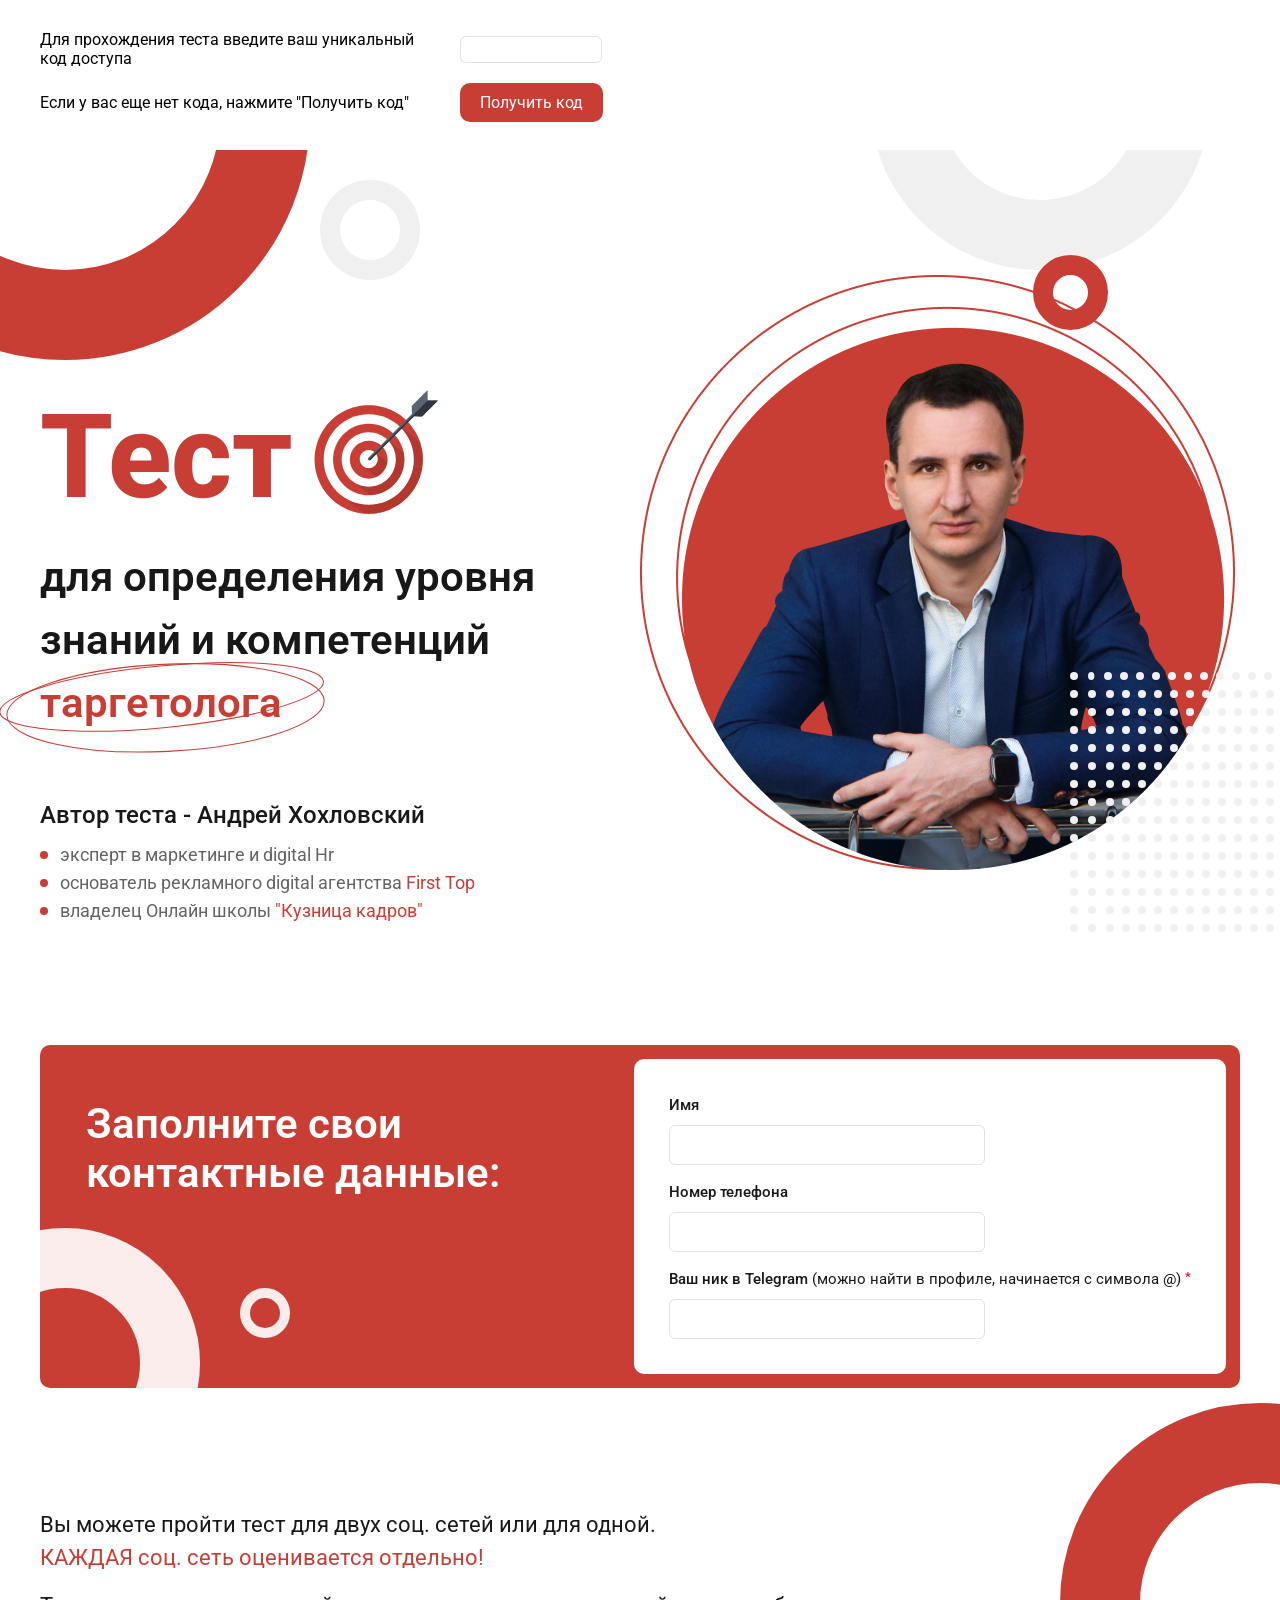
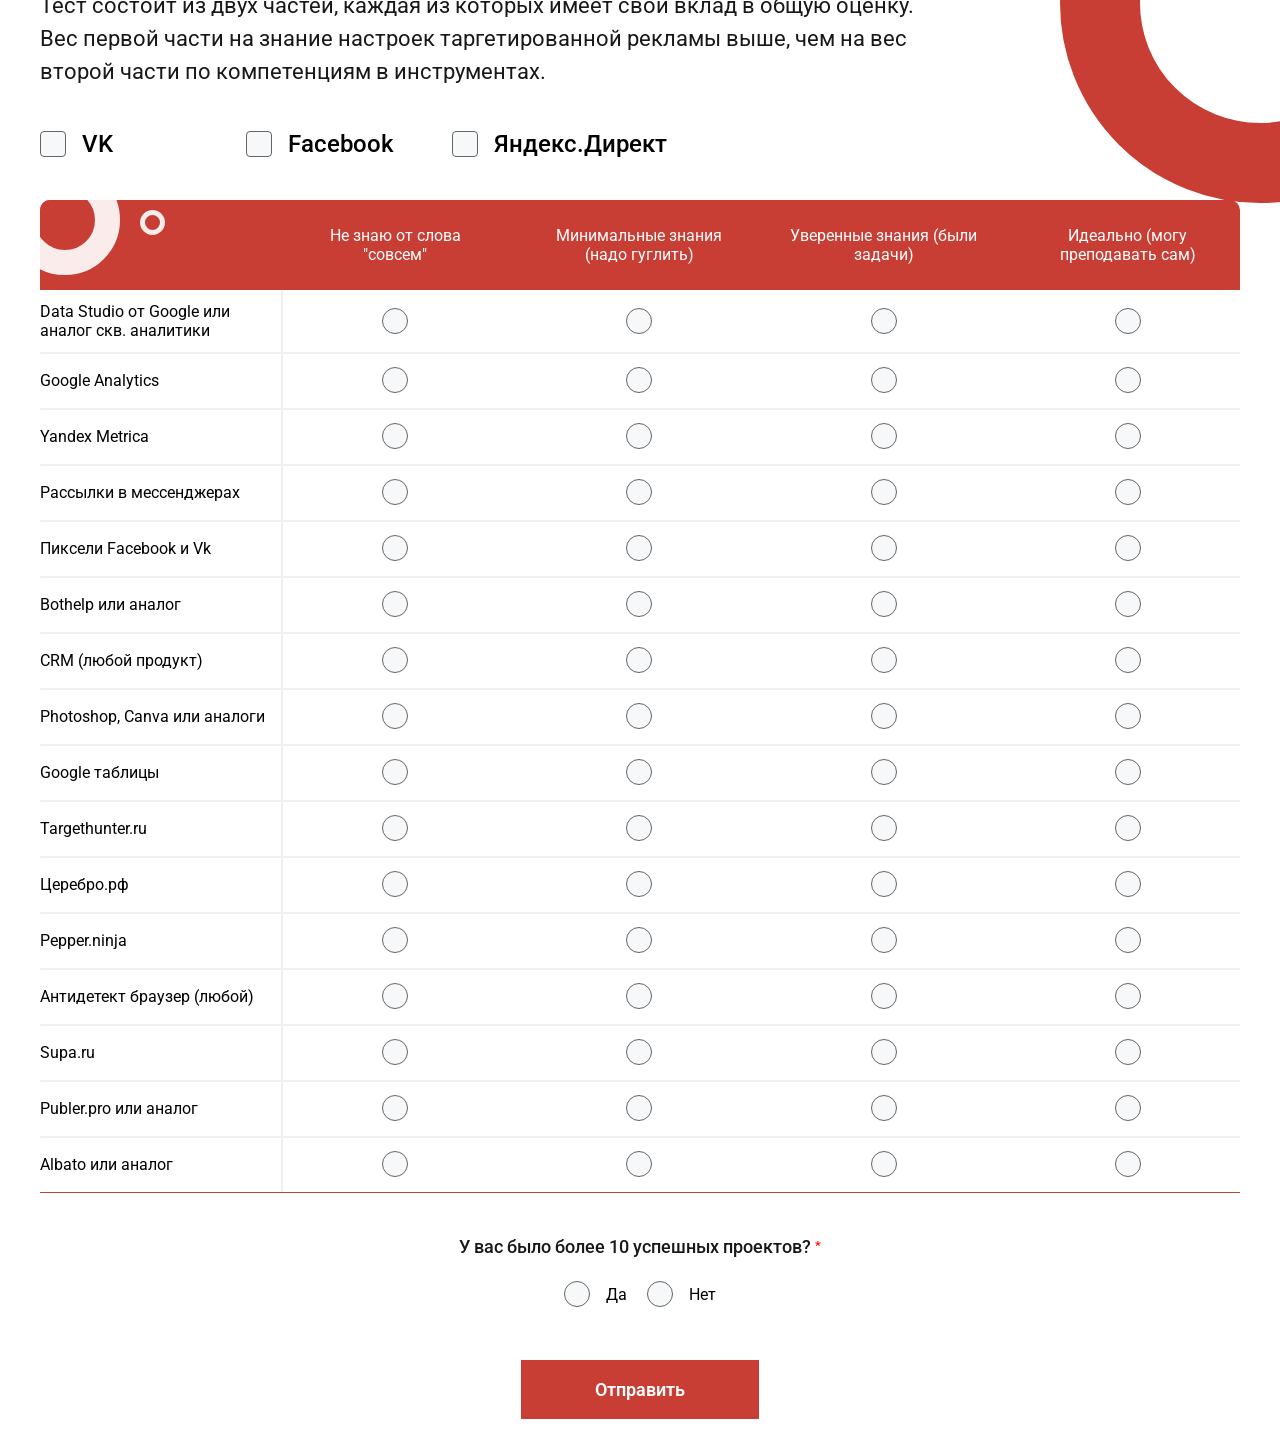
==== index.html @ 711eeef8 "fix-input-types" ====
<!doctype html>
<html lang="ru">
<head>
  <meta charset="UTF-8">
  <meta name="viewport"
        content="width=device-width, user-scalable=no, initial-scale=1.0, maximum-scale=1.0, minimum-scale=1.0">
  <meta http-equiv="X-UA-Compatible" content="ie=edge">
  <link rel="preconnect" href="https://fonts.googleapis.com">
  <link rel="preconnect" href="https://fonts.gstatic.com" crossorigin>
  <link href="https://fonts.googleapis.com/css2?family=Roboto:ital,wght@0,400;0,500;0,700;1,300;1,400&display=swap"
        rel="stylesheet">
  <link rel="stylesheet" href="styles/style.css">
  <title>Document</title>
</head>
<body>
<div class="wrapper">
  <div class="k1-content">
    <header class="header">
      <div class="container">
        <div class="header__box">
          <div class="header__row">
            <p>Для прохождения теста введите ваш уникальный код доступа</p>
            <div class="header__input-text">
              <label for="sender-id">
                <input type="text" id="sender-id" name="sender-id">
              </label>
            </div>
            
          </div>
          <div class="header__row">
            <p>Если у вас еще нет кода, нажмите <span>"Получить код"</span></p>
            <div class="header__button get-code-js">
              Получить код
            </div>
          </div>
        </div>
      </div>
    </header>
    <main class="main">
      <div class="intro">
        <div class="circles-block circles-block--left">
          <div class="circle-bigger">
          </div>
          <div class="circle-smaller">
          </div>
        </div>
        <div class="circles-block circles-block--right">
          <div class="circle-bigger">
          </div>
          <div class="circle-smaller">
          </div>
        </div>
        <div class="intro__form-get-code">
          <script id="5af4cbded83d1e9c7529e91da2bf0d9cdbe146c8"
                  src="https://kuznicakadrov.getcourse.ru/pl/lite/widget/script?id=590803">
          </script>
        </div>
        <div class="container">
          <div class="intro__box flex-body">
            <div class="intro__text">
              <h1 class="intro__title flex-body">
                <span>Тест</span>
                <img src="img/target.svg" alt="target">
              </h1>
              <p>для определения уровня знаний и компетенций</p>
              <div class="intro-bg-ellipses">таргетолога</div>
              <div class="intro__list">
                <div class="intro__author">
                  Автор теста - Андрей Хохловский
                </div>
                <ul>
                  <li>
                    эксперт в маркетинге и digital Hr
                  </li>
                  <li>
                    основатель рекламного digital агентства <a href="https://first-top.ru/" target="_black">First
                    Top</a>
                  </li>
                  <li>
                    владелец Онлайн школы <a href="https://digitalhr.kuznica-kadrov.online/" target="_black">"Кузница
                    кадров"</a>
                  </li>
                </ul>
              </div>
            </div>
            <div class="intro__picture">
              <img src="img/photo.png" alt="photo">
              <div class="intro__dots">
                <img src="img/dots.svg" alt="dots">
              </div>
            </div>
          </div>
        </div>
      </div>
      <div class="container content-code-js" id="content-anchor">
        <div class="slides k1-form-slides">
          <form action="">
            <div class="slides__item slides__item--intro slide-check ">
              <div class="contacts-block flex-body">
                <div class="contacts-block__title">
                  <h3>
                    Заполните свои контактные данные:
                  </h3>
                </div>
                <div class="contacts-block__fields">
                  <div class="slide-item__row contacts-block__field" data-type="name">
                    <div class="slide-item__title contacts-block__field-title">
                      Имя
                    </div>
                    <div class="slide-item__input-text">
                      <label for="user-name">
                        <input type="text" id="user-name" name="name">
                      </label>
                    </div>
                    <div class="slide-item__error-field">
                      Это обязательное поле.
                    </div>
                  </div>
                  <div class="slide-item__row contacts-block__field" data-type="phone">
                    <div class="slide-item__title contacts-block__field-title">
                      Номер телефона
                    </div>
                    <div class="slide-item__input-text">
                      <label for="user-phone">
                        <input type="text" id="user-phone" name="phone">
                      </label>
                    </div>
                  </div>
                  
                  <div class="slide-item__row contacts-block__field" data-type="telegram-nickname">
                    <div class="slide-item__title k1-required contacts-block__field-title">
                      Ваш ник в Telegram <span>(можно найти в профиле, начинается с символа @)</span>
                    </div>
                    <div class="slide-item__input-text">
                      <label for="user-telegram-nickname">
                        <input type="text" id="user-telegram-nickname" name="telegram-nickname">
                      </label>
                    </div>
                    <div class="slide-item__error-field">
                      Это обязательное поле.
                    </div>
                  </div>
                
                
                </div>
              
              
              </div>
              
              <div class="choose-category">
                <div class="choose-category__circles">
                  <div class="circles-block circles-block--middle">
                    <div class="circle-bigger">
                      <!--                      <svg>-->
                      <!--                        <use xlink:href="/img/sprite.svg#circle"></use>-->
                      <!--                      </svg>-->
                    </div>
                    <div class="circle-smaller">
                      <!--                      <svg>-->
                      <!--                        <use xlink:href="/img/sprite.svg#circle"></use>-->
                      <!--                      </svg>-->
                    </div>
                  </div>
                </div>
                <p class="choose-category__text">
                  Вы можете пройти тест для двух соц. сетей или для одной.
                  <span>КАЖДАЯ соц. сеть оценивается отдельно!</span>
                </p>
                <p class="choose-category__text">
                  Тест состоит из двух частей, каждая из которых имеет свой вклад в общую оценку. Вес первой части на
                  знание настроек таргетированной рекламы выше, чем на вес второй части по компетенциям в инструментах.
                </p>
                <div class="slide-check__choose choose-category__choose">
                  <div class="slide-check-item choose-category__input default-checkbox" data-value="vk">
                    <label for="vk">
                      <input type="checkbox" id="vk" name="chose-social">
                      <span></span>
                      VK
                    </label>
                  </div>
                  <div class="slide-check-item choose-category__input default-checkbox" data-value="fb">
                    <label for="fb">
                      <input type="checkbox" id="fb" name="chose-social">
                      <span></span>
                      Facebook
                    </label>
                  </div>
                  <div class="slide-check-item choose-category__input default-checkbox" data-value="ya">
                    <label for="ya">
                      <input type="checkbox" id="ya" name="chose-social">
                      <span></span>
                      Яндекс.Директ
                    </label>
                  </div>
                  <div class="slide-item__error-field k1-error-field">
                    * Выберите одну или обе соц. сети для прохождения теста.
                  </div>
                </div>
              
              </div>
            
            </div>

            <!-- vk -->
            <div class="questions-block social-item social-item--vk slides__item--vk " id="current">
              <div class="questions-block__title">
                <h3>Тестовое задание для таргетологов ВКонтакте</h3>
                <div class="default-checkbox">
                  <label for="show-vk">
                    <input type="checkbox" id="show-vk" name="show-vk">
                    <span></span>
                  </label>
                </div>
              </div>
              
              <div class="questions-block__content" data-content="vk">
                <div class="questions-block__description">
                  <h5>В вопросах может быть как один ответ, так и несколько (будьте внимательны).</h5>
                  <h5 class="k1--colored-red">* Обязательно</h5>
                </div>
                <div class="slide-item__row questions-block__row" data-type="pay-models">
                  <div class="slide-item__title questions-block__name  ">
                    <span class="k1-required">
                      Какие модели оплаты применяются в ВКонтакте при настройке рекламных объявлений?
                    </span>
                  </div>
                  <div class="slide-item__checkboxes questions-block__checkboxes questions-block__rows">
                    <div class="slide-item__checkboxes-row questions-block__checkbox default-checkbox">
                      <label for="pay-models-clicks">
                        <input type="checkbox" id="pay-models-clicks" name="pay-models">
                        <span></span>
                        Оплата за клики
                      </label>
                    </div>
                    <div class="slide-item__checkboxes-row questions-block__checkbox default-checkbox">
                      <label for="pay-models-shows">
                        <input type="checkbox" id="pay-models-shows" name="pay-models">
                        <span></span>
                        Оплата за количество показов
                      </label>
                    </div>
                    <div class="slide-item__checkboxes-row questions-block__checkbox default-checkbox">
                      <label for="pay-models-time">
                        <input type="checkbox" id="pay-models-time" name="pay-models">
                        <span></span>
                        Оплата за время показа
                      </label>
                    </div>
                    <div class="slide-item__checkboxes-row questions-block__checkbox default-checkbox">
                      <label for="pay-models-auto">
                        <input type="checkbox" id="pay-models-auto" name="pay-models">
                        <span></span>
                        Автоматическое управление ценой
                      </label>
                    </div>
                    <div class="slide-item__checkboxes-row questions-block__checkbox default-checkbox">
                      <label for="pay-models-all">
                        <input type="checkbox" id="pay-models-all" name="pay-models">
                        <span></span>
                        Все вышеперечисленные варианты
                      </label>
                    </div>
                  </div>
                  <div class="slide-item__error-field">Это обязательный вопрос.</div>
                </div>
                <div class="slide-item__row questions-block__row" data-type="minimal-volume">
                  <div class="slide-item__title questions-block__name k1-required">
                    Минимальный объем целевой аудитории для запуска рекламного объявления?
                  </div>
                  <div class="slide-item__radios questions-block__rows">
                    <div class="slide-item__checkboxes-row questions-block__radio default-radio">
                      <label for="minimal-volume-100">
                        <input type="radio" id="minimal-volume-100" name="minimal-volume">
                        <span></span>
                        100
                      </label>
                    </div>
                    <div class="slide-item__checkboxes-row questions-block__radio default-radio">
                      <label for="minimal-volume-200">
                        <input type="radio" id="minimal-volume-200" name="minimal-volume">
                        <span></span>
                        200
                      </label>
                    </div>
                    <div class="slide-item__checkboxes-row questions-block__radio default-radio">
                      <label for="minimal-volume-300">
                        <input type="radio" id="minimal-volume-300" name="minimal-volume">
                        <span></span>
                        300
                      </label>
                    </div>
                    <div class="slide-item__checkboxes-row questions-block__radio default-radio">
                      <label for="minimal-volume-400">
                        <input type="radio" id="minimal-volume-400" name="minimal-volume">
                        <span></span>
                        400
                      </label>
                    </div>
                  </div>
                  <div class="slide-item__error-field">Это обязательный вопрос.</div>
                </div>
                <div class="slide-item__row questions-block__row" data-type="minimal-distance">
                  <div class="slide-item__title questions-block__name k1-required">
                    Какое минимальное расстояние в настройках геолокации (при настройке местоположения по карте) вы
                    можете выбрать при создании таргетированной рекламы?
                  </div>
                  <div class="slide-item__radios questions-block__rows">
                    <div class="slide-item__checkboxes-row questions-block__radio default-radio">
                      <label for="minimal-distance-100">
                        <input type="radio" id="minimal-distance-100" name="minimal-distance">
                        <span></span>
                        100 м
                      </label>
                    </div>
                    <div class="slide-item__checkboxes-row questions-block__radio default-radio">
                      <label for="minimal-distance-500">
                        <input type="radio" id="minimal-distance-500" name="minimal-distance">
                        <span></span>
                        500 м
                      </label>
                    </div>
                    <div class="slide-item__checkboxes-row questions-block__radio default-radio">
                      <label for="minimal-distance-1">
                        <input type="radio" id="minimal-distance-1" name="minimal-distance">
                        <span></span>
                        1 км
                      </label>
                    </div>
                    <div class="slide-item__checkboxes-row questions-block__radio default-radio">
                      <label for="minimal-distance-3">
                        <input type="radio" id="minimal-distance-3" name="minimal-distance">
                        <span></span>
                        3 км
                      </label>
                    </div>
                  </div>
                  <div class="slide-item__error-field">Это обязательный вопрос.</div>
                </div>
                <div class="slide-item__row questions-block__row" data-type="action-save">
                  <div class="slide-item__title questions-block__name k1-required">
                    Какие действие(я) пользователей нельзя сохранить с помощью "Настройки сохранения аудиторий"?
                  </div>
                  <div class="slide-item__checkboxes questions-block__checkboxes questions-block__rows">
                    <div class="slide-item__checkboxes-row questions-block__checkbox default-radio">
                      <label for="action-save-forward">
                        <input type="radio" id="action-save-forward" name="action-save">
                        <span></span>
                        Перешли по ссылке
                      </label>
                    </div>
                    <div class="slide-item__checkboxes-row questions-block__checkbox default-radio">
                      <label for="action-save-hide-post">
                        <input type="radio" id="action-save-hide-post" name="action-save">
                        <span></span>
                        Скрыли запись из новостей
                      </label>
                    </div>
                    <div class="slide-item__checkboxes-row questions-block__checkbox default-radio">
                      <label for="action-save-25">
                        <input type="radio" id="action-save-25" name="action-save">
                        <span></span>
                        Начали смотреть видео
                      </label>
                    </div>
                    <div class="slide-item__checkboxes-row questions-block__checkbox default-radio">
                      <label for="action-save-write-message">
                        <input type="radio" id="action-save-write-message" name="action-save">
                        <span></span>
                        Написали сообщение в сообщество
                      </label>
                    </div>
                    <div class="slide-item__checkboxes-row questions-block__checkbox default-radio">
                      <label for="action-save-share">
                        <input type="radio" id="action-save-share" name="action-save">
                        <span></span>
                        Поделились записью
                      </label>
                    </div>
                    <div class="slide-item__checkboxes-row questions-block__checkbox default-checkbox">
                      <label for="action-save-all">
                        <input type="checkbox" id="action-save-all" name="action-save">
                        <span></span>
                        Все действия выше можно сохранить
                      </label>
                    </div>
                  </div>
                  <div class="slide-item__error-field">Это обязательный вопрос.</div>
                </div>
                <div class="slide-item__row questions-block__row" data-type="budget">
                  <div class="slide-item__title questions-block__name k1-required">
                    На 7 дней рекламы выделяется бюджет 4200 руб.
                    Задача: равномерно и эффективно потратить весь бюджет по дням при минимальном вмешательстве в рекламу. С помощью каких настроек решите данную задачу?
                  </div>
                  <div class="slide-item__checkboxes questions-block__checkboxes questions-block__rows">
                    <div class="slide-item__checkboxes-row questions-block__checkbox default-radio">
                      <label for="budget-control">
                        <input type="radio" id="budget-control" name="budget">
                        <span></span>
                        Регулирование ставок за показы/клики
                      </label>
                    </div>
                    <div class="slide-item__checkboxes-row questions-block__checkbox default-radio">
                      <label for="budget-limit">
                        <input type="radio" id="budget-limit" name="budget">
                        <span></span>
                        Установка лимита объявления
                      </label>
                    </div>
                    <div class="slide-item__checkboxes-row questions-block__checkbox default-radio">
                      <label for="budget-day">
                        <input type="radio" id="budget-day" name="budget">
                        <span></span>
                        Установка дневного лимита
                      </label>
                    </div>
                    <div class="slide-item__checkboxes-row questions-block__checkbox default-radio">
                      <label for="budget-control-limit">
                        <input type="radio" id="budget-control-limit" name="budget">
                        <span></span>
                        Регулирование ставок за показы/клики, установка лимита объявления
                      </label>
                    </div>
                    <div class="slide-item__checkboxes-row questions-block__checkbox default-radio">
                      <label for="budget-control-day">
                        <input type="radio" id="budget-control-day" name="budget">
                        <span></span>
                        Регулирование ставок за показы/клики, установка дневного лимита
                      </label>
                    </div>
                  </div>
                  <div class="slide-item__error-field">Это обязательный вопрос.</div>
                </div>
                <div class="slide-item__row questions-block__row" data-type="srs">
                  <div class="slide-item__title questions-block__name k1-required">
                    Минимальный объем целевой аудитории для запуска рекламного объявления?
                  </div>
                  <div class="slide-item__radios questions-block__rows">
                    <div class="slide-item__checkboxes-row questions-block__radio default-radio">
                      <label for="srs-auction">
                        <input type="radio" id="srs-auction" name="srs">
                        <span></span>
                        Конкуренция на аукционе
                      </label>
                    </div>
                    <div class="slide-item__checkboxes-row questions-block__radio default-radio">
                      <label for="srs-click">
                        <input type="radio" id="srs-click" name="srs">
                        <span></span>
                        Установленная цена за клик
                      </label>
                    </div>
                    <div class="slide-item__checkboxes-row questions-block__radio default-radio">
                      <label for="srs-ad">
                        <input type="radio" id="srs-ad" name="srs">
                        <span></span>
                        CTR объявления
                      </label>
                    </div>
                    <div class="slide-item__checkboxes-row questions-block__radio default-radio">
                      <label for="srs-all">
                        <input type="radio" id="srs-all" name="srs">
                        <span></span>
                        Все выше перечисленные
                      </label>
                    </div>
                  </div>
                  <div class="slide-item__error-field">Это обязательный вопрос.</div>
                </div>
                <div class="slide-item__row questions-block__row" data-type="max-peoples">
                  <div class="slide-item__title questions-block__name k1-required">
                    Какой максимальный объем аудитории на одно объявление наиболее эффективен в работе при котором есть четкое понимание, какая аудитория работает
                  </div>
                  <div class="slide-item__radios questions-block__rows">
                    <div class="slide-item__checkboxes-row questions-block__radio default-radio">
                      <label for="max-peoples-before-10">
                        <input type="radio" id="max-peoples-before-10" name="max-peoples">
                        <span></span>
                        До 10 000 пользователей
                      </label>
                    </div>
                    <div class="slide-item__checkboxes-row questions-block__radio default-radio">
                      <label for="max-peoples-before-50">
                        <input type="radio" id="max-peoples-before-50" name="max-peoples">
                        <span></span>
                        До 50 000 пользователей
                      </label>
                    </div>
                    <div class="slide-item__checkboxes-row questions-block__radio default-radio">
                      <label for="max-peoples-before-100">
                        <input type="radio" id="max-peoples-before-100" name="max-peoples">
                        <span></span>
                        До 100 000 пользователей
                      </label>
                    </div>
                    <div class="slide-item__checkboxes-row questions-block__radio default-radio">
                      <label for="max-peoples-before-200">
                        <input type="radio" id="max-peoples-before-200" name="max-peoples">
                        <span></span>
                        До 200 000 пользователей
                      </label>
                    </div>
                    <div class="slide-item__checkboxes-row questions-block__radio default-radio">
                      <label for="max-peoples-over-200">
                        <input type="radio" id="max-peoples-over-200" name="max-peoples">
                        <span></span>
                        До 300 000 пользователей
                      </label>
                    </div>
                  </div>
                  <div class="slide-item__error-field">Это обязательный вопрос.</div>
                </div>
                <div class="slide-item__row questions-block__row" data-type="create">
                  <div class="slide-item__title questions-block__name k1-required">
                    Какие данные можно использовать для создания аудитории ретаргетинга и дальнейшего запуска рекламы?
                  </div>
                  <div class="slide-item__radios questions-block__rows">
                    <div class="slide-item__checkboxes-row questions-block__radio default-checkbox">
                      <label for="create-email">
                        <input type="checkbox" id="create-email" name="create">
                        <span></span>
                        Email-адреса пользователей
                      </label>
                    </div>
                    <div class="slide-item__checkboxes-row questions-block__radio default-checkbox">
                      <label for="create-phone">
                        <input type="checkbox" id="create-phone" name="create">
                        <span></span>
                        Телефоны пользователей
                      </label>
                    </div>
                    <div class="slide-item__checkboxes-row questions-block__radio default-checkbox">
                      <label for="create-nick">
                        <input type="checkbox" id="create-nick" name="create">
                        <span></span>
                        Ники пользователей ВКонтакте
                      </label>
                    </div>
                    <div class="slide-item__checkboxes-row questions-block__radio default-checkbox">
                      <label for="create-id">
                        <input type="checkbox" id="create-id" name="create">
                        <span></span>
                        ID пользователей ВКонтакте
                      </label>
                    </div>
                    <div class="slide-item__checkboxes-row questions-block__radio default-checkbox">
                      <label for="create-all">
                        <input type="checkbox" id="create-all" name="create">
                        <span></span>
                        Все вышеперечисленные
                      </label>
                    </div>
                  </div>
                  <div class="slide-item__error-field">Это обязательный вопрос.</div>
                </div>
                <div class="slide-item__row questions-block__row" data-type="percent">
                  <div class="slide-item__title questions-block__name k1-required">
                    Какой процент текста разрешено использовать на рекламных баннерах (формат “Универсальная запись”)?
                  </div>
                  <div class="slide-item__radios questions-block__rows">
                    <div class="slide-item__checkboxes-row questions-block__radio default-radio">
                      <label for="percent-15">
                        <input type="radio" id="percent-15" name="percent">
                        <span></span>
                        15%
                      </label>
                    </div>
                    <div class="slide-item__checkboxes-row questions-block__radio default-radio">
                      <label for="percent-20">
                        <input type="radio" id="percent-20" name="percent">
                        <span></span>
                        20%
                      </label>
                    </div>
                    <div class="slide-item__checkboxes-row questions-block__radio default-radio">
                      <label for="percent-25">
                        <input type="radio" id="percent-25" name="percent">
                        <span></span>
                        25%
                      </label>
                    </div>
                    <div class="slide-item__checkboxes-row questions-block__radio default-radio">
                      <label for="percent-free">
                        <input type="radio" id="percent-free" name="percent">
                        <span></span>
                        Ограничений нет
                      </label>
                    </div>
                  </div>
                  <div class="slide-item__error-field">Это обязательный вопрос.</div>
                </div>
                <div class="slide-item__row questions-block__row" data-type="ca">
                  <div class="slide-item__title questions-block__name k1-required">
                    Какие настройки по ЦА можно реализовать, используя внутренние настройки рекламного кабинета ВКонтакте
                  </div>
                  <div class="slide-item__radios questions-block__rows">
                    <div class="slide-item__checkboxes-row questions-block__radio default-radio">
                      <label for="ca-cross">
                        <input type="radio" id="ca-cross" name="ca">
                        <span></span>
                        Пересечение аудиторий. Пользователи состоят в 2-х и более сообществах одновременно
                      </label>
                    </div>
                    <div class="slide-item__checkboxes-row questions-block__radio default-radio">
                      <label for="ca-uncross">
                        <input type="radio" id="ca-uncross" name="ca">
                        <span></span>
                        Пересечение аудиторий с отрицанием. Пользователи состоят в одном(-их) сообществах, но не состоят в другом(-их)
                      </label>
                    </div>
                    <div class="slide-item__checkboxes-row questions-block__radio default-radio">
                      <label for="ca-all">
                        <input type="radio" id="ca-all" name="ca">
                        <span></span>
                        Можно выполнить все вышеперечисленные действия
                      </label>
                    </div>
                    <div class="slide-item__checkboxes-row questions-block__radio default-radio">
                      <label for="ca-nothing">
                        <input type="radio" id="ca-nothing" name="ca">
                        <span></span>
                        Данные действия с помощью внутренних настроек рекламного кабинета ВКонтакте невозможно
                      </label>
                    </div>
                  </div>
                  <div class="slide-item__error-field">Это обязательный вопрос.</div>
                </div>
              </div>
            </div>
            <!-- vk -->

            <!-- fb -->
            <div class="slides__item questions-block social-item social-item--fb slides__item--fb slide-item">
              <div class="questions-block__title">
                <h3>Тестовое задание для таргетологов Facebook</h3>
                <div class="default-checkbox">
                  <label for="show-fb">
                    <input type="checkbox" id="show-fb" name="show-fb">
                    <span></span>
                  </label>
                </div>
              </div>
              <div class="questions-block__content" data-content="fb">
                <div class="questions-block__description">
                  <h5>В вопросах может быть как один ответ, так и несколько (будьте внимательны).</h5>
                  <h5 class="k1--colored-red">* Обязательно</h5>
                </div>
                <div class="slide-item__row questions-block__row" data-type="ad-format">
                  <div class="slide-item__title questions-block__name k1-required">
                    Где нужно выбирать формат рекламы? Формат — значит, тип рекламы (например, изображение или видео) и
                    то, как
                    она будет отображаться.
                  </div>
                  <div class="slide-item__radios questions-block__rows">
                    <div class="slide-item__checkboxes-row questions-block__radio default-radio">
                      <label for="ad-format-company">
                        <input type="radio" id="ad-format-company" name="ad-format">
                        <span></span>
                        На уровне кампании
                      </label>
                    </div>
                    <div class="slide-item__checkboxes-row questions-block__radio default-radio">
                      <label for="ad-format-group">
                        <input type="radio" id="ad-format-group" name="ad-format">
                        <span></span>
                        При настройке групп объявлений
                      </label>
                    </div>
                    <div class="slide-item__checkboxes-row questions-block__radio default-radio">
                      <label for="ad-format-individual">
                        <input type="radio" id="ad-format-individual" name="ad-format">
                        <span></span>
                        На уровне отдельных объявлений
                      </label>
                    </div>
                    <div class="slide-item__checkboxes-row questions-block__radio default-radio">
                      <label for="ad-format-no-one">
                        <input type="radio" id="ad-format-no-one" name="ad-format">
                        <span></span>
                        Здесь нет верных вариантов
                      </label>
                    </div>
                  </div>
                  <div class="slide-item__error-field">Это обязательный вопрос.</div>
                </div>
                <div class="slide-item__row questions-block__row" data-type="what-target">
                  <div class="slide-item__title questions-block__name k1-required">
                    Какую цель нужно использовать, если вы хотите, чтобы вашу рекламу увидело как можно больше людей?
                    Выберите
                    один вариант?
                  </div>
                  <div class="slide-item__radios questions-block__rows">
                    <div class="slide-item__checkboxes-row questions-block__radio default-radio">
                      <label for="what-target-scope">
                        <input type="radio" id="what-target-scope" name="what-target">
                        <span></span>
                        Охват
                      </label>
                    </div>
                    <div class="slide-item__checkboxes-row questions-block__radio default-radio">
                      <label for="what-target-brand">
                        <input type="radio" id="what-target-brand" name="what-target">
                        <span></span>
                        Узнаваемость бренда
                      </label>
                    </div>
                    <div class="slide-item__checkboxes-row questions-block__radio default-radio">
                      <label for="what-target-visited">
                        <input type="radio" id="what-target-visited" name="what-target">
                        <span></span>
                        Посещение точек
                      </label>
                    </div>
                    <div class="slide-item__checkboxes-row questions-block__radio default-radio">
                      <label for="what-target-no-one">
                        <input type="radio" id="what-target-no-one" name="what-target">
                        <span></span>
                        Здесь нет нужного варианта ответа
                      </label>
                    </div>
                  
                  </div>
                  <div class="slide-item__error-field">Это обязательный вопрос.</div>
                </div>
                <div class="slide-item__row questions-block__row" data-type="media-plan">
                  <div class="slide-item__title questions-block__name k1-required">
                    Как вы будете составлять медиаплан на рекламу?
                  </div>
                  <div class="slide-item__radios questions-block__rows">
                    <div class="slide-item__checkboxes-row questions-block__radio default-radio">
                      <label for="media-plan-max-cost">
                        <input type="radio" id="media-plan-max-cost" name="media-plan">
                        <span></span>
                        Определю максимальную сумму, которую могу выделить на рекламу, равномерно распределю её между
                        всеми
                        кампаниями
                      </label>
                    </div>
                    <div class="slide-item__checkboxes-row questions-block__radio default-radio">
                      <label for="media-plan-cost">
                        <input type="radio" id="media-plan-cost" name="media-plan">
                        <span></span>
                        Определю сумму на месяц и распределю её между кампаниями в зависимости от их эффективности
                      </label>
                    </div>
                    <div class="slide-item__checkboxes-row questions-block__radio default-radio">
                      <label for="media-plan-by-result">
                        <input type="radio" id="media-plan-by-result" name="media-plan">
                        <span></span>
                        Буду отталкиваться, от того, сколько результатов мне нужно получить: возьму среднюю цену клика,
                        прикину,
                        сколько кликов необходимо, чтобы окупить рекламу, и перемножу
                      </label>
                    </div>
                  </div>
                  <div class="slide-item__error-field">Это обязательный вопрос.</div>
                </div>
                <div class="slide-item__row questions-block__row" data-type="ad-rus">
                  <div class="slide-item__title questions-block__name k1-required">
                    Вы запускаете рекламу в России. Как будете таргетироваться по людям с доходом выше среднего?
                    Выберите
                    несколько вариантов.
                  </div>
                  <div class="slide-item__checkboxes questions-block__checkboxes questions-block__rows">
                    <div class="slide-item__checkboxes-row questions-block__checkbox default-checkbox">
                      <label for="ad-rus-pay">
                        <input type="checkbox" id="ad-rus-pay" name="ad-rus">
                        <span></span>
                        Выберу таргетинг по платежам
                      </label>
                    </div>
                    <div class="slide-item__checkboxes-row questions-block__checkbox default-checkbox">
                      <label for="ad-rus-apple">
                        <input type="checkbox" id="ad-rus-apple" name="ad-rus">
                        <span></span>
                        Буду таргетироваться на всех владельцев техники Apple
                      </label>
                    </div>
                    <div class="slide-item__checkboxes-row questions-block__checkbox default-checkbox">
                      <label for="ad-rus-top">
                        <input type="checkbox" id="ad-rus-top" name="ad-rus">
                        <span></span>
                        Буду таргетироваться на пользователей топовых смартфонов этого и прошлого года
                      </label>
                    </div>
                    <div class="slide-item__checkboxes-row questions-block__checkbox default-checkbox">
                      <label for="ad-rus-moscow">
                        <input type="checkbox" id="ad-rus-moscow" name="ad-rus">
                        <span></span>
                        По тем, кто живёт в богатых районах Москвы и Подмосковья
                      </label>
                    </div>
                    <div class="slide-item__checkboxes-row questions-block__checkbox default-checkbox">
                      <label for="ad-rus-travel">
                        <input type="checkbox" id="ad-rus-travel" name="ad-rus">
                        <span></span>
                        По тем, кто часто путешествует
                      </label>
                    </div>
                    <div class="slide-item__checkboxes-row questions-block__checkbox default-checkbox">
                      <label for="ad-rus-finance">
                        <input type="checkbox" id="ad-rus-finance" name="ad-rus">
                        <span></span>
                        По тем, кто интересуется деньгами, финансами, богатством
                      </label>
                    </div>
                  </div>
                  <div class="slide-item__error-field">Это обязательный вопрос.</div>
                </div>
                <div class="slide-item__row questions-block__row" data-type="pay-for-show">
                  <div class="slide-item__title questions-block__name k1-required">
                    Вы запускаете группу с оплатой за показы. Сколько объявлений вы создадите?
                  </div>
                  <div class="slide-item__radios questions-block__rows">
                    <div class="slide-item__checkboxes-row questions-block__radio default-radio">
                      <label for="pay-for-show-10-more">
                        <input type="radio" id="pay-for-show-10-more" name="pay-for-show">
                        <span></span>
                        Не меньше 10: чем больше, тем лучше — важно протестировать максимум вариантов
                      </label>
                    </div>
                    <div class="slide-item__checkboxes-row questions-block__radio default-radio">
                      <label for="pay-for-show-2">
                        <input type="radio" id="pay-for-show-2" name="pay-for-show">
                        <span></span>
                        Будет достаточно 1−2 объявлений на группу, чтобы не распыляться
                      </label>
                    </div>
                    <div class="slide-item__checkboxes-row questions-block__radio default-radio">
                      <label for="pay-for-show-5-more">
                        <input type="radio" id="pay-for-show-5-more" name="pay-for-show">
                        <span></span>
                        Минимум 5 — по одному объявлению каждого формата
                      </label>
                    </div>
                    <div class="slide-item__checkboxes-row questions-block__radio default-radio">
                      <label for="pay-for-show-5">
                        <input type="radio" id="pay-for-show-5" name="pay-for-show">
                        <span></span>
                        3−5 объявлений будет достаточно, чтобы протестировать разные варианты и не израсходовать лишний
                        бюджет
                      </label>
                    </div>
                  </div>
                  <div class="slide-item__error-field">Это обязательный вопрос.</div>
                </div>
                <div class="slide-item__row questions-block__row" data-type="min-budget">
                  <div class="slide-item__title questions-block__name k1-required">
                    Какой минимальный бюджет на тесте нужно выделить на одну группу объявлений, чтобы понять, насколько
                    для вас
                    эффективна эта аудитория и плейсмент?
                  </div>
                  <div class="slide-item__radios questions-block__rows">
                    <div class="slide-item__checkboxes-row questions-block__radio default-radio">
                      <label for="min-budget-1000">
                        <input type="radio" id="min-budget-1000" name="min-budget">
                        <span></span>
                        Минимум 1000 рублей
                      </label>
                    </div>
                    <div class="slide-item__checkboxes-row questions-block__radio default-radio">
                      <label for="min-budget-500">
                        <input type="radio" id="min-budget-500" name="min-budget">
                        <span></span>
                        400-500 руб
                      </label>
                    </div>
                    <div class="slide-item__checkboxes-row questions-block__radio default-radio">
                      <label for="min-budget-100">
                        <input type="radio" id="min-budget-100" name="min-budget">
                        <span></span>
                        Чтобы оценить эффективность группы объявлений, не нужно выделять много денег — это можно понять
                        уже на
                        небольшом бюджете до 100 руб.
                      </label>
                    </div>
                  </div>
                  <div class="slide-item__error-field">Это обязательный вопрос.</div>
                </div>
                <div class="slide-item__row questions-block__row" data-type="max-interest">
                  <div class="slide-item__title questions-block__name k1-required">
                    Какое максимальное количество интересов в детальном таргетинге можно указывать в одной группе
                    объявлений для
                    эффективной работы?
                  </div>
                  <div class="slide-item__radios questions-block__rows">
                    <div class="slide-item__checkboxes-row questions-block__radio default-radio">
                      <label for="max-interest-1">
                        <input type="radio" id="max-interest-1" name="max-interest">
                        <span></span>
                        1
                      </label>
                    </div>
                    <div class="slide-item__checkboxes-row questions-block__radio default-radio">
                      <label for="max-interest-5">
                        <input type="radio" id="max-interest-5" name="max-interest">
                        <span></span>
                        До 5
                      </label>
                    </div>
                    <div class="slide-item__checkboxes-row questions-block__radio default-radio">
                      <label for="max-interest-10">
                        <input type="radio" id="max-interest-10" name="max-interest">
                        <span></span>
                        До 10
                      </label>
                    </div>
                    <div class="slide-item__checkboxes-row questions-block__radio default-radio">
                      <label for="max-interest-nothing">
                        <input type="radio" id="max-interest-nothing" name="max-interest">
                        <span></span>
                        Не имеет значения
                      </label>
                    </div>
                  </div>
                  <div class="slide-item__error-field">Это обязательный вопрос.</div>
                </div>
                <div class="slide-item__row questions-block__row" data-type="min-distance">
                  <div class="slide-item__title questions-block__name k1-required">
                    Вы открываете кафе и хотите настроить рекламу на тех, кто живет недалеко. Какое минимальное
                    расстояние
                    в
                    настройках геолокации вы можете выбрать при создании таргетированной рекламы с целью охвата?
                  </div>
                  <div class="slide-item__radios questions-block__rows">
                    <div class="slide-item__checkboxes-row questions-block__radio default-radio">
                      <label for="min-distance-1">
                        <input type="radio" id="min-distance-1" name="min-distance">
                        <span></span>
                        1 км
                      </label>
                    </div>
                    <div class="slide-item__checkboxes-row questions-block__radio default-radio">
                      <label for="min-distance-5">
                        <input type="radio" id="min-distance-5" name="min-distance">
                        <span></span>
                        5 км
                      </label>
                    </div>
                    <div class="slide-item__checkboxes-row questions-block__radio default-radio">
                      <label for="min-distance-10">
                        <input type="radio" id="min-distance-10" name="min-distance">
                        <span></span>
                        10 км
                      </label>
                    </div>
                    <div class="slide-item__checkboxes-row questions-block__radio default-radio">
                      <label for="min-distance-17">
                        <input type="radio" id="min-distance-17" name="min-distance">
                        <span></span>
                        17 км
                      </label>
                    </div>
                  </div>
                  <div class="slide-item__error-field">Это обязательный вопрос.</div>
                </div>
                <div class="slide-item__row questions-block__row" data-type="training">
                  <div class="slide-item__title questions-block__name k1-required">
                    Вы организуете бизнес-тренинг. Через две недели у вас первое мероприятие, но участников нет — надо
                    срочно
                    набирать. Делать отдельный сайт времени нет. Ваши действия?
                  </div>
                  <div class="slide-item__radios questions-block__rows">
                    <div class="slide-item__checkboxes-row questions-block__radio default-radio">
                      <label for="training-picture">
                        <input type="radio" id="training-picture" name="training">
                        <span></span>
                        Сделаю холст с рассказом о тренинге и сразу в нём продавать билеты
                      </label>
                    </div>
                    <div class="slide-item__checkboxes-row questions-block__radio default-radio">
                      <label for="training-move">
                        <input type="radio" id="training-move" name="training">
                        <span></span>
                        Перенесу тренинг и сделать полноценный сайт
                      </label>
                    </div>
                    <div class="slide-item__checkboxes-row questions-block__radio default-radio">
                      <label for="training-lid">
                        <input type="radio" id="training-lid" name="training">
                        <span></span>
                        Запущу сбор регистраций на мероприятие через лид-форму
                      </label>
                    </div>
                  </div>
                  <div class="slide-item__error-field">Это обязательный вопрос.</div>
                </div>
                <div class="slide-item__row questions-block__row" data-type="facebook">
                  <div class="slide-item__title questions-block__name k1-required">
                    Насколько можно повышать бюджет за раз, чтобы не сбивать оптимизацию и обучение Фейсбука?
                  </div>
                  <div class="slide-item__radios questions-block__rows">
                    <div class="slide-item__checkboxes-row questions-block__radio default-radio">
                      <label for="facebook-nothing">
                        <input type="radio" id="facebook-nothing" name="facebook">
                        <span></span>
                        Не имеет значения: можно увеличивать хоть в десять раз, это не влияет на оптимизацию
                      </label>
                    </div>
                    <div class="slide-item__checkboxes-row questions-block__radio default-radio">
                      <label for="facebook-2">
                        <input type="radio" id="facebook-2" name="facebook">
                        <span></span>
                        Максимум в два раза
                      </label>
                    </div>
                    <div class="slide-item__checkboxes-row questions-block__radio default-radio">
                      <label for="facebook-5%">
                        <input type="radio" id="facebook-5%" name="facebook">
                        <span></span>
                        Не более 5% за раз
                      </label>
                    </div>
                    <div class="slide-item__checkboxes-row questions-block__radio default-radio">
                      <label for="facebook-20%">
                        <input type="radio" id="facebook-20%" name="facebook">
                        <span></span>
                        До 20%
                      </label>
                    </div>
                  </div>
                  <div class="slide-item__error-field">Это обязательный вопрос.</div>
                </div>
                <!--                string-->
                <!--                string-->
                <!--                string-->
              
              </div>
            </div>
            <!-- fb -->

            <!-- yandex -->
            <div class="questions-block social-item social-item--ya slides__item--ya ">
              <div class="questions-block__title">
                <h3>Тестовое задание для таргетологов Яндекс.Директ</h3>
                <div class="default-checkbox">
                  <label for="show-ya">
                    <input type="checkbox" id="show-ya" name="show-ya">
                    <span></span>
                  </label>
                </div>
              </div>

              <div class="questions-block__content" data-content="ya">
                <div class="questions-block__description">
                  <h5>В вопросах может быть как один ответ, так и несколько (будьте внимательны).</h5>
                  <h5 class="k1--colored-red">* Обязательно</h5>
                </div>
                <div class="slide-item__row questions-block__row" data-type="ctr">
                  <div class="slide-item__title questions-block__name  ">
                    <span class="k1-required">
                      За счет чего может произойти снижение стоимости цены посетителя сайта?
                    </span>
                  </div>
                  <div class="slide-item__checkboxes questions-block__checkboxes questions-block__rows">
                    <div class="slide-item__checkboxes-row questions-block__checkbox default-radio">
                      <label for="down-ctr">
                        <input type="radio" id="down-ctr" name="ctr">
                        <span></span>
                        Понижение CTR
                      </label>
                    </div>
                    <div class="slide-item__checkboxes-row questions-block__checkbox default-radio">
                      <label for="up-ctr">
                        <input type="radio" id="up-ctr" name="ctr">
                        <span></span>
                        Повышение CTR
                      </label>
                    </div>
                  </div>
                  <div class="slide-item__error-field">Это обязательный вопрос.</div>
                </div>
                <div class="slide-item__row questions-block__row" data-type="same-keywords">
                  <div class="slide-item__title questions-block__name k1-required">
                    Ключевые фразы на поиске и в сетях работают одинаково или по-разному?
                  </div>
                  <div class="slide-item__radios questions-block__rows">
                    <div class="slide-item__checkboxes-row questions-block__radio default-radio">
                      <label for="same-keywords-y">
                        <input type="radio" id="same-keywords-y" name="same-keywords">
                        <span></span>
                        Одинаково
                      </label>
                    </div>
                    <div class="slide-item__checkboxes-row questions-block__radio default-radio">
                      <label for="same-keywords-n">
                        <input type="radio" id="same-keywords-n" name="same-keywords">
                        <span></span>
                        По разному
                      </label>
                    </div>
                  </div>
                  <div class="slide-item__error-field">Это обязательный вопрос.</div>
                </div>
                <div class="slide-item__row questions-block__row" data-type="exclamation">
                  <div class="slide-item__title questions-block__name k1-required">
                    Что позволяет сделать оператор "!"? (восклицательный знак)
                  </div>
                  <div class="slide-item__radios questions-block__rows">
                    <div class="slide-item__checkboxes-row questions-block__radio default-radio">
                      <label for="exclamation-rm">
                        <input type="radio" id="exclamation-rm" name="exclamation">
                        <span></span>
                        Исключить слово
                      </label>
                    </div>
                    <div class="slide-item__checkboxes-row questions-block__radio default-radio">
                      <label for="exclamation-use">
                        <input type="radio" id="exclamation-use" name="exclamation">
                        <span></span>
                        Зафиксировать использование слова в любой форме
                      </label>
                    </div>
                    <div class="slide-item__checkboxes-row questions-block__radio default-radio">
                      <label for="exclamation-form">
                        <input type="radio" id="exclamation-form" name="exclamation">
                        <span></span>
                        Зафиксировать форму слова (число/падеж/время)
                      </label>
                    </div>
                    <div class="slide-item__checkboxes-row questions-block__radio default-radio">
                      <label for="exclamation-cnt">
                        <input type="radio" id="exclamation-cnt" name="exclamation">
                        <span></span>
                        Зафиксировать количество слов в фразе
                      </label>
                    </div>
                  </div>
                  <div class="slide-item__error-field">Это обязательный вопрос.</div>
                </div>
                <div class="slide-item__row questions-block__row" data-type="rsy">
                  <div class="slide-item__title questions-block__name k1-required">
                    При настройке “Мастер кампаний” возможно ли разграничить настройки отдельно на Поиске и на РСЯ
                  </div>
                  <div class="slide-item__checkboxes questions-block__checkboxes questions-block__rows">
                    <div class="slide-item__checkboxes-row questions-block__checkbox default-radio">
                      <label for="rsy-y">
                        <input type="radio" id="rsy-y" name="rsy">
                        <span></span>
                        Да
                      </label>
                    </div>
                    <div class="slide-item__checkboxes-row questions-block__checkbox default-radio">
                      <label for="rsy-n">
                        <input type="radio" id="rsy-n" name="rsy">
                        <span></span>
                        Нет
                      </label>
                    </div>
                  </div>
                  <div class="slide-item__error-field">Это обязательный вопрос.</div>
                </div>
                <div class="slide-item__row questions-block__row" data-type="plus">
                  <div class="slide-item__title questions-block__name k1-required">
                    Что позволяет сделать оператор “+”? (плюс)
                  </div>
                  <div class="slide-item__radios questions-block__rows">
                    <div class="slide-item__checkboxes-row questions-block__radio default-radio">
                      <label for="plus-form">
                        <input type="radio" id="plus-form" name="plus">
                        <span></span>
                        Фиксирует форму слова
                      </label>
                    </div>
                    <div class="slide-item__checkboxes-row questions-block__radio default-radio">
                      <label for="plus-stop">
                        <input type="radio" id="plus-stop" name="plus">
                        <span></span>
                        Фиксирует стоп-слова
                      </label>
                    </div>
                    <div class="slide-item__checkboxes-row questions-block__radio default-radio">
                      <label for="plus-order">
                        <input type="radio" id="plus-order" name="plus">
                        <span></span>
                        Фиксирует порядок слов
                      </label>
                    </div>
                    <div class="slide-item__checkboxes-row questions-block__radio default-radio">
                      <label for="plus-cnt">
                        <input type="radio" id="plus-cnt" name="plus">
                        <span></span>
                        Фиксирует количество слов
                      </label>
                    </div>
                  </div>
                  <div class="slide-item__error-field">Это обязательный вопрос.</div>
                </div>
                <div class="slide-item__row questions-block__row" data-type="minus">
                  <div class="slide-item__title questions-block__name k1-required">
                    Куда добавляются минус-слова?
                  </div>
                  <div class="slide-item__radios questions-block__rows">
                    <div class="slide-item__checkboxes-row questions-block__radio default-radio">
                      <label for="minus-key">
                        <input type="radio" id="minus-key" name="minus">
                        <span></span>
                        В ключевую фразу
                      </label>
                    </div>
                    <div class="slide-item__checkboxes-row questions-block__radio default-radio">
                      <label for="minus-group">
                        <input type="radio" id="minus-group" name="minus">
                        <span></span>
                        В группу объявлений или кампаний
                      </label>
                    </div>
                  </div>
                  <div class="slide-item__error-field">Это обязательный вопрос.</div>
                </div>
                <div class="slide-item__row questions-block__row" data-type="attribution">
                  <div class="slide-item__title questions-block__name k1-required">
                    Какую модель атрибуции в настройках лучше всего выбрать для проектов, где потенциальные клиенты быстро принимают решение (доставка еды, такси и т.п)
                  </div>
                  <div class="slide-item__radios questions-block__rows">
                    <div class="slide-item__checkboxes-row questions-block__radio default-radio">
                      <label for="attribution-first">
                        <input type="radio" id="attribution-first" name="attribution">
                        <span></span>
                        Первый переход
                      </label>
                    </div>
                    <div class="slide-item__checkboxes-row questions-block__radio default-radio">
                      <label for="attribution-last">
                        <input type="radio" id="attribution-last" name="attribution">
                        <span></span>
                        Последний переход
                      </label>
                    </div>
                    <div class="slide-item__checkboxes-row questions-block__radio default-radio">
                      <label for="attribution-last-from">
                        <input type="radio" id="attribution-last-from" name="attribution">
                        <span></span>
                        Последний переход  из Директа
                      </label>
                    </div>
                    <div class="slide-item__checkboxes-row questions-block__radio default-radio">
                      <label for="attribution-last-result">
                        <input type="radio" id="attribution-last-result" name="attribution">
                        <span></span>
                        Последний значимый переход
                      </label>
                    </div>
                  </div>
                  <div class="slide-item__error-field">Это обязательный вопрос.</div>
                </div>
                <div class="slide-item__row questions-block__row" data-type="education">
                  <div class="slide-item__title questions-block__name k1-required">
                    Сколько длится обучение рекламной кампании настроенной со стратегией показов “Максимум конверсий”?
                  </div>
                  <div class="slide-item__radios questions-block__rows">
                    <div class="slide-item__checkboxes-row questions-block__radio default-radio">
                      <label for="education-7">
                        <input type="radio" id="education-7" name="education">
                        <span></span>
                        До 7 дней и должна принести не менее 10 конверсий
                      </label>
                    </div>
                    <div class="slide-item__checkboxes-row questions-block__radio default-radio">
                      <label for="education-14">
                        <input type="radio" id="education-14" name="education">
                        <span></span>
                        До 14 дней и должна принести не менее 10 конверсий за каждую неделю
                      </label>
                    </div>
                    <div class="slide-item__checkboxes-row questions-block__radio default-radio">
                      <label for="education-21">
                        <input type="radio" id="education-21" name="education">
                        <span></span>
                        До 21 дня и должна принести не менее 15 конверсий за каждую неделю
                      </label>
                    </div>
                  </div>
                  <div class="slide-item__error-field">Это обязательный вопрос.</div>
                </div>
                <div class="slide-item__row questions-block__row" data-type="filter">
                  <div class="slide-item__title questions-block__name k1-required">
                    Можно ли при настройке рекламы в “Мастер кампаний” разграничить показы по устройствам, а именно, на компьютеры/ноутбуки, смартфоны, планшеты
                  </div>
                  <div class="slide-item__checkboxes questions-block__checkboxes questions-block__rows">
                    <div class="slide-item__checkboxes-row questions-block__checkbox default-radio">
                      <label for="filter-y">
                        <input type="radio" id="filter-y" name="filter">
                        <span></span>
                        Да
                      </label>
                    </div>
                    <div class="slide-item__checkboxes-row questions-block__checkbox default-radio">
                      <label for="filter-n">
                        <input type="radio" id="filter-n" name="filter">
                        <span></span>
                        Нет
                      </label>
                    </div>
                  </div>
                  <div class="slide-item__error-field">Это обязательный вопрос.</div>
                </div>
                <div class="slide-item__row questions-block__row" data-type="action">
                  <div class="slide-item__title questions-block__name k1-required">
                    С помощью каких действий можно увеличить CTR рекламного объявления, показывающегося по ключевой фразе?
                  </div>
                  <div class="slide-item__checkboxes questions-block__checkboxes questions-block__rows">
                    <div class="slide-item__checkboxes-row questions-block__checkbox default-checkbox">
                      <label for="action-qualify">
                        <input type="checkbox" id="action-qualify" name="action">
                        <span></span>
                        Выполнить уточнение ключевой фразы, по которой показывается данное объявление (добавить операторы)
                      </label>
                    </div>
                    <div class="slide-item__checkboxes-row questions-block__checkbox default-checkbox">
                      <label for="action-add-m">
                        <input type="checkbox" id="action-add-m" name="action">
                        <span></span>
                        Добавить минус-слова к ключевой фразе
                      </label>
                    </div>
                    <div class="slide-item__checkboxes-row questions-block__checkbox default-checkbox">
                      <label for="action-gain">
                        <input type="checkbox" id="action-gain" name="action">
                        <span></span>
                        Усилить оффер на посадочной странице
                      </label>
                    </div>
                    <div class="slide-item__checkboxes-row questions-block__checkbox default-checkbox">
                      <label for="action-add-k">
                        <input type="checkbox" id="action-add-k" name="action">
                        <span></span>
                        В заголовок объявления добавить или скопировать слова из ключевой фразы
                      </label>
                    </div>
                    <div class="slide-item__checkboxes-row questions-block__checkbox default-checkbox">
                      <label for="action-all">
                        <input type="checkbox" id="action-all" name="action">
                        <span></span>
                        Все вышеперечисленные действия
                      </label>
                    </div>
                  </div>
                  <div class="slide-item__error-field">Это обязательный вопрос.</div>
                </div>
              </div>
            </div>
            <!-- yandex -->
            
            <div class="slides__item slides__item--skills skills-block slide-item">
              <div class="slides-table">
                <div class="skills-block__wrapper flex-body">
                  <div class="skills-block__static-column">
                    <div class="skills-block__head">
                      <div class="slides-table__placeholder skills-block__placeholder">
                        <div class="skills-block__bigger">
                          <!--                      <svg>-->
                          <!--                        <use xlink:href="/img/sprite.svg#circle"></use>-->
                          <!--                      </svg>-->
                        </div>
                        <div class="skills-block__smaller">
                          <!--                      <svg>-->
                          <!--                        <use xlink:href="/img/sprite.svg#circle"></use>-->
                          <!--                      </svg>-->
                        </div>
                      </div>
                      <div class="skills-block__arrow-left">
                        <!--                          <svg class=""><use xlink:href="img/symbol-defs.svg#icon-arrow_forward_ios"></use></svg>-->
                      </div>
                      <div class="skills-block__arrow-right">
                        <!--                          <svg class=""><use xlink:href="img/symbol-defs.svg#icon-arrow_forward_ios"></use></svg>-->
                      </div>
                    </div>
                    <div class="skills-block__row" data-name="data-studio">
                      <div class="skills-block__name">
                        Data Studio от Google или аналог скв. аналитики
                      </div>
                    </div>
                    <div class="skills-block__row" data-name="google-analytics">
                      <div class="skills-block__name">
                        Google Analytics
                      </div>
                    </div>
                    <div class="skills-block__row" data-name="yandex-metrica">
                      <div class="skills-block__name">
                        Yandex Metrica
                      </div>
                    </div>
                    <div class="skills-block__row" data-name="mailing">
                      <div class="skills-block__name">
                        Рассылки в мессенджерах
                      </div>
                    </div>
                    <div class="skills-block__row" data-name="pixels">
                      <div class="skills-block__name">
                        Пиксели Facebook и Vk
                      </div>
                    </div>
                    <div class="skills-block__row" data-name="bothelp">
                      <div class="skills-block__name">
                        Bothelp или аналог
                      </div>
                    </div>
                    <div class="skills-block__row" data-name="crm">
                      <div class="skills-block__name">
                        CRM (любой продукт)
                      </div>
                    </div>
                    <div class="skills-block__row" data-name="photoshop">
                      <div class="skills-block__name">
                        Photoshop, Canva или аналоги
                      </div>
                    </div>
                    <div class="skills-block__row" data-name="google-sheets">
                      <div class="skills-block__name">
                        Google таблицы
                      </div>
                    </div>
                    <div class="skills-block__row" data-name="targethunter">
                      <div class="skills-block__name">
                        Targethunter.ru
                      </div>
                    </div>
                    <div class="skills-block__row" data-name="cerebro">
                      <div class="skills-block__name">
                        Церебро.рф
                      </div>
                    </div>
                    <div class="skills-block__row" data-name="pepper">
                      <div class="skills-block__name">
                        Pepper.ninja
                      </div>
                    </div>
                    <div class="skills-block__row" data-name="undetect">
                      <div class="skills-block__name">
                        Антидетект браузер (любой)
                      </div>
                    </div>
                    <div class="skills-block__row" data-name="supa">
                      <div class="skills-block__name">
                        Supa.ru
                      </div>
                    </div>
                    <div class="skills-block__row" data-name="publer">
                      <div class="skills-block__name">
                        Publer.pro или аналог
                      </div>
                    </div>
                    <div class="skills-block__row" data-name="albato">
                      <div class="skills-block__name">
                        Albato или аналог
                      </div>
                    </div>
                  </div>
                  <div class="skills-block__scroll-column">
                    <!--                    <div class="skills-block__arrow-left">-->
                    <!--                      <svg class=""><use xlink:href="img/symbol-defs.svg#icon-arrow_forward_ios"></use></svg>-->
                    <!--                    </div>-->
                    <div class="skills-block__head">
                      <div class="skills-block__head-inner">
                        <div class="skills-block__column" data-skill="low">
                          Не знаю от слова <br> "совсем"
                        </div>
                        <div class="skills-block__column" data-skill="lower">
                          Минимальные знания <br> (надо гуглить)
                        </div>
                        <div class="skills-block__column" data-skill="higher">
                          Уверенные знания (были <br> задачи)
                        </div>
                        <div class="skills-block__column" data-skill="high">
                          Идеально (могу <br> преподавать сам)
                        </div>
                      
                      </div>
                    </div>
                    <div class="skills-block__row" data-name="data-studio">
                      <div class="skills-block__column default-radio">
                        <label>
                          <input type="radio" value="low" name="data-studio">
                          <span></span>
                        </label>
                      </div>
                      <div class="skills-block__column default-radio">
                        <label>
                          <input type="radio" value="lower" name="data-studio">
                          <span></span>
                        </label>
                      </div>
                      <div class="skills-block__column default-radio">
                        <label>
                          <input type="radio" value="higher" name="data-studio">
                          <span></span>
                        </label>
                      </div>
                      <div class="skills-block__column default-radio">
                        <label>
                          <input type="radio" value="high" name="data-studio">
                          <span></span>
                        </label>
                      </div>
                    </div>
                    <div class="skills-block__row" data-name="google-analytics">
                      <div class="skills-block__column default-radio">
                        <label>
                          <input type="radio" value="low" name="google-analytics">
                          <span></span>
                        </label>
                      </div>
                      <div class="skills-block__column default-radio">
                        <label>
                          <input type="radio" value="lower" name="google-analytics">
                          <span></span>
                        </label>
                      </div>
                      <div class="skills-block__column default-radio">
                        <label>
                          <input type="radio" value="higher" name="google-analytics">
                          <span></span>
                        </label>
                      </div>
                      <div class="skills-block__column default-radio">
                        <label>
                          <input type="radio" value="high" name="google-analytics">
                          <span></span>
                        </label>
                      </div>
                    </div>
                    <div class="skills-block__row" data-name="yandex-metrica">
                      <div class="skills-block__column default-radio">
                        <label>
                          <input type="radio" value="low" name="yandex-metrica">
                          <span></span>
                        </label>
                      </div>
                      <div class="skills-block__column default-radio">
                        <label>
                          <input type="radio" value="lower" name="yandex-metrica">
                          <span></span>
                        </label>
                      </div>
                      <div class="skills-block__column default-radio">
                        <label>
                          <input type="radio" value="higher" name="yandex-metrica">
                          <span></span>
                        </label>
                      </div>
                      <div class="skills-block__column default-radio">
                        <label>
                          <input type="radio" value="high" name="yandex-metrica">
                          <span></span>
                        </label>
                      </div>
                    </div>
                    <div class="skills-block__row" data-name="mailing">
                      <div class="skills-block__column default-radio">
                        <label>
                          <input type="radio" value="low" name="mailing">
                          <span></span>
                        </label>
                      </div>
                      <div class="skills-block__column default-radio">
                        <label>
                          <input type="radio" value="lower" name="mailing">
                          <span></span>
                        </label>
                      </div>
                      <div class="skills-block__column default-radio">
                        <label>
                          <input type="radio" value="higher" name="mailing">
                          <span></span>
                        </label>
                      </div>
                      <div class="skills-block__column default-radio">
                        <label>
                          <input type="radio" value="high" name="mailing">
                          <span></span>
                        </label>
                      </div>
                    </div>
                    <div class="skills-block__row" data-name="pixels">
                      <div class="skills-block__column default-radio">
                        <label>
                          <input type="radio" value="low" name="pixels">
                          <span></span>
                        </label>
                      </div>
                      <div class="skills-block__column default-radio">
                        <label>
                          <input type="radio" value="lower" name="pixels">
                          <span></span>
                        </label>
                      </div>
                      <div class="skills-block__column default-radio">
                        <label>
                          <input type="radio" value="higher" name="pixels">
                          <span></span>
                        </label>
                      </div>
                      <div class="skills-block__column default-radio">
                        <label>
                          <input type="radio" value="high" name="pixels">
                          <span></span>
                        </label>
                      </div>
                    </div>
                    <div class="skills-block__row" data-name="bothelp">
                      <div class="skills-block__column default-radio">
                        <label>
                          <input type="radio" value="low" name="bothelp">
                          <span></span>
                        </label>
                      </div>
                      <div class="skills-block__column default-radio">
                        <label>
                          <input type="radio" value="lower" name="bothelp">
                          <span></span>
                        </label>
                      </div>
                      <div class="skills-block__column default-radio">
                        <label>
                          <input type="radio" value="higher" name="bothelp">
                          <span></span>
                        </label>
                      </div>
                      <div class="skills-block__column default-radio">
                        <label>
                          <input type="radio" value="high" name="bothelp">
                          <span></span>
                        </label>
                      </div>
                    </div>
                    <div class="skills-block__row" data-name="crm">
                      <div class="skills-block__column default-radio">
                        <label>
                          <input type="radio" value="low" name="crm">
                          <span></span>
                        </label>
                      </div>
                      <div class="skills-block__column default-radio">
                        <label>
                          <input type="radio" value="lower" name="crm">
                          <span></span>
                        </label>
                      </div>
                      <div class="skills-block__column default-radio">
                        <label>
                          <input type="radio" value="higher" name="crm">
                          <span></span>
                        </label>
                      </div>
                      <div class="skills-block__column default-radio">
                        <label>
                          <input type="radio" value="high" name="crm">
                          <span></span>
                        </label>
                      </div>
                    </div>
                    <div class="skills-block__row" data-name="photoshop">
                      <div class="skills-block__column default-radio">
                        <label>
                          <input type="radio" value="low" name="photoshop">
                          <span></span>
                        </label>
                      </div>
                      <div class="skills-block__column default-radio">
                        <label>
                          <input type="radio" value="lower" name="photoshop">
                          <span></span>
                        </label>
                      </div>
                      <div class="skills-block__column default-radio">
                        <label>
                          <input type="radio" value="higher" name="photoshop">
                          <span></span>
                        </label>
                      </div>
                      <div class="skills-block__column default-radio">
                        <label>
                          <input type="radio" value="high" name="photoshop">
                          <span></span>
                        </label>
                      </div>
                    </div>
                    <div class="skills-block__row" data-name="google-sheets">
                      <div class="skills-block__column default-radio">
                        <label>
                          <input type="radio" value="low" name="google-sheets">
                          <span></span>
                        </label>
                      </div>
                      <div class="skills-block__column default-radio">
                        <label>
                          <input type="radio" value="lower" name="google-sheets">
                          <span></span>
                        </label>
                      </div>
                      <div class="skills-block__column default-radio">
                        <label>
                          <input type="radio" value="higher" name="google-sheets">
                          <span></span>
                        </label>
                      </div>
                      <div class="skills-block__column default-radio">
                        <label>
                          <input type="radio" value="high" name="google-sheets">
                          <span></span>
                        </label>
                      </div>
                    </div>
                    <div class="skills-block__row" data-name="targethunter">
                      <div class="skills-block__column default-radio">
                        <label>
                          <input type="radio" value="low" name="targethunter">
                          <span></span>
                        </label>
                      </div>
                      <div class="skills-block__column default-radio">
                        <label>
                          <input type="radio" value="lower" name="targethunter">
                          <span></span>
                        </label>
                      </div>
                      <div class="skills-block__column default-radio">
                        <label>
                          <input type="radio" value="higher" name="targethunter">
                          <span></span>
                        </label>
                      </div>
                      <div class="skills-block__column default-radio">
                        <label>
                          <input type="radio" value="high" name="targethunter">
                          <span></span>
                        </label>
                      </div>
                    </div>
                    <div class="skills-block__row" data-name="cerebro">
                      <div class="skills-block__column default-radio">
                        <label>
                          <input type="radio" value="low" name="cerebro">
                          <span></span>
                        </label>
                      </div>
                      <div class="skills-block__column default-radio">
                        <label>
                          <input type="radio" value="lower" name="cerebro">
                          <span></span>
                        </label>
                      </div>
                      <div class="skills-block__column default-radio">
                        <label>
                          <input type="radio" value="higher" name="cerebro">
                          <span></span>
                        </label>
                      </div>
                      <div class="skills-block__column default-radio">
                        <label>
                          <input type="radio" value="high" name="cerebro">
                          <span></span>
                        </label>
                      </div>
                    </div>
                    <div class="skills-block__row" data-name="pepper">
                      <div class="skills-block__column default-radio">
                        <label>
                          <input type="radio" value="low" name="pepper">
                          <span></span>
                        </label>
                      </div>
                      <div class="skills-block__column default-radio">
                        <label>
                          <input type="radio" value="lower" name="pepper">
                          <span></span>
                        </label>
                      </div>
                      <div class="skills-block__column default-radio">
                        <label>
                          <input type="radio" value="higher" name="pepper">
                          <span></span>
                        </label>
                      </div>
                      <div class="skills-block__column default-radio">
                        <label>
                          <input type="radio" value="high" name="pepper">
                          <span></span>
                        </label>
                      </div>
                    </div>
                    <div class="skills-block__row" data-name="undetect">
                      <div class="skills-block__column default-radio">
                        <label>
                          <input type="radio" value="low" name="undetect">
                          <span></span>
                        </label>
                      </div>
                      <div class="skills-block__column default-radio">
                        <label>
                          <input type="radio" value="lower" name="undetect">
                          <span></span>
                        </label>
                      </div>
                      <div class="skills-block__column default-radio">
                        <label>
                          <input type="radio" value="higher" name="undetect">
                          <span></span>
                        </label>
                      </div>
                      <div class="skills-block__column default-radio">
                        <label>
                          <input type="radio" value="high" name="undetect">
                          <span></span>
                        </label>
                      </div>
                    </div>
                    <div class="skills-block__row" data-name="supa">
                      <div class="skills-block__column default-radio">
                        <label>
                          <input type="radio" value="low" name="supa">
                          <span></span>
                        </label>
                      </div>
                      <div class="skills-block__column default-radio">
                        <label>
                          <input type="radio" value="lower" name="supa">
                          <span></span>
                        </label>
                      </div>
                      <div class="skills-block__column default-radio">
                        <label>
                          <input type="radio" value="higher" name="supa">
                          <span></span>
                        </label>
                      </div>
                      <div class="skills-block__column default-radio">
                        <label>
                          <input type="radio" value="high" name="supa">
                          <span></span>
                        </label>
                      </div>
                    </div>
                    <div class="skills-block__row" data-name="publer">
                      <div class="skills-block__column default-radio">
                        <label>
                          <input type="radio" value="low" name="publer">
                          <span></span>
                        </label>
                      </div>
                      <div class="skills-block__column default-radio">
                        <label>
                          <input type="radio" value="lower" name="publer">
                          <span></span>
                        </label>
                      </div>
                      <div class="skills-block__column default-radio">
                        <label>
                          <input type="radio" value="higher" name="publer">
                          <span></span>
                        </label>
                      </div>
                      <div class="skills-block__column default-radio">
                        <label>
                          <input type="radio" value="high" name="publer">
                          <span></span>
                        </label>
                      </div>
                    </div>
                    <div class="skills-block__row" data-name="albato">
                      <div class="skills-block__column default-radio">
                        <label>
                          <input type="radio" value="low" name="albato">
                          <span></span>
                        </label>
                      </div>
                      <div class="skills-block__column default-radio">
                        <label>
                          <input type="radio" value="lower" name="albato">
                          <span></span>
                        </label>
                      </div>
                      <div class="skills-block__column default-radio">
                        <label>
                          <input type="radio" value="higher" name="albato">
                          <span></span>
                        </label>
                      </div>
                      <div class="skills-block__column default-radio">
                        <label>
                          <input type="radio" value="high" name="albato">
                          <span></span>
                        </label>
                      </div>
                    </div>
                    <!--                    <div class="skills-block__arrow-right">-->
                    <!--                      <svg class=""><use xlink:href="img/symbol-defs.svg#icon-arrow_forward_ios"></use></svg>-->
                    <!--                    </div>-->
                  </div>
                </div>
                <div class="skills-block__row success-projects" data-type="success-projects">
                  <div class="slide-item__title questions-block__name k1-required">
                    У вас было более 10 успешных проектов?
                  </div>
                  <div class="slide-item__radios questions-block__rows">
                    <div class="slide-item__checkboxes-row questions-block__radio default-radio">
                      <label for="success-projects-yes">
                        <input type="radio" id="success-projects-yes" name="success-projects">
                        <span></span>
                        Да
                      </label>
                    </div>
                    <div class="slide-item__checkboxes-row questions-block__radio default-radio">
                      <label for="success-projects-no">
                        <input type="radio" id="success-projects-no" name="success-projects">
                        <span></span>
                        Нет
                      </label>
                    </div>
                  </div>
                  <div class="slide-item__error-field">Это обязательный вопрос.</div>
                </div>
                <div class="skills-block__row-full  skills-block__button">
                  <div class="form-send-final">
                    отправить
                  </div>
                </div>
                
                <div style="display:none" class="slides-table__head skills-block__head">
                  <div class="slides-table__placeholder skills-block__placeholder">
                    <div class="skills-block__bigger">
                      <!--                      <svg>-->
                      <!--                        <use xlink:href="/img/sprite.svg#circle"></use>-->
                      <!--                      </svg>-->
                    </div>
                    <div class="skills-block__smaller">
                      <!--                      <svg>-->
                      <!--                        <use xlink:href="/img/sprite.svg#circle"></use>-->
                      <!--                      </svg>-->
                    </div>
                  </div>
                  <div class="skills-block__name">
                    Data Studio от Google или аналог скв. аналитики
                  </div>
                  <div class="skills-block__column" data-skill="low">
                    Не знаю от слова <br> "совсем"
                  </div>
                  <div class="skills-block__column" data-skill="lower">
                    Минимальные знания <br> (надо гуглить)
                  </div>
                  <div class="skills-block__column" data-skill="higher">
                    Уверенные знания (были <br> задачи)
                  </div>
                  <div class="skills-block__column" data-skill="high">
                    Идеально (могу <br> преподавать сам)
                  </div>
                  =
                </div>
                <div style="display:none" class="skills-block__row" data-type="data-studio">123er
                  <div class="skills-block__name">
                    Data Studio от Google или аналог скв. аналитики
                  </div>
                  //
                  <div class="skills-block__column default-radio">
                    <label>
                      <input type="radio" value="low" name="data-studio">
                      <span></span>
                    </label>
                  </div>
                  <div class="skills-block__column default-radio">
                    <label>
                      <input type="radio" value="lower" name="data-studio">
                      <span></span>
                    </label>
                  </div>
                  <div class="skills-block__column default-radio">
                    <label>
                      <input type="radio" value="higher" name="data-studio">
                      <span></span>
                    </label>
                  </div>
                  <div class="skills-block__column default-radio">
                    <label>
                      <input type="radio" value="high" name="data-studio">
                      <span></span>
                    </label>
                  </div>
                  3456
                </div>
                <div style="display:none" class="skills-block__row" data-type="google-analytics">
                  <div class="skills-block__name">
                    Google Analytics
                  </div>
                  //
                  <div class="skills-block__column default-radio">
                    <label>
                      <input type="radio" value="low" name="google-analytics">
                      <span></span>
                    </label>
                  </div>
                  <div class="skills-block__column default-radio">
                    <label>
                      <input type="radio" value="lower" name="google-analytics">
                      <span></span>
                    </label>
                  </div>
                  <div class="skills-block__column default-radio">
                    <label>
                      <input type="radio" value="higher" name="google-analytics">
                      <span></span>
                    </label>
                  </div>
                  <div class="skills-block__column default-radio">
                    <label>
                      <input type="radio" value="high" name="google-analytics">
                      <span></span>
                    </label>
                  </div>
                </div>
                <div style="display:none" class="skills-block__row" data-type="yandex-metrica">
                  <div class="skills-block__name">
                    Yandex Metrica
                  </div>
                  <div class="skills-block__column default-radio">
                    <label>
                      <input type="radio" value="low" name="yandex-metrica">
                      <span></span>
                    </label>
                  </div>
                  <div class="skills-block__column default-radio">
                    <label>
                      <input type="radio" value="lower" name="yandex-metrica">
                      <span></span>
                    </label>
                  </div>
                  <div class="skills-block__column default-radio">
                    <label>
                      <input type="radio" value="higher" name="yandex-metrica">
                      <span></span>
                    </label>
                  </div>
                  <div class="skills-block__column default-radio">
                    <label>
                      <input type="radio" value="high" name="yandex-metrica">
                      <span></span>
                    </label>
                  </div>
                </div>
                <div style="display:none" class="skills-block__row" data-type="mailing">
                  <div class="skills-block__name">
                    Рассылки в мессенджерах
                  </div>
                  <div class="skills-block__column default-radio">
                    <label>
                      <input type="radio" value="low" name="mailing">
                      <span></span>
                    </label>
                  </div>
                  <div class="skills-block__column default-radio">
                    <label>
                      <input type="radio" value="lower" name="mailing">
                      <span></span>
                    </label>
                  </div>
                  <div class="skills-block__column default-radio">
                    <label>
                      <input type="radio" value="higher" name="mailing">
                      <span></span>
                    </label>
                  </div>
                  <div class="skills-block__column default-radio">
                    <label>
                      <input type="radio" value="high" name="mailing">
                      <span></span>
                    </label>
                  </div>
                </div>
                <div style="display:none" class="skills-block__row" data-type="pixels">
                  <div class="skills-block__name">
                    Пиксели Facebook и Vk
                  </div>
                  /
                  <div class="skills-block__column default-radio">
                    <label>
                      <input type="radio" value="low" name="pixels">
                      <span></span>
                    </label>
                  </div>
                  <div class="skills-block__column default-radio">
                    <label>
                      <input type="radio" value="lower" name="pixels">
                      <span></span>
                    </label>
                  </div>
                  <div class="skills-block__column default-radio">
                    <label>
                      <input type="radio" value="higher" name="pixels">
                      <span></span>
                    </label>
                  </div>
                  <div class="skills-block__column default-radio">
                    <label>
                      <input type="radio" value="high" name="pixels">
                      <span></span>
                    </label>
                  </div>
                </div>
                <div style="display:none" class="skills-block__row" data-type="bothelp">
                  <div class="skills-block__name">
                    Bothelp или аналог
                  </div>
                  /
                  <div class="skills-block__column default-radio">
                    <label>
                      <input type="radio" value="low" name="bothelp">
                      <span></span>
                    </label>
                  </div>
                  <div class="skills-block__column default-radio">
                    <label>
                      <input type="radio" value="lower" name="bothelp">
                      <span></span>
                    </label>
                  </div>
                  <div class="skills-block__column default-radio">
                    <label>
                      <input type="radio" value="higher" name="bothelp">
                      <span></span>
                    </label>
                  </div>
                  <div class="skills-block__column default-radio">
                    <label>
                      <input type="radio" value="high" name="bothelp">
                      <span></span>
                    </label>
                  </div>
                </div>
                <div style="display:none" class="skills-block__row" data-type="crm">
                  <div class="skills-block__name">
                    CRM (любой продукт)
                  </div>
                  /
                  <div class="skills-block__column default-radio">
                    <label>
                      <input type="radio" value="low" name="crm">
                      <span></span>
                    </label>
                  </div>
                  <div class="skills-block__column default-radio">
                    <label>
                      <input type="radio" value="lower" name="crm">
                      <span></span>
                    </label>
                  </div>
                  <div class="skills-block__column default-radio">
                    <label>
                      <input type="radio" value="higher" name="crm">
                      <span></span>
                    </label>
                  </div>
                  <div class="skills-block__column default-radio">
                    <label>
                      <input type="radio" value="high" name="crm">
                      <span></span>
                    </label>
                  </div>
                </div>
                <div style="display:none" class="skills-block__row" data-type="photoshop">
                  <div class="skills-block__name">
                    Photoshop, Canva или аналоги
                  </div>
                  /
                  <div class="skills-block__column default-radio">
                    <label>
                      <input type="radio" value="low" name="photoshop">
                      <span></span>
                    </label>
                  </div>
                  <div class="skills-block__column default-radio">
                    <label>
                      <input type="radio" value="lower" name="photoshop">
                      <span></span>
                    </label>
                  </div>
                  <div class="skills-block__column default-radio">
                    <label>
                      <input type="radio" value="higher" name="photoshop">
                      <span></span>
                    </label>
                  </div>
                  <div class="skills-block__column default-radio">
                    <label>
                      <input type="radio" value="high" name="photoshop">
                      <span></span>
                    </label>
                  </div>
                </div>
                <div style="display:none" class="skills-block__row" data-type="google-sheets">
                  <div class="skills-block__name">
                    Google таблицы
                  </div>
                  -
                  <div class="skills-block__column default-radio">
                    <label>
                      <input type="radio" value="low" name="google-sheets">
                      <span></span>
                    </label>
                  </div>
                  <div class="skills-block__column default-radio">
                    <label>
                      <input type="radio" value="lower" name="google-sheets">
                      <span></span>
                    </label>
                  </div>
                  <div class="skills-block__column default-radio">
                    <label>
                      <input type="radio" value="higher" name="google-sheets">
                      <span></span>
                    </label>
                  </div>
                  <div class="skills-block__column default-radio">
                    <label>
                      <input type="radio" value="high" name="google-sheets">
                      <span></span>
                    </label>
                  </div>
                </div>
                <div style="display:none" class="skills-block__row" data-type="targethunter">
                  <div class="skills-block__name">
                    Targethunter.ru
                  </div>
                  +
                  <div class="skills-block__column default-radio">
                    <label>
                      <input type="radio" value="low" name="targethunter">
                      <span></span>
                    </label>
                  </div>
                  <div class="skills-block__column default-radio">
                    <label>
                      <input type="radio" value="lower" name="targethunter">
                      <span></span>
                    </label>
                  </div>
                  <div class="skills-block__column default-radio">
                    <label>
                      <input type="radio" value="higher" name="targethunter">
                      <span></span>
                    </label>
                  </div>
                  <div class="skills-block__column default-radio">
                    <label>
                      <input type="radio" value="high" name="targethunter">
                      <span></span>
                    </label>
                  </div>
                </div>
                <div style="display:none" class="skills-block__row" data-type="cerebro">
                  <div class="skills-block__name">
                    Церебро.рф
                  </div>
                  +
                  <div class="skills-block__column default-radio">
                    <label>
                      <input type="radio" value="low" name="cerebro">
                      <span></span>
                    </label>
                  </div>
                  <div class="skills-block__column default-radio">
                    <label>
                      <input type="radio" value="lower" name="cerebro">
                      <span></span>
                    </label>
                  </div>
                  <div class="skills-block__column default-radio">
                    <label>
                      <input type="radio" value="higher" name="cerebro">
                      <span></span>
                    </label>
                  </div>
                  <div class="skills-block__column default-radio">
                    <label>
                      <input type="radio" value="high" name="cerebro">
                      <span></span>
                    </label>
                  </div>
                </div>
                <div style="display:none" class="skills-block__row" data-type="pepper">
                  <div class="skills-block__name">
                    Pepper.ninja
                  </div>
                  +
                  <div class="skills-block__column default-radio">
                    <label>
                      <input type="radio" value="low" name="pepper">
                      <span></span>
                    </label>
                  </div>
                  <div class="skills-block__column default-radio">
                    <label>
                      <input type="radio" value="lower" name="pepper">
                      <span></span>
                    </label>
                  </div>
                  <div class="skills-block__column default-radio">
                    <label>
                      <input type="radio" value="higher" name="pepper">
                      <span></span>
                    </label>
                  </div>
                  <div class="skills-block__column default-radio">
                    <label>
                      <input type="radio" value="high" name="pepper">
                      <span></span>
                    </label>
                  </div>
                </div>
                <div style="display:none" class="skills-block__row" data-type="undetect">
                  <div class="skills-block__name">
                    Антидетект браузер (любой)
                  </div>
                  +
                  <div class="skills-block__column default-radio">
                    <label>
                      <input type="radio" value="low" name="undetect">
                      <span></span>
                    </label>
                  </div>
                  <div class="skills-block__column default-radio">
                    <label>
                      <input type="radio" value="lower" name="undetect">
                      <span></span>
                    </label>
                  </div>
                  <div class="skills-block__column default-radio">
                    <label>
                      <input type="radio" value="higher" name="undetect">
                      <span></span>
                    </label>
                  </div>
                  <div class="skills-block__column default-radio">
                    <label>
                      <input type="radio" value="high" name="undetect">
                      <span></span>
                    </label>
                  </div>
                </div>
                <div style="display:none" class="skills-block__row" data-type="supa">
                  <div class="skills-block__name">
                    Supa.ru
                  </div>
                  +
                  <div class="skills-block__column default-radio">
                    <label>
                      <input type="radio" value="low" name="supa">
                      <span></span>
                    </label>
                  </div>
                  <div class="skills-block__column default-radio">
                    <label>
                      <input type="radio" value="lower" name="supa">
                      <span></span>
                    </label>
                  </div>
                  <div class="skills-block__column default-radio">
                    <label>
                      <input type="radio" value="higher" name="supa">
                      <span></span>
                    </label>
                  </div>
                  <div class="skills-block__column default-radio">
                    <label>
                      <input type="radio" value="high" name="supa">
                      <span></span>
                    </label>
                  </div>
                </div>
                <div style="display:none" class="skills-block__row" data-type="publer">
                  <div class="skills-block__name">
                    Publer.pro или аналог
                  </div>
                  +
                  <div class="skills-block__column default-radio">
                    <label>
                      <input type="radio" value="low" name="publer">
                      <span></span>
                    </label>
                  </div>
                  <div class="skills-block__column default-radio">
                    <label>
                      <input type="radio" value="lower" name="publer">
                      <span></span>
                    </label>
                  </div>
                  <div class="skills-block__column default-radio">
                    <label>
                      <input type="radio" value="higher" name="publer">
                      <span></span>
                    </label>
                  </div>
                  <div class="skills-block__column default-radio">
                    <label>
                      <input type="radio" value="high" name="publer">
                      <span></span>
                    </label>
                  </div>
                </div>
                <div style="display:none" class="skills-block__row" data-type="albato">123321
                  <div class="skills-block__name">
                    Albato или аналог
                  </div>
                  <div class="skills-block__column default-radio">
                    <label>
                      <input type="radio" value="low" name="albato">
                      <span></span>
                    </label>
                  </div>
                  <div class="skills-block__column default-radio">
                    <label>
                      <input type="radio" value="lower" name="albato">
                      <span></span>
                    </label>
                  </div>
                  <div class="skills-block__column default-radio">
                    <label>
                      <input type="radio" value="higher" name="albato">
                      <span></span>
                    </label>
                  </div>
                  <div class="skills-block__column default-radio">
                    <label>
                      <input type="radio" value="high" name="albato">
                      <span></span>
                    </label>
                  </div>
                </div>
                
                <div style="display:none" class="skills-block__row skills-block__button">
                  <div class="form-send-final111 123123">
                    отправить
                  </div>
                </div>
              </div>
            </div>
            <!--            </div>-->
          </form>
        </div>
      </div>
    </main>
    <div class="contacts-block__circles content-code-js">
      <div class="contacts-block__circle contacts-block__circle--bigger">
      </div>
      <div class="contacts-block__circle contacts-block__circle--smaller">
      </div>
    </div>
  </div>
  
  <footer class="footer hide">
    <div class="container">
      <div class="footer__anchor">
        <p>
          Код принят.
        </p>
        
        <span>
          Перейти к тесту
        </span>
      </div>
    </div>
    <div class="footer__close"></div>
  </footer>
  <script src="js/script.js"></script>
</div>

</body>
</html>
---- styles/style.css ----
@charset "UTF-8";
a,
abbr,
acronym,
address,
applet,
article,
aside,
audio,
b,
big,
blockquote,
body,
canvas,
caption,
center,
cite,
code,
dd,
del,
details,
dfn,
div,
dl,
dt,
em,
embed,
fieldset,
figcaption,
figure,
footer,
form,
h1,
h2,
h2,
h3,
h3,
h4,
h4,
h5,
h5,
h6,
header,
hgroup,
html,
i,
iframe,
img,
ins,
kbd,
label,
legend,
li,
mark,
menu,
nav,
object,
ol,
output,
p,
pre,
q,
ruby,
s,
samp,
section,
small,
span,
strike,
strong,
sub,
summary,
sup,
table,
tbody,
td,
tfoot,
th,
thead,
time,
tr,
tt,
u,
ul,
var,
video {
  margin: 0;
  padding: 0;
  border: 0;
  font-size: 100%;
  font: inherit;
  vertical-align: baseline;
}

/* HTML5 display-role reset for older browsers */
article,
aside,
details,
figcaption,
figure,
footer,
header,
hgroup,
menu,
nav,
section {
  display: block;
}

ul, ol {
  list-style: none;
}

blockquote,
q {
  quotes: none;
}

button {
  outline: none;
}

blockquote:after,
blockquote:before,
q:after,
q:before {
  content: "";
  content: none;
}

a {
  text-decoration: none;
  color: #000;
}

img {
  max-width: 100%;
  display: block;
  object-fit: cover;
}

html {
  box-sizing: border-box;
  height: 100%;
}

*,
*::after,
*::before {
  box-sizing: inherit;
}

a,
input,
textarea {
  outline: none;
}

html,
body {
  position: relative;
}

html {
  font-size: 16px;
  font-family: "Roboto", sans-serif;
}

a {
  display: inline-block;
  text-decoration: none;
}

ul,
li {
  margin: 0;
  padding: 0;
  list-style: none;
}

body {
  height: 100%;
  font-weight: 400;
}

.wrapper {
  display: flex;
  flex-direction: column;
  min-height: 100%;
  overflow: hidden;
}

.k1-content {
  flex: 1 0 auto;
}

.footer {
  flex: 0 0 auto;
}

.container {
  max-width: 1230px;
  width: 100%;
  margin: 0 auto;
  padding: 0 15px;
}
@media (max-width: 768px) {
  .container {
    padding: 0 10px;
  }
}

.flex-body {
  display: flex;
  align-items: center;
}

.k1--colored-red {
  color: #C83E34 !important;
}

.k1-btn {
  line-height: 1.4;
  font-size: 20px;
  border-radius: 5px;
  display: inline-block;
}
.k1-btn a {
  font-size: inherit;
  line-height: inherit;
  color: #014898;
  padding: 14px 18px;
}
.k1-btn--white {
  background-color: rgba(255, 255, 255, 0.4);
}
.k1-btn--blue {
  background-color: #e4f4fe;
}

.section-title {
  font-size: 60px;
  line-height: 83px;
  color: #014898;
  font-weight: bold;
  position: relative;
}
@media (max-width: 1024px) {
  .section-title {
    font-size: 40px;
    line-height: 1.4;
  }
}
@media (max-width: 768px) {
  .section-title {
    font-size: 30px;
  }
}
@media (max-width: 480px) {
  .section-title {
    font-size: 30px;
  }
}
.section-title::before {
  content: "";
  position: absolute;
  top: 100%;
  left: 0;
  display: block;
  width: 100px;
  height: 6px;
  background-color: #e20613;
}

.main {
  max-width: 100vw;
  width: 100%;
  overflow-x: hidden;
}

.header {
  padding: 30px 0;
  height: 150px;
  width: 100%;
  top: 0;
  left: 0;
  background-color: white;
  z-index: 50;
}
@media (max-width: 480px) {
  .header {
    height: 200px;
    padding: 10px 0;
    box-shadow: 0 0 8px -1px grey;
  }
}
.header__row {
  display: flex;
  align-items: center;
}
@media (max-width: 768px) {
  .header__row {
    justify-content: space-between;
  }
}
@media (max-width: 480px) {
  .header__row {
    flex-wrap: wrap;
  }
}
.header__row + .header__row {
  margin-top: 15px;
}
.header__row p {
  max-width: 400px;
  width: 100%;
  margin-right: 20px;
}
@media (max-width: 768px) {
  .header__row p {
    max-width: 300px;
  }
}
@media (max-width: 480px) {
  .header__row p {
    margin-right: 0;
    margin-bottom: 10px;
    text-align: center;
    flex: 1 1 100%;
    max-width: none;
  }
}
@media (max-width: 480px) {
  .header__row p span {
    display: block;
  }
}
.header__button {
  border-radius: 10px;
  padding: 10px 20px;
  background-color: #C83E34;
  color: white;
}
.header__button:hover {
  cursor: pointer;
  box-shadow: 0 0 2px 2px rgba(200, 62, 52, 0.5);
}
@media (max-width: 480px) {
  .header__button {
    margin: 0 auto;
  }
}
.header__input-text {
  width: 142px;
}
@media (max-width: 480px) {
  .header__input-text {
    margin: 0 auto;
  }
}
.header__input-text label {
  width: 100%;
}
.header__input-text input {
  width: 100%;
  border: 1px solid #DDE2E4;
  border-radius: 6px;
  padding: 5px 10px;
}

.footer {
  position: fixed;
  bottom: 0;
  left: 0;
  width: 100%;
  background-color: white;
  box-shadow: 1px 0 8px -1px grey;
  height: 80px;
  max-height: 80px;
  transition: height 0.3s linear, max-height 0.3s linear, transform 0.3s linear 0.3s;
  overflow: hidden;
  z-index: 52;
}
@media (max-width: 480px) {
  .footer {
    height: 110px;
    max-height: 110px;
  }
}
.footer.hide {
  max-height: 0;
  transform: translateY(200px);
  height: 0;
}
.footer .container {
  padding: 30px 15px;
  height: 100%;
}
@media (max-width: 768px) {
  .footer .container {
    padding: 10px;
  }
}
@media (max-width: 768px) {
  .footer {
    padding: 15px 0;
  }
}
.footer__anchor {
  padding-right: 50px;
  height: 100%;
  display: flex;
  align-items: center;
  flex-wrap: wrap;
}
.footer__anchor p {
  margin-right: 10px;
}
.footer__anchor span {
  color: #C83E34;
}
.footer__anchor span:hover {
  cursor: pointer;
}
.footer__close {
  position: absolute;
  right: 30px;
  top: 50%;
  transform: translateY(-50%);
  width: 20px;
  height: 16px;
}
.footer__close:hover {
  cursor: pointer;
}
.footer__close::before, .footer__close::after {
  content: "";
  position: absolute;
  right: 0;
  top: 50%;
  display: block;
  width: 20px;
  height: 3px;
  border-radius: 2px;
  background-color: #C83E34;
}
.footer__close::before {
  transform: translateY(-50%) rotate(45deg);
}
.footer__close::after {
  transform: translateY(-50%) rotate(-45deg);
}

.intro {
  position: relative;
  padding-top: 200px;
  margin-bottom: 100px;
}
@media (max-width: 480px) {
  .intro {
    padding-top: 80px;
    margin-bottom: 40px;
  }
}
.intro__title {
  font-style: normal;
  font-weight: 800;
  font-size: 117px;
  line-height: 150%;
  color: #C83E34;
}
@media (max-width: 1024px) {
  .intro__title {
    font-size: 80px;
  }
}
@media (max-width: 768px) {
  .intro__title {
    font-size: 52px;
  }
}
.intro__title img {
  margin-left: 10px;
}
@media (max-width: 768px) {
  .intro__title img {
    max-width: 50px;
  }
}
.intro__text {
  max-width: 600px;
  width: 100%;
}
@media (max-width: 1024px) {
  .intro__text {
    max-width: 450px;
  }
}
.intro__text p {
  font-weight: 600;
  font-size: 42px;
  line-height: 150%;
  color: #181818;
}
@media (max-width: 1024px) {
  .intro__text p {
    font-size: 36px;
  }
}
@media (max-width: 768px) {
  .intro__text p {
    font-size: 28px;
  }
}
.intro__text .intro-bg-ellipses {
  font-weight: 600;
  font-size: 42px;
  line-height: 150%;
  color: #C83E34;
  margin-bottom: 63px;
  position: relative;
}
@media (max-width: 1024px) {
  .intro__text .intro-bg-ellipses {
    font-size: 36px;
  }
}
@media (max-width: 768px) {
  .intro__text .intro-bg-ellipses {
    font-size: 28px;
  }
}
.intro__text .intro-bg-ellipses::before {
  content: "";
  position: absolute;
  left: -43px;
  top: -21px;
  width: 330px;
  height: 110px;
  background-image: url("../img/ellipses.svg");
  background-repeat: no-repeat;
  background-size: cover;
  background-position: center;
}
@media (max-width: 768px) {
  .intro__text .intro-bg-ellipses::before {
    width: 250px;
    height: 80px;
  }
}
.intro__author {
  margin-bottom: 8px;
  font-weight: 500;
  font-size: 24px;
  line-height: 150%;
  color: #181818;
}
@media (max-width: 768px) {
  .intro__author {
    font-size: 20px;
  }
}
@media (max-width: 480px) {
  .intro__author {
    position: relative;
    z-index: 2;
  }
}
@media (max-width: 480px) {
  .intro__list {
    position: relative;
    z-index: 2;
  }
}
.intro__list li {
  position: relative;
  padding-left: 20px;
}
.intro__list li::before {
  content: "";
  display: block;
  width: 8px;
  height: 8px;
  border-radius: 50%;
  background-color: #C83E34;
  position: absolute;
  left: 0;
  top: 10px;
}
.intro__list li + .intro__list li {
  margin-top: 5px;
}
.intro__list li, .intro__list li a {
  font-size: 18px;
  line-height: 155%;
  color: #646464;
}
@media (max-width: 768px) {
  .intro__list li, .intro__list li a {
    font-size: 16px;
  }
}
.intro__list li a {
  color: #C83E34;
}
.intro__picture {
  position: relative;
  top: -75px;
}
.intro__dots {
  width: 236px;
  height: 262px;
  position: absolute;
  right: -71px;
  bottom: -64px;
}
@media (max-width: 920px) {
  .intro__dots {
    bottom: -150px;
  }
}
@media (max-width: 480px) {
  .intro__dots {
    right: -150px;
  }
}
.intro__dots svg {
  fill: #F0F0F0;
  width: 100%;
  height: 100%;
  display: block;
}
.intro__form-get-code {
  max-height: 0;
  transition: max-height 0.3s linear;
}
.intro__form-get-code:hover {
  cursor: pointer;
}

.default-checkbox {
  padding-right: 15px;
}
.default-checkbox label {
  display: flex;
  align-items: center;
  min-height: 32px;
  max-width: max-content;
}
@media (max-width: 768px) {
  .default-checkbox label {
    min-height: 32px;
    height: auto;
  }
}
.default-checkbox label:hover {
  cursor: pointer;
}
.default-checkbox label input {
  position: absolute;
  visibility: hidden;
  opacity: 0;
  appearance: none;
}
.default-checkbox label input:checked + span {
  border-color: #C83E34;
  background-color: #C83E34;
}
.default-checkbox label input:checked + span::before, .default-checkbox label input:checked + span::after {
  opacity: 1;
}
.default-checkbox label span {
  background: #F6F8F9;
  border: 1px solid #646464;
  width: 26px;
  height: 26px;
  border-radius: 4px;
  display: block;
  margin-right: 16px;
  position: relative;
  transition: background-color 0.1s linear, border-color 0.1s linear;
  flex-shrink: 0;
}
.default-checkbox label span::before, .default-checkbox label span::after {
  content: "";
  display: block;
  height: 3px;
  background-color: white;
  position: absolute;
  border-radius: 2px;
  opacity: 0;
  transition: opacity 0.1s linear;
}
.default-checkbox label span::before {
  width: 6px;
  top: 12px;
  left: 5px;
  transform: rotate(45deg);
}
.default-checkbox label span::after {
  width: 12px;
  top: 10px;
  left: 7px;
  transform: rotate(-45deg);
}

.default-radio {
  padding-right: 15px;
}
.default-radio label {
  align-items: center;
  min-height: 32px;
  max-width: max-content;
  display: flex;
}
@media (max-width: 768px) {
  .default-radio label {
    min-height: 32px;
    height: auto;
  }
}
.default-radio label:hover {
  cursor: pointer;
}
.default-radio label input {
  position: absolute;
  visibility: hidden;
  opacity: 0;
  appearance: none;
}
.default-radio label input:checked + span {
  border-color: #C83E34;
  border-width: 8px;
}
.default-radio label span {
  background: #F6F8F9;
  border: 1px solid #646464;
  width: 26px;
  height: 26px;
  border-radius: 50%;
  display: block;
  margin-right: 16px;
  position: relative;
  transition: border-color 0.2s linear, border-width 0.2s linear;
  flex-shrink: 0;
}

.circles-block {
  position: absolute;
}
.circles-block svg {
  display: block;
  width: 100%;
  height: 100%;
}
.circles-block--left {
  left: -180px;
  top: -280px;
}
@media (max-width: 480px) {
  .circles-block--left {
    top: -400px;
  }
}
.circles-block--left .circle-bigger {
  width: 490px;
  height: 490px;
  border: 90px solid #C83E34;
  border-radius: 50%;
}
@media (max-width: 480px) {
  .circles-block--left .circle-bigger {
    border-width: 40px;
  }
}
.circles-block--left .circle-smaller {
  width: 100px;
  height: 100px;
  position: absolute;
  right: -110px;
  bottom: 80px;
  border-radius: 50%;
  border: 20px solid #F0F0F0;
}
@media (max-width: 480px) {
  .circles-block--left .circle-smaller {
    bottom: -20px;
    border-width: 10px;
  }
}
.circles-block--right {
  top: -220px;
  right: 70px;
}
@media (max-width: 768px) {
  .circles-block--right {
    display: none;
  }
}
.circles-block--right .circle-bigger {
  width: 340px;
  height: 340px;
  border: 70px solid #F0F0F0;
  border-radius: 50%;
}
.circles-block--right .circle-smaller {
  width: 75px;
  height: 75px;
  position: absolute;
  right: 30%;
  bottom: -60px;
  border: 20px solid #C83E34;
  border-radius: 50%;
}
.circles-block--middle {
  right: 0;
  top: -85px;
}
.circles-block--middle .circle-bigger {
  width: 400px;
  height: 400px;
  top: 0;
  right: -180px;
  position: absolute;
  border-radius: 50%;
  border: 80px solid #C83E34;
}
@media (max-width: 1200px) {
  .circles-block--middle .circle-bigger {
    right: -250px;
  }
}
@media (max-width: 768px) {
  .circles-block--middle .circle-bigger {
    border-color: rgba(200, 62, 52, 0.1);
  }
}
.circles-block--middle .circle-smaller {
  width: 100px;
  height: 100px;
  position: absolute;
  right: 260px;
  top: 170px;
  border-radius: 50%;
  border: 20px solid #F0F0F0;
}
@media (max-width: 1366px) {
  .circles-block--middle .circle-smaller {
    display: none;
  }
}

.k1-required::after {
  content: "*";
  color: red;
  position: relative;
  top: -3px;
  font-size: 0.8rem;
}

.k1-toggle-question {
  margin-left: 40px;
  position: relative;
}
.k1-toggle-question:hover {
  cursor: pointer;
}
.k1-toggle-question:not(.hide)::before {
  transition-delay: 0.3s;
}
.k1-toggle-question.hide::after {
  top: -5px;
  opacity: 1;
  transition-delay: 0.3s;
}
.k1-toggle-question.hide::before {
  right: 0;
  top: -10px;
  opacity: 0;
  transform: rotate(45deg);
}
.k1-toggle-question::before, .k1-toggle-question::after {
  content: "";
  position: absolute;
  width: 20px;
  height: 20px;
  border-left: 1px solid #C83E34;
  border-top: 1px solid #C83E34;
  transition: opacity 0.5s linear, top 0.5s linear;
}
.k1-toggle-question::before {
  right: 0;
  top: 5px;
  transform: rotate(45deg);
}
.k1-toggle-question::after {
  right: 0;
  top: 10px;
  transform: rotate(-135deg);
  opacity: 0;
}

.slide-check__choose {
  display: flex;
}
.slide-check__choose.error-soc .slide-item__error-field {
  display: block;
}
.slides__box {
  align-items: flex-start;
}
.slides__item {
  flex: 0 0 0;
  transition: all 0.3s linear;
  margin-bottom: 20px;
}
.slides__item.active {
  flex: 1 1 100%;
}
.slides__item--intro .slide-item__row {
  border-top: none !important;
  padding-top: 0 !important;
}
.slide-item__error-field {
  display: none;
  color: #C83E34;
  font-size: 18px;
  line-height: 125%;
}
.slide-item__checkboxes, .slide-item__radios {
  display: flex;
  align-items: center;
  flex-wrap: wrap;
}
.icon {
  width: 30px;
  height: 30px;
  border: 1px solid red;
  display: flex;
  align-items: center;
  justify-content: center;
  background-color: yellow;
}
.icon img {
  filter: opacity(0.5);
  background-color: red;
}

.thanks {
  text-align: center;
  font-size: 1.2rem;
  height: 100vh;
  display: flex;
  align-items: center;
  justify-content: center;
}

.contacts-block {
  border-radius: 10px;
  background-color: #C83E34;
  padding: 14px;
  align-items: stretch;
  justify-content: space-between;
  overflow: hidden;
  margin-bottom: 90px;
}
@media (max-width: 768px) {
  .contacts-block {
    flex-wrap: wrap;
    margin-bottom: 40px;
  }
}
@media (max-width: 480px) {
  .contacts-block {
    margin-bottom: 30px;
    margin-left: -10px;
    margin-right: -10px;
  }
}
.contacts-block__title {
  color: white;
  font-weight: 600;
  margin-top: 40px;
  margin-right: 50px;
  margin-left: 32px;
  font-size: 42px;
  line-height: 49px;
  max-width: 435px;
  width: 100%;
}
@media (max-width: 1024px) {
  .contacts-block__title {
    margin-left: 0;
    max-width: 300px;
    font-size: 36px;
    margin-right: 20px;
  }
}
@media (max-width: 768px) {
  .contacts-block__title {
    max-width: 80%;
    margin-top: 10px;
    margin-bottom: 20px;
  }
}
@media (max-width: 480px) {
  .contacts-block__title {
    font-size: 32px;
    line-height: 1.4;
    max-width: 100%;
  }
}
.contacts-block__fields {
  border-radius: 10px;
  background-color: white;
  padding: 35px;
}
@media (max-width: 768px) {
  .contacts-block__fields {
    flex: 0 1 100%;
  }
}
@media (max-width: 480px) {
  .contacts-block__fields {
    padding: 15px;
  }
}
.contacts-block__field + .contacts-block__field {
  margin-top: 16px;
}
.contacts-block__field input {
  border: 1px solid #DDE2E4;
  width: 316px;
  height: 40px;
  border-radius: 6px;
  padding: 5px 10px;
}
@media (max-width: 480px) {
  .contacts-block__field input {
    width: 100%;
  }
}
.contacts-block__field input[name=sender-id] {
  width: 169px;
}
.contacts-block__field-title {
  font-weight: 500;
  font-size: 15px;
  line-height: 154.5%;
  color: #181818;
  margin-bottom: 8px;
}
.contacts-block__field-title span {
  font-weight: 400;
}
.contacts-block__circle {
  position: absolute;
}
.contacts-block__circle--bigger {
  left: -110px;
  bottom: -110px;
  width: 270px;
  height: 270px;
  border: 60px solid rgba(255, 255, 255, 0.9);
  border-radius: 50%;
  position: absolute;
}
@media (max-width: 768px) {
  .contacts-block__circle--bigger {
    display: none;
  }
}
.contacts-block__circle--smaller {
  position: absolute;
  width: 50px;
  height: 50px;
  left: 200px;
  bottom: 50px;
  border-radius: 50%;
  border: 10px solid rgba(255, 255, 255, 0.9);
}
@media (max-width: 768px) {
  .contacts-block__circle--smaller {
    right: 50px;
    left: auto;
    bottom: auto;
    top: 20px;
  }
}
@media (max-width: 480px) {
  .contacts-block__circle--smaller {
    top: -20px;
    right: 0;
  }
}

.choose-category {
  max-width: 880px;
  width: 100%;
  position: relative;
  margin-top: 100px;
  padding: 20px 0;
}
@media (max-width: 1200px) {
  .choose-category {
    padding-right: 130px;
    max-width: 100%;
  }
}
@media (max-width: 768px) {
  .choose-category {
    margin-top: 40px;
    padding-right: 0;
  }
}
@media (max-width: 480px) {
  .choose-category {
    margin-top: 30px;
  }
}
.choose-category__circles {
  position: absolute;
  top: 0;
  left: calc((100vw - 1200px) / -2);
  width: 100vw;
}
@media (max-width: 1200px) {
  .choose-category__circles {
    left: 0;
  }
}
@media (max-width: 768px) {
  .choose-category__circles {
    top: -150px;
    z-index: -1;
  }
}
.choose-category__text {
  font-size: 22px;
  line-height: 150%;
  color: #181818;
}
@media (max-width: 480px) {
  .choose-category__text {
    font-size: 16px;
  }
}
.choose-category__text + .choose-category__text {
  margin-top: 15px;
}
.choose-category__text span {
  display: block;
  color: #C83E34;
}
.choose-category__input {
  width: 206px;
}
@media (max-width: 480px) {
  .choose-category__input {
    flex: 0 1 calc(50% - 10px);
    margin-right: 0;
  }
}
.choose-category__choose {
  flex-wrap: wrap;
  margin-top: 40px;
}
.choose-category__choose label {
  align-items: center;
  width: max-content;
  font-weight: 500;
  font-size: 24px;
  line-height: 28px;
}
@media (max-width: 480px) {
  .choose-category__choose label {
    font-size: 20px;
  }
}
.choose-category__choose .slide-item__error-field {
  width: 100%;
  margin-top: 15px;
}

.questions-block {
  background-color: #C83E34;
  border-radius: 12px;
  padding: 10px;
  margin-bottom: 30px;
}
@media (max-width: 480px) {
  .questions-block {
    margin-left: -10px;
    margin-right: -10px;
  }
}
.questions-block__content {
  background-color: white;
  padding: 10px 18px;
  display: none;
}
.questions-block__title {
  display: flex;
  align-items: center;
  padding: 8px 8px 6px;
}
.questions-block__title h3 {
  font-weight: 600;
  font-size: 24px;
  line-height: 150%;
  color: white;
}
@media (max-width: 480px) {
  .questions-block__title h3 {
    font-size: 20px;
  }
}
.questions-block__title .default-checkbox {
  margin-left: 30px;
}
.questions-block__title .default-checkbox label span {
  background-color: transparent;
  border: none;
}
.questions-block__title .default-checkbox label span::after, .questions-block__title .default-checkbox label span::before {
  width: 15px;
  height: 15px;
  border: 3px solid white;
  opacity: 1;
  left: 3px;
  top: 7px;
  background-color: transparent;
  border-top: none;
  border-right: none;
  transform: rotate(-45deg);
}
.questions-block__title .default-checkbox label span::after {
  top: -2px;
}
.questions-block__title .default-checkbox label input:checked + span::after, .questions-block__title .default-checkbox label input:checked + span::before {
  transform: rotate(135deg);
  top: 14px;
}
.questions-block__title .default-checkbox label input:checked + span::after {
  top: 5px;
}
.questions-block__title .default-checkbox label input:not(:checked) + span {
  animation: soc 1s linear 0s infinite normal; /*в прямом или обратном напрвлени будет анимация*/
}
.questions-block__description {
  margin-bottom: 6px;
}
.questions-block__description h5 {
  font-size: 15px;
  line-height: 150%;
  color: #181818;
}
.questions-block__name {
  font-weight: 500;
  font-size: 18px;
  line-height: 150%;
  color: #181818;
  margin-bottom: 16px;
  max-width: 878px;
  width: 100%;
}
@media (max-width: 480px) {
  .questions-block__name {
    font-size: 16px;
  }
}
.questions-block__radio {
  flex: 0 1 50%;
  margin-bottom: 10px;
}
@media (max-width: 768px) {
  .questions-block__radio {
    flex: 0 1 100%;
    margin-bottom: 15px;
  }
}
.questions-block__checkbox {
  flex: 0 1 50%;
  margin-bottom: 10px;
}
@media (max-width: 768px) {
  .questions-block__checkbox {
    flex: 0 1 100%;
    margin-bottom: 15px;
  }
}
.questions-block__row {
  position: relative;
  padding: 20px 0 10px;
}
.questions-block__row + .questions-block__row::before {
  content: "";
  position: absolute;
  top: 0;
  left: 0;
  width: 100%;
  display: block;
  height: 2px;
  background-color: #F0F0F0;
  border-radius: 10px;
  border: none;
}
@media (max-width: 768px) {
  .questions-block__row label {
    width: 100%;
  }
}

.skills-block svg {
  fill: rgba(255, 255, 255, 0.9);
  display: block;
  width: 100%;
  height: 100%;
}
.skills-block__wrapper {
  border-radius: 10px 10px 0 0;
  overflow: hidden;
  align-items: stretch;
  position: relative;
}
.skills-block__static-column {
  flex: 0 0 243px;
}
@media (max-width: 768px) {
  .skills-block__static-column.shadow {
    box-shadow: -6px 0 13px 1px gray;
  }
}
@media (max-width: 480px) {
  .skills-block__static-column {
    flex: 0 0 150px;
    max-width: 150px;
  }
}
.skills-block__static-column .skills-block__head {
  z-index: 10;
}
.skills-block__static-column .skills-block__head.sticky {
  max-width: 957px;
  border-radius: 10px 0 0 0;
  overflow: hidden;
  width: 100%;
}
@media (max-width: 1024px) {
  .skills-block__static-column .skills-block__head.sticky {
    max-width: 243px;
    overflow: visible;
  }
}
.skills-block__static-column .skills-block__head::before {
  content: "";
  display: block;
  height: 100%;
  width: 100%;
  background-color: #C83E34;
  position: absolute;
  left: 0;
  top: 0;
  z-index: -1;
  border-radius: 0 10px 0 0;
}
@media (max-width: 768px) {
  .skills-block__static-column .skills-block__head::before {
    width: calc(100vw - 20px);
  }
}
.skills-block__static-column .skills-block__row + .skills-block__row::before {
  content: "";
  display: block;
  top: 0;
  left: 0;
  width: 100vw;
  height: 2px;
  border-radius: 2px;
  background-color: #F0F0F0;
  position: absolute;
}
.skills-block__scroll-column {
  flex: 1 1 auto;
  position: relative;
}
@media (max-width: 768px) {
  .skills-block__scroll-column {
    flex: 1 1 505px;
    overflow: scroll;
  }
}
.skills-block__scroll-column .skills-block__head {
  z-index: 11;
}
@media (max-width: 768px) {
  .skills-block__scroll-column .skills-block__head {
    background-color: transparent;
  }
}
.skills-block__scroll-column .skills-block__head.sticky {
  max-width: 957px;
  width: 100%;
  border-radius: 0 10px 0 0;
}
@media (max-width: 1024px) {
  .skills-block__scroll-column .skills-block__head.sticky {
    max-width: calc(100vw - 263px);
    overflow-x: scroll;
  }
}
@media (max-width: 480px) {
  .skills-block__scroll-column .skills-block__head.sticky {
    max-width: calc(100vw - 170px);
  }
}
@media (max-width: 768px) {
  .skills-block__scroll-column .skills-block__head.sticky .skills-block__head-inner {
    width: 505px;
  }
}
.skills-block__scroll-column .skills-block__head.sticky .skills-block__head-inner .skills-block__column {
  width: 225px;
}
@media (max-width: 768px) {
  .skills-block__scroll-column .skills-block__row,
.skills-block__scroll-column .skills-block__head {
    width: 505px;
  }
}
.skills-block__arrow-left, .skills-block__arrow-right {
  width: 0;
  height: 0;
  display: none;
  position: absolute;
  z-index: 1;
  width: 10px;
  height: 10px;
}
.skills-block__arrow-left.hide, .skills-block__arrow-right.hide {
  display: none;
}
.skills-block__arrow-left::before, .skills-block__arrow-left::after, .skills-block__arrow-right::before, .skills-block__arrow-right::after {
  display: none;
}
@media (max-width: 768px) {
  .skills-block__arrow-left::before, .skills-block__arrow-left::after, .skills-block__arrow-right::before, .skills-block__arrow-right::after {
    content: "";
    display: block;
    position: absolute;
    width: 10px;
    height: 10px;
    border: 2px solid white;
    border-left: none;
    border-top: none;
    top: 0;
    left: 0;
  }
}
.skills-block__arrow-left svg, .skills-block__arrow-right svg {
  display: block;
  width: 100%;
  height: 100%;
  stroke: rgba(128, 128, 128, 0.1);
  stroke-width: 3px;
}
@media (max-width: 768px) {
  .skills-block__arrow-left, .skills-block__arrow-right {
    display: block;
  }
}
.skills-block__arrow-right {
  left: calc(100vw - 50px);
  top: 90px;
}
@media (max-width: 768px) {
  .skills-block__arrow-right::before, .skills-block__arrow-right::after {
    transform: rotate(-45deg);
  }
}
.skills-block__arrow-right::before {
  left: -10px;
}
.skills-block__arrow-left {
  left: calc(100% + 20px);
  top: 90px;
}
@media (max-width: 768px) {
  .skills-block__arrow-left::before, .skills-block__arrow-left::after {
    transform: rotate(135deg);
  }
}
.skills-block__arrow-left::after {
  left: 10px;
}
.skills-block__head {
  position: relative;
}
.skills-block__head.sticky {
  position: fixed;
  top: 0;
  width: calc(100% - 30px);
  max-width: 1200px;
  z-index: 2;
}
.skills-block__head, .skills-block__head-inner, .skills-block__row {
  display: flex;
  align-items: center;
  justify-content: space-between;
  width: 100%;
}
.skills-block__row {
  position: relative;
  align-items: stretch;
  min-height: 56px;
}
.skills-block__row.error-skill {
  color: red;
}
.skills-block__row.success-projects {
  flex-wrap: wrap;
  border-top: 1px solid #C83E34;
  padding-top: 40px;
}
.skills-block__row.success-projects .questions-block__name {
  text-align: center;
  max-width: none;
}
.skills-block__row.success-projects .slide-item__error-field {
  text-align: center;
  width: 100%;
}
.skills-block__row.success-projects .questions-block__rows {
  display: flex;
  align-items: center;
  width: 100%;
  justify-content: center;
}
.skills-block__row.success-projects .questions-block__rows .questions-block__radio {
  display: flex;
  justify-content: center;
  align-items: center;
  flex: 0 1 auto;
  padding-right: 0;
}
.skills-block__row.success-projects .questions-block__rows .questions-block__radio + .questions-block__radio {
  margin-left: 20px;
}
.skills-block__row .skills-block__name,
.skills-block__row .skills-block__column {
  padding: 12px 0;
}
.skills-block__row .skills-block__name {
  padding: 12px 5px 12px 0;
}
.skills-block__head {
  background-color: #C83E34;
  color: white;
  height: 90px;
}
@media (max-width: 768px) {
  .skills-block__head {
    height: 120px;
    align-items: flex-start;
    padding-top: 10px;
  }
}
.skills-block__placeholder, .skills-block__name {
  flex: 0 1 243px;
  max-width: 243px;
  width: 100%;
}
@media (max-width: 480px) {
  .skills-block__placeholder, .skills-block__name {
    flex: 0 1 150px;
    max-width: 150px;
  }
}
.skills-block__name {
  border-right: 2px solid #F0F0F0;
  display: flex;
  align-items: center;
  justify-content: flex-start;
}
.skills-block__placeholder {
  position: relative;
}
.skills-block__bigger {
  width: 110px;
  height: 110px;
  position: absolute;
  left: -30px;
  top: -80px;
  border-radius: 50%;
  border: 25px solid rgba(255, 255, 255, 0.9);
}
@media (max-width: 768px) {
  .skills-block__bigger {
    top: -40px;
  }
}
.skills-block__smaller {
  width: 25px;
  height: 25px;
  position: absolute;
  left: 100px;
  top: -35px;
  border-radius: 50%;
  border: 5px solid rgba(255, 255, 255, 0.9);
}
@media (max-width: 480px) {
  .skills-block__smaller {
    display: none;
  }
}
.skills-block__column {
  flex: 0 1 225px;
  max-width: 225px;
  width: 100%;
  text-align: center;
  display: flex;
  justify-content: center;
  align-items: center;
}
.skills-block__column label span {
  margin-right: 0;
}
.skills-block__column + .skills-block__column {
  margin-left: 20px;
}
.skills-block__row-full {
  display: flex;
  align-items: center;
  justify-content: center;
}
.skills-block__button .form-send-final {
  background-color: #C83E34;
  padding: 16px 74px;
  color: white;
  margin: 40px auto 0;
  text-transform: capitalize;
  font-weight: 600;
  font-size: 18px;
  line-height: 150%;
  display: inline-block;
  transition: box-shadow 0.1s linear;
}
.skills-block__button .form-send-final:hover {
  cursor: pointer;
  box-shadow: 0 0 2px 2px #C83E34;
}

.social-item {
  display: none;
}
.social-item.chosen-soc {
  display: block;
}

@keyframes soc {
  0% {
    transform: translateY(0);
  }
  50% {
    transform: translateY(5px);
  }
  100% {
    transform: translateY(0);
  }
}

/*# sourceMappingURL=style.css.map */
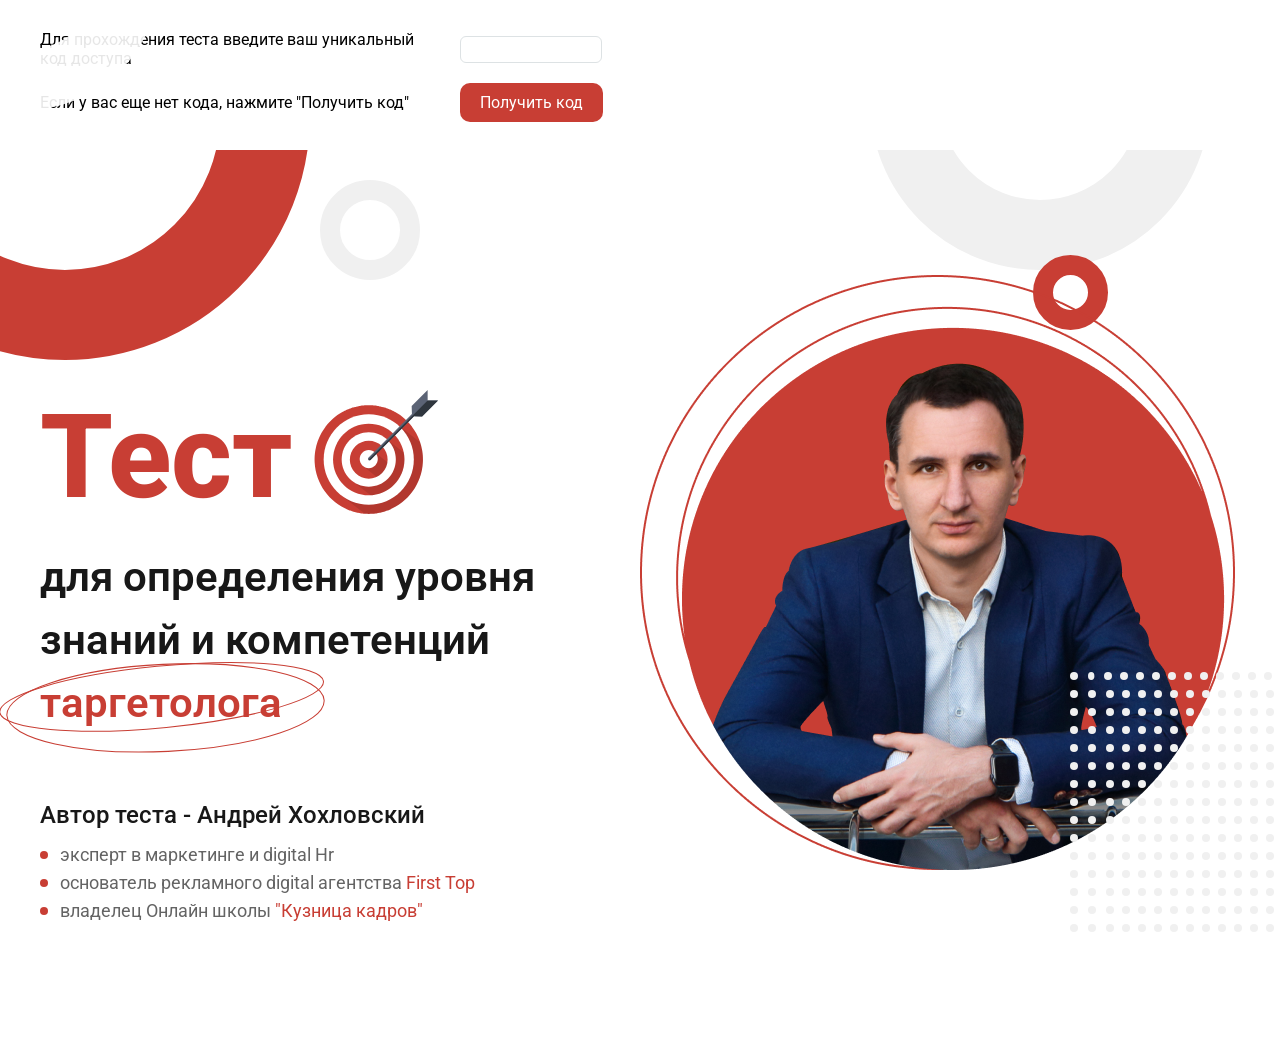
==== commit 015df058: "remove-facebook-add-ya-direct" ====
--- a/index.html
+++ b/index.html
@@ -178,13 +178,7 @@
                       VK
                     </label>
                   </div>
-                  <div class="slide-check-item choose-category__input default-checkbox" data-value="fb">
-                    <label for="fb">
-                      <input type="checkbox" id="fb" name="chose-social">
-                      <span></span>
-                      Facebook
-                    </label>
-                  </div>
+
                   <div class="slide-check-item choose-category__input default-checkbox" data-value="ya">
                     <label for="ya">
                       <input type="checkbox" id="ya" name="chose-social">
@@ -376,9 +370,9 @@
                         Поделились записью
                       </label>
                     </div>
-                    <div class="slide-item__checkboxes-row questions-block__checkbox default-checkbox">
+                    <div class="slide-item__checkboxes-row questions-block__checkbox default-radio">
                       <label for="action-save-all">
-                        <input type="checkbox" id="action-save-all" name="action-save">
+                        <input type="radio" id="action-save-all" name="action-save">
                         <span></span>
                         Все действия выше можно сохранить
                       </label>
@@ -629,403 +623,6 @@
             <!-- vk -->
 
             <!-- fb -->
-            <div class="slides__item questions-block social-item social-item--fb slides__item--fb slide-item">
-              <div class="questions-block__title">
-                <h3>Тестовое задание для таргетологов Facebook</h3>
-                <div class="default-checkbox">
-                  <label for="show-fb">
-                    <input type="checkbox" id="show-fb" name="show-fb">
-                    <span></span>
-                  </label>
-                </div>
-              </div>
-              <div class="questions-block__content" data-content="fb">
-                <div class="questions-block__description">
-                  <h5>В вопросах может быть как один ответ, так и несколько (будьте внимательны).</h5>
-                  <h5 class="k1--colored-red">* Обязательно</h5>
-                </div>
-                <div class="slide-item__row questions-block__row" data-type="ad-format">
-                  <div class="slide-item__title questions-block__name k1-required">
-                    Где нужно выбирать формат рекламы? Формат — значит, тип рекламы (например, изображение или видео) и
-                    то, как
-                    она будет отображаться.
-                  </div>
-                  <div class="slide-item__radios questions-block__rows">
-                    <div class="slide-item__checkboxes-row questions-block__radio default-radio">
-                      <label for="ad-format-company">
-                        <input type="radio" id="ad-format-company" name="ad-format">
-                        <span></span>
-                        На уровне кампании
-                      </label>
-                    </div>
-                    <div class="slide-item__checkboxes-row questions-block__radio default-radio">
-                      <label for="ad-format-group">
-                        <input type="radio" id="ad-format-group" name="ad-format">
-                        <span></span>
-                        При настройке групп объявлений
-                      </label>
-                    </div>
-                    <div class="slide-item__checkboxes-row questions-block__radio default-radio">
-                      <label for="ad-format-individual">
-                        <input type="radio" id="ad-format-individual" name="ad-format">
-                        <span></span>
-                        На уровне отдельных объявлений
-                      </label>
-                    </div>
-                    <div class="slide-item__checkboxes-row questions-block__radio default-radio">
-                      <label for="ad-format-no-one">
-                        <input type="radio" id="ad-format-no-one" name="ad-format">
-                        <span></span>
-                        Здесь нет верных вариантов
-                      </label>
-                    </div>
-                  </div>
-                  <div class="slide-item__error-field">Это обязательный вопрос.</div>
-                </div>
-                <div class="slide-item__row questions-block__row" data-type="what-target">
-                  <div class="slide-item__title questions-block__name k1-required">
-                    Какую цель нужно использовать, если вы хотите, чтобы вашу рекламу увидело как можно больше людей?
-                    Выберите
-                    один вариант?
-                  </div>
-                  <div class="slide-item__radios questions-block__rows">
-                    <div class="slide-item__checkboxes-row questions-block__radio default-radio">
-                      <label for="what-target-scope">
-                        <input type="radio" id="what-target-scope" name="what-target">
-                        <span></span>
-                        Охват
-                      </label>
-                    </div>
-                    <div class="slide-item__checkboxes-row questions-block__radio default-radio">
-                      <label for="what-target-brand">
-                        <input type="radio" id="what-target-brand" name="what-target">
-                        <span></span>
-                        Узнаваемость бренда
-                      </label>
-                    </div>
-                    <div class="slide-item__checkboxes-row questions-block__radio default-radio">
-                      <label for="what-target-visited">
-                        <input type="radio" id="what-target-visited" name="what-target">
-                        <span></span>
-                        Посещение точек
-                      </label>
-                    </div>
-                    <div class="slide-item__checkboxes-row questions-block__radio default-radio">
-                      <label for="what-target-no-one">
-                        <input type="radio" id="what-target-no-one" name="what-target">
-                        <span></span>
-                        Здесь нет нужного варианта ответа
-                      </label>
-                    </div>
-                  
-                  </div>
-                  <div class="slide-item__error-field">Это обязательный вопрос.</div>
-                </div>
-                <div class="slide-item__row questions-block__row" data-type="media-plan">
-                  <div class="slide-item__title questions-block__name k1-required">
-                    Как вы будете составлять медиаплан на рекламу?
-                  </div>
-                  <div class="slide-item__radios questions-block__rows">
-                    <div class="slide-item__checkboxes-row questions-block__radio default-radio">
-                      <label for="media-plan-max-cost">
-                        <input type="radio" id="media-plan-max-cost" name="media-plan">
-                        <span></span>
-                        Определю максимальную сумму, которую могу выделить на рекламу, равномерно распределю её между
-                        всеми
-                        кампаниями
-                      </label>
-                    </div>
-                    <div class="slide-item__checkboxes-row questions-block__radio default-radio">
-                      <label for="media-plan-cost">
-                        <input type="radio" id="media-plan-cost" name="media-plan">
-                        <span></span>
-                        Определю сумму на месяц и распределю её между кампаниями в зависимости от их эффективности
-                      </label>
-                    </div>
-                    <div class="slide-item__checkboxes-row questions-block__radio default-radio">
-                      <label for="media-plan-by-result">
-                        <input type="radio" id="media-plan-by-result" name="media-plan">
-                        <span></span>
-                        Буду отталкиваться, от того, сколько результатов мне нужно получить: возьму среднюю цену клика,
-                        прикину,
-                        сколько кликов необходимо, чтобы окупить рекламу, и перемножу
-                      </label>
-                    </div>
-                  </div>
-                  <div class="slide-item__error-field">Это обязательный вопрос.</div>
-                </div>
-                <div class="slide-item__row questions-block__row" data-type="ad-rus">
-                  <div class="slide-item__title questions-block__name k1-required">
-                    Вы запускаете рекламу в России. Как будете таргетироваться по людям с доходом выше среднего?
-                    Выберите
-                    несколько вариантов.
-                  </div>
-                  <div class="slide-item__checkboxes questions-block__checkboxes questions-block__rows">
-                    <div class="slide-item__checkboxes-row questions-block__checkbox default-checkbox">
-                      <label for="ad-rus-pay">
-                        <input type="checkbox" id="ad-rus-pay" name="ad-rus">
-                        <span></span>
-                        Выберу таргетинг по платежам
-                      </label>
-                    </div>
-                    <div class="slide-item__checkboxes-row questions-block__checkbox default-checkbox">
-                      <label for="ad-rus-apple">
-                        <input type="checkbox" id="ad-rus-apple" name="ad-rus">
-                        <span></span>
-                        Буду таргетироваться на всех владельцев техники Apple
-                      </label>
-                    </div>
-                    <div class="slide-item__checkboxes-row questions-block__checkbox default-checkbox">
-                      <label for="ad-rus-top">
-                        <input type="checkbox" id="ad-rus-top" name="ad-rus">
-                        <span></span>
-                        Буду таргетироваться на пользователей топовых смартфонов этого и прошлого года
-                      </label>
-                    </div>
-                    <div class="slide-item__checkboxes-row questions-block__checkbox default-checkbox">
-                      <label for="ad-rus-moscow">
-                        <input type="checkbox" id="ad-rus-moscow" name="ad-rus">
-                        <span></span>
-                        По тем, кто живёт в богатых районах Москвы и Подмосковья
-                      </label>
-                    </div>
-                    <div class="slide-item__checkboxes-row questions-block__checkbox default-checkbox">
-                      <label for="ad-rus-travel">
-                        <input type="checkbox" id="ad-rus-travel" name="ad-rus">
-                        <span></span>
-                        По тем, кто часто путешествует
-                      </label>
-                    </div>
-                    <div class="slide-item__checkboxes-row questions-block__checkbox default-checkbox">
-                      <label for="ad-rus-finance">
-                        <input type="checkbox" id="ad-rus-finance" name="ad-rus">
-                        <span></span>
-                        По тем, кто интересуется деньгами, финансами, богатством
-                      </label>
-                    </div>
-                  </div>
-                  <div class="slide-item__error-field">Это обязательный вопрос.</div>
-                </div>
-                <div class="slide-item__row questions-block__row" data-type="pay-for-show">
-                  <div class="slide-item__title questions-block__name k1-required">
-                    Вы запускаете группу с оплатой за показы. Сколько объявлений вы создадите?
-                  </div>
-                  <div class="slide-item__radios questions-block__rows">
-                    <div class="slide-item__checkboxes-row questions-block__radio default-radio">
-                      <label for="pay-for-show-10-more">
-                        <input type="radio" id="pay-for-show-10-more" name="pay-for-show">
-                        <span></span>
-                        Не меньше 10: чем больше, тем лучше — важно протестировать максимум вариантов
-                      </label>
-                    </div>
-                    <div class="slide-item__checkboxes-row questions-block__radio default-radio">
-                      <label for="pay-for-show-2">
-                        <input type="radio" id="pay-for-show-2" name="pay-for-show">
-                        <span></span>
-                        Будет достаточно 1−2 объявлений на группу, чтобы не распыляться
-                      </label>
-                    </div>
-                    <div class="slide-item__checkboxes-row questions-block__radio default-radio">
-                      <label for="pay-for-show-5-more">
-                        <input type="radio" id="pay-for-show-5-more" name="pay-for-show">
-                        <span></span>
-                        Минимум 5 — по одному объявлению каждого формата
-                      </label>
-                    </div>
-                    <div class="slide-item__checkboxes-row questions-block__radio default-radio">
-                      <label for="pay-for-show-5">
-                        <input type="radio" id="pay-for-show-5" name="pay-for-show">
-                        <span></span>
-                        3−5 объявлений будет достаточно, чтобы протестировать разные варианты и не израсходовать лишний
-                        бюджет
-                      </label>
-                    </div>
-                  </div>
-                  <div class="slide-item__error-field">Это обязательный вопрос.</div>
-                </div>
-                <div class="slide-item__row questions-block__row" data-type="min-budget">
-                  <div class="slide-item__title questions-block__name k1-required">
-                    Какой минимальный бюджет на тесте нужно выделить на одну группу объявлений, чтобы понять, насколько
-                    для вас
-                    эффективна эта аудитория и плейсмент?
-                  </div>
-                  <div class="slide-item__radios questions-block__rows">
-                    <div class="slide-item__checkboxes-row questions-block__radio default-radio">
-                      <label for="min-budget-1000">
-                        <input type="radio" id="min-budget-1000" name="min-budget">
-                        <span></span>
-                        Минимум 1000 рублей
-                      </label>
-                    </div>
-                    <div class="slide-item__checkboxes-row questions-block__radio default-radio">
-                      <label for="min-budget-500">
-                        <input type="radio" id="min-budget-500" name="min-budget">
-                        <span></span>
-                        400-500 руб
-                      </label>
-                    </div>
-                    <div class="slide-item__checkboxes-row questions-block__radio default-radio">
-                      <label for="min-budget-100">
-                        <input type="radio" id="min-budget-100" name="min-budget">
-                        <span></span>
-                        Чтобы оценить эффективность группы объявлений, не нужно выделять много денег — это можно понять
-                        уже на
-                        небольшом бюджете до 100 руб.
-                      </label>
-                    </div>
-                  </div>
-                  <div class="slide-item__error-field">Это обязательный вопрос.</div>
-                </div>
-                <div class="slide-item__row questions-block__row" data-type="max-interest">
-                  <div class="slide-item__title questions-block__name k1-required">
-                    Какое максимальное количество интересов в детальном таргетинге можно указывать в одной группе
-                    объявлений для
-                    эффективной работы?
-                  </div>
-                  <div class="slide-item__radios questions-block__rows">
-                    <div class="slide-item__checkboxes-row questions-block__radio default-radio">
-                      <label for="max-interest-1">
-                        <input type="radio" id="max-interest-1" name="max-interest">
-                        <span></span>
-                        1
-                      </label>
-                    </div>
-                    <div class="slide-item__checkboxes-row questions-block__radio default-radio">
-                      <label for="max-interest-5">
-                        <input type="radio" id="max-interest-5" name="max-interest">
-                        <span></span>
-                        До 5
-                      </label>
-                    </div>
-                    <div class="slide-item__checkboxes-row questions-block__radio default-radio">
-                      <label for="max-interest-10">
-                        <input type="radio" id="max-interest-10" name="max-interest">
-                        <span></span>
-                        До 10
-                      </label>
-                    </div>
-                    <div class="slide-item__checkboxes-row questions-block__radio default-radio">
-                      <label for="max-interest-nothing">
-                        <input type="radio" id="max-interest-nothing" name="max-interest">
-                        <span></span>
-                        Не имеет значения
-                      </label>
-                    </div>
-                  </div>
-                  <div class="slide-item__error-field">Это обязательный вопрос.</div>
-                </div>
-                <div class="slide-item__row questions-block__row" data-type="min-distance">
-                  <div class="slide-item__title questions-block__name k1-required">
-                    Вы открываете кафе и хотите настроить рекламу на тех, кто живет недалеко. Какое минимальное
-                    расстояние
-                    в
-                    настройках геолокации вы можете выбрать при создании таргетированной рекламы с целью охвата?
-                  </div>
-                  <div class="slide-item__radios questions-block__rows">
-                    <div class="slide-item__checkboxes-row questions-block__radio default-radio">
-                      <label for="min-distance-1">
-                        <input type="radio" id="min-distance-1" name="min-distance">
-                        <span></span>
-                        1 км
-                      </label>
-                    </div>
-                    <div class="slide-item__checkboxes-row questions-block__radio default-radio">
-                      <label for="min-distance-5">
-                        <input type="radio" id="min-distance-5" name="min-distance">
-                        <span></span>
-                        5 км
-                      </label>
-                    </div>
-                    <div class="slide-item__checkboxes-row questions-block__radio default-radio">
-                      <label for="min-distance-10">
-                        <input type="radio" id="min-distance-10" name="min-distance">
-                        <span></span>
-                        10 км
-                      </label>
-                    </div>
-                    <div class="slide-item__checkboxes-row questions-block__radio default-radio">
-                      <label for="min-distance-17">
-                        <input type="radio" id="min-distance-17" name="min-distance">
-                        <span></span>
-                        17 км
-                      </label>
-                    </div>
-                  </div>
-                  <div class="slide-item__error-field">Это обязательный вопрос.</div>
-                </div>
-                <div class="slide-item__row questions-block__row" data-type="training">
-                  <div class="slide-item__title questions-block__name k1-required">
-                    Вы организуете бизнес-тренинг. Через две недели у вас первое мероприятие, но участников нет — надо
-                    срочно
-                    набирать. Делать отдельный сайт времени нет. Ваши действия?
-                  </div>
-                  <div class="slide-item__radios questions-block__rows">
-                    <div class="slide-item__checkboxes-row questions-block__radio default-radio">
-                      <label for="training-picture">
-                        <input type="radio" id="training-picture" name="training">
-                        <span></span>
-                        Сделаю холст с рассказом о тренинге и сразу в нём продавать билеты
-                      </label>
-                    </div>
-                    <div class="slide-item__checkboxes-row questions-block__radio default-radio">
-                      <label for="training-move">
-                        <input type="radio" id="training-move" name="training">
-                        <span></span>
-                        Перенесу тренинг и сделать полноценный сайт
-                      </label>
-                    </div>
-                    <div class="slide-item__checkboxes-row questions-block__radio default-radio">
-                      <label for="training-lid">
-                        <input type="radio" id="training-lid" name="training">
-                        <span></span>
-                        Запущу сбор регистраций на мероприятие через лид-форму
-                      </label>
-                    </div>
-                  </div>
-                  <div class="slide-item__error-field">Это обязательный вопрос.</div>
-                </div>
-                <div class="slide-item__row questions-block__row" data-type="facebook">
-                  <div class="slide-item__title questions-block__name k1-required">
-                    Насколько можно повышать бюджет за раз, чтобы не сбивать оптимизацию и обучение Фейсбука?
-                  </div>
-                  <div class="slide-item__radios questions-block__rows">
-                    <div class="slide-item__checkboxes-row questions-block__radio default-radio">
-                      <label for="facebook-nothing">
-                        <input type="radio" id="facebook-nothing" name="facebook">
-                        <span></span>
-                        Не имеет значения: можно увеличивать хоть в десять раз, это не влияет на оптимизацию
-                      </label>
-                    </div>
-                    <div class="slide-item__checkboxes-row questions-block__radio default-radio">
-                      <label for="facebook-2">
-                        <input type="radio" id="facebook-2" name="facebook">
-                        <span></span>
-                        Максимум в два раза
-                      </label>
-                    </div>
-                    <div class="slide-item__checkboxes-row questions-block__radio default-radio">
-                      <label for="facebook-5%">
-                        <input type="radio" id="facebook-5%" name="facebook">
-                        <span></span>
-                        Не более 5% за раз
-                      </label>
-                    </div>
-                    <div class="slide-item__checkboxes-row questions-block__radio default-radio">
-                      <label for="facebook-20%">
-                        <input type="radio" id="facebook-20%" name="facebook">
-                        <span></span>
-                        До 20%
-                      </label>
-                    </div>
-                  </div>
-                  <div class="slide-item__error-field">Это обязательный вопрос.</div>
-                </div>
-                <!--                string-->
-                <!--                string-->
-                <!--                string-->
-              
-              </div>
-            </div>
             <!-- fb -->
 
             <!-- yandex -->
--- a/styles/style.css
+++ b/styles/style.css
@@ -451,6 +451,10 @@
   transform: translateY(-50%) rotate(-45deg);
 }
 
+.content-code-js {
+  display: none;
+}
+
 .intro {
   position: relative;
   padding-top: 200px;
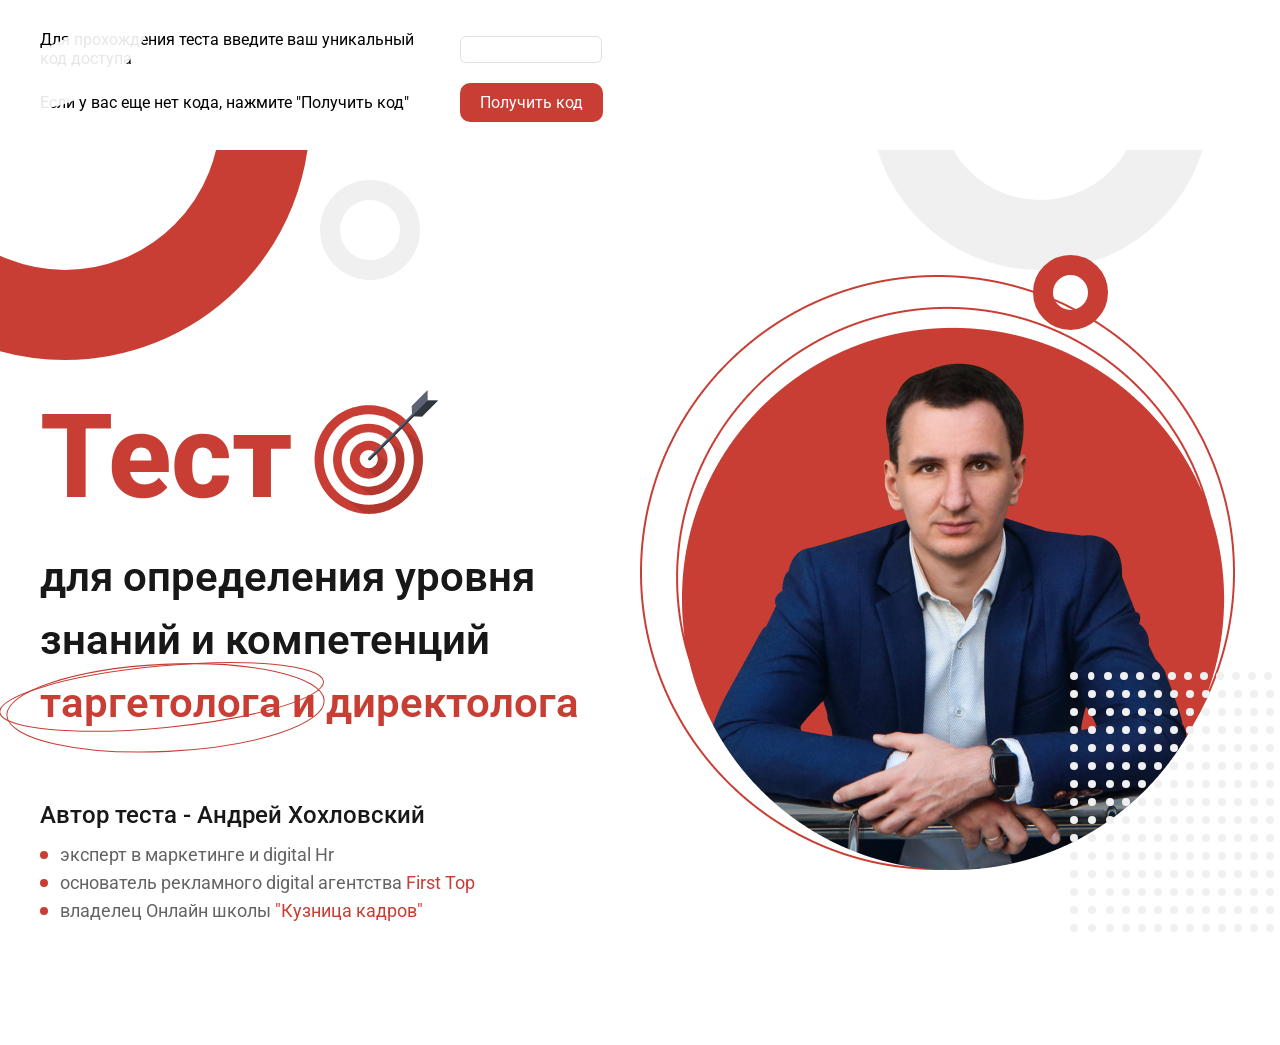
==== commit 18e589bf: "change-mail-title" ====
--- a/index.html
+++ b/index.html
@@ -63,7 +63,7 @@
                 <img src="img/target.svg" alt="target">
               </h1>
               <p>для определения уровня знаний и компетенций</p>
-              <div class="intro-bg-ellipses">таргетолога</div>
+              <div class="intro-bg-ellipses">таргетолога и директолога</div>
               <div class="intro__list">
                 <div class="intro__author">
                   Автор теста - Андрей Хохловский
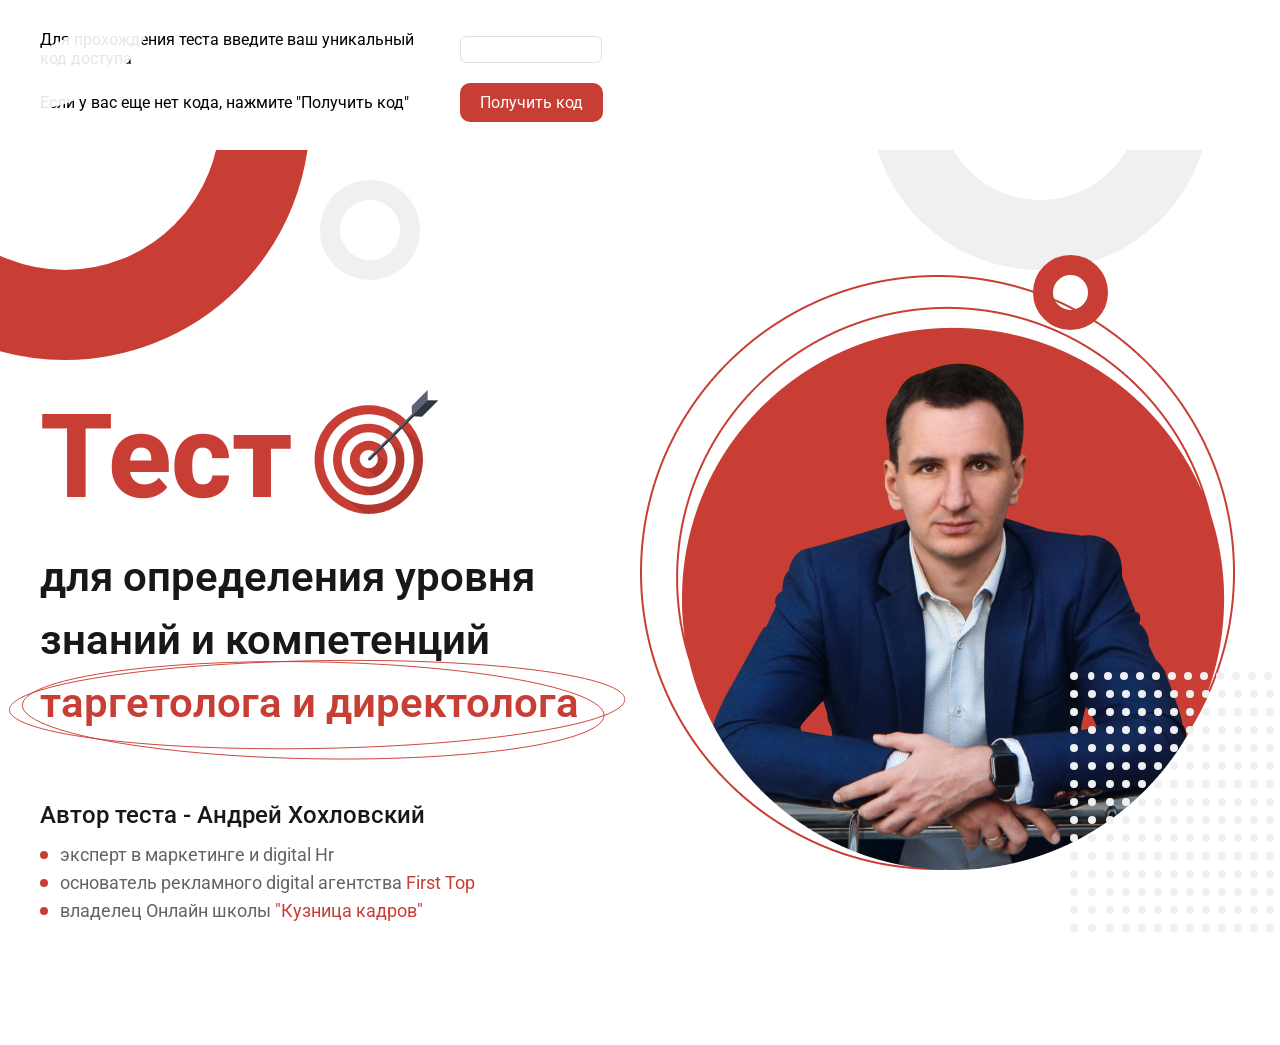
==== commit 7a093e4f: "make some text changes" ====
--- a/index.html
+++ b/index.html
@@ -1,2062 +1,2085 @@
 <!doctype html>
 <html lang="ru">
 <head>
-  <meta charset="UTF-8">
-  <meta name="viewport"
-        content="width=device-width, user-scalable=no, initial-scale=1.0, maximum-scale=1.0, minimum-scale=1.0">
-  <meta http-equiv="X-UA-Compatible" content="ie=edge">
-  <link rel="preconnect" href="https://fonts.googleapis.com">
-  <link rel="preconnect" href="https://fonts.gstatic.com" crossorigin>
-  <link href="https://fonts.googleapis.com/css2?family=Roboto:ital,wght@0,400;0,500;0,700;1,300;1,400&display=swap"
-        rel="stylesheet">
-  <link rel="stylesheet" href="styles/style.css">
-  <title>Document</title>
+    <meta charset="UTF-8">
+    <meta name="viewport"
+          content="width=device-width, user-scalable=no, initial-scale=1.0, maximum-scale=1.0, minimum-scale=1.0">
+    <meta http-equiv="X-UA-Compatible" content="ie=edge">
+    <link rel="preconnect" href="https://fonts.googleapis.com">
+    <link rel="preconnect" href="https://fonts.gstatic.com" crossorigin>
+    <link href="https://fonts.googleapis.com/css2?family=Roboto:ital,wght@0,400;0,500;0,700;1,300;1,400&display=swap"
+          rel="stylesheet">
+    <link rel="stylesheet" href="styles/style.css">
+    <title>Document</title>
 </head>
 <body>
 <div class="wrapper">
-  <div class="k1-content">
-    <header class="header">
-      <div class="container">
-        <div class="header__box">
-          <div class="header__row">
-            <p>Для прохождения теста введите ваш уникальный код доступа</p>
-            <div class="header__input-text">
-              <label for="sender-id">
-                <input type="text" id="sender-id" name="sender-id">
-              </label>
+    <div class="k1-content">
+        <header class="header">
+            <div class="container">
+                <div class="header__box">
+                    <div class="header__row">
+                        <p>Для прохождения теста введите ваш уникальный код доступа</p>
+                        <div class="header__input-text">
+                            <label for="sender-id">
+                                <input type="text" id="sender-id" name="sender-id">
+                            </label>
+                        </div>
+
+                    </div>
+                    <div class="header__row">
+                        <p>Если у вас еще нет кода, нажмите <span>"Получить код"</span></p>
+                        <div class="header__button get-code-js">
+                            Получить код
+                        </div>
+                    </div>
+                </div>
             </div>
-            
-          </div>
-          <div class="header__row">
-            <p>Если у вас еще нет кода, нажмите <span>"Получить код"</span></p>
-            <div class="header__button get-code-js">
-              Получить код
-            </div>
-          </div>
-        </div>
-      </div>
-    </header>
-    <main class="main">
-      <div class="intro">
-        <div class="circles-block circles-block--left">
-          <div class="circle-bigger">
-          </div>
-          <div class="circle-smaller">
-          </div>
-        </div>
-        <div class="circles-block circles-block--right">
-          <div class="circle-bigger">
-          </div>
-          <div class="circle-smaller">
-          </div>
-        </div>
-        <div class="intro__form-get-code">
-          <script id="5af4cbded83d1e9c7529e91da2bf0d9cdbe146c8"
-                  src="https://kuznicakadrov.getcourse.ru/pl/lite/widget/script?id=590803">
-          </script>
-        </div>
-        <div class="container">
-          <div class="intro__box flex-body">
-            <div class="intro__text">
-              <h1 class="intro__title flex-body">
-                <span>Тест</span>
-                <img src="img/target.svg" alt="target">
-              </h1>
-              <p>для определения уровня знаний и компетенций</p>
-              <div class="intro-bg-ellipses">таргетолога и директолога</div>
-              <div class="intro__list">
-                <div class="intro__author">
-                  Автор теста - Андрей Хохловский
-                </div>
-                <ul>
-                  <li>
-                    эксперт в маркетинге и digital Hr
-                  </li>
-                  <li>
-                    основатель рекламного digital агентства <a href="https://first-top.ru/" target="_black">First
-                    Top</a>
-                  </li>
-                  <li>
-                    владелец Онлайн школы <a href="https://digitalhr.kuznica-kadrov.online/" target="_black">"Кузница
-                    кадров"</a>
-                  </li>
-                </ul>
-              </div>
-            </div>
-            <div class="intro__picture">
-              <img src="img/photo.png" alt="photo">
-              <div class="intro__dots">
-                <img src="img/dots.svg" alt="dots">
-              </div>
-            </div>
-          </div>
-        </div>
-      </div>
-      <div class="container content-code-js" id="content-anchor">
-        <div class="slides k1-form-slides">
-          <form action="">
-            <div class="slides__item slides__item--intro slide-check ">
-              <div class="contacts-block flex-body">
-                <div class="contacts-block__title">
-                  <h3>
-                    Заполните свои контактные данные:
-                  </h3>
-                </div>
-                <div class="contacts-block__fields">
-                  <div class="slide-item__row contacts-block__field" data-type="name">
-                    <div class="slide-item__title contacts-block__field-title">
-                      Имя
-                    </div>
-                    <div class="slide-item__input-text">
-                      <label for="user-name">
-                        <input type="text" id="user-name" name="name">
-                      </label>
-                    </div>
-                    <div class="slide-item__error-field">
-                      Это обязательное поле.
-                    </div>
-                  </div>
-                  <div class="slide-item__row contacts-block__field" data-type="phone">
-                    <div class="slide-item__title contacts-block__field-title">
-                      Номер телефона
-                    </div>
-                    <div class="slide-item__input-text">
-                      <label for="user-phone">
-                        <input type="text" id="user-phone" name="phone">
-                      </label>
-                    </div>
-                  </div>
-                  
-                  <div class="slide-item__row contacts-block__field" data-type="telegram-nickname">
-                    <div class="slide-item__title k1-required contacts-block__field-title">
-                      Ваш ник в Telegram <span>(можно найти в профиле, начинается с символа @)</span>
-                    </div>
-                    <div class="slide-item__input-text">
-                      <label for="user-telegram-nickname">
-                        <input type="text" id="user-telegram-nickname" name="telegram-nickname">
-                      </label>
-                    </div>
-                    <div class="slide-item__error-field">
-                      Это обязательное поле.
-                    </div>
-                  </div>
-                
-                
-                </div>
-              
-              
-              </div>
-              
-              <div class="choose-category">
-                <div class="choose-category__circles">
-                  <div class="circles-block circles-block--middle">
+        </header>
+        <main class="main">
+            <div class="intro">
+                <div class="circles-block circles-block--left">
                     <div class="circle-bigger">
-                      <!--                      <svg>-->
-                      <!--                        <use xlink:href="/img/sprite.svg#circle"></use>-->
-                      <!--                      </svg>-->
                     </div>
                     <div class="circle-smaller">
-                      <!--                      <svg>-->
-                      <!--                        <use xlink:href="/img/sprite.svg#circle"></use>-->
-                      <!--                      </svg>-->
                     </div>
-                  </div>
                 </div>
-                <p class="choose-category__text">
-                  Вы можете пройти тест для двух соц. сетей или для одной.
-                  <span>КАЖДАЯ соц. сеть оценивается отдельно!</span>
-                </p>
-                <p class="choose-category__text">
-                  Тест состоит из двух частей, каждая из которых имеет свой вклад в общую оценку. Вес первой части на
-                  знание настроек таргетированной рекламы выше, чем на вес второй части по компетенциям в инструментах.
-                </p>
-                <div class="slide-check__choose choose-category__choose">
-                  <div class="slide-check-item choose-category__input default-checkbox" data-value="vk">
-                    <label for="vk">
-                      <input type="checkbox" id="vk" name="chose-social">
-                      <span></span>
-                      VK
-                    </label>
-                  </div>
-
-                  <div class="slide-check-item choose-category__input default-checkbox" data-value="ya">
-                    <label for="ya">
-                      <input type="checkbox" id="ya" name="chose-social">
-                      <span></span>
-                      Яндекс.Директ
-                    </label>
-                  </div>
-                  <div class="slide-item__error-field k1-error-field">
-                    * Выберите одну или обе соц. сети для прохождения теста.
-                  </div>
+                <div class="circles-block circles-block--right">
+                    <div class="circle-bigger">
+                    </div>
+                    <div class="circle-smaller">
+                    </div>
                 </div>
-              
-              </div>
-            
+                <div class="intro__form-get-code">
+                    <script id="5af4cbded83d1e9c7529e91da2bf0d9cdbe146c8"
+                            src="https://kuznicakadrov.getcourse.ru/pl/lite/widget/script?id=590803">
+                    </script>
+                </div>
+                <div class="container">
+                    <div class="intro__box flex-body">
+                        <div class="intro__text">
+                            <h1 class="intro__title flex-body">
+                                <span>Тест</span>
+                                <img src="img/target.svg" alt="target">
+                            </h1>
+                            <p>для определения уровня знаний и компетенций</p>
+                            <div class="intro-bg-ellipses">таргетолога и директолога</div>
+                            <div class="intro__list">
+                                <div class="intro__author">
+                                    Автор теста - Андрей Хохловский
+                                </div>
+                                <ul>
+                                    <li>
+                                        эксперт в маркетинге и digital Hr
+                                    </li>
+                                    <li>
+                                        основатель рекламного digital агентства <a href="https://first-top.ru/"
+                                                                                   target="_black">First
+                                        Top</a>
+                                    </li>
+                                    <li>
+                                        владелец Онлайн школы <a href="https://digitalhr.kuznica-kadrov.online/"
+                                                                 target="_black">"Кузница
+                                        кадров"</a>
+                                    </li>
+                                </ul>
+                            </div>
+                        </div>
+                        <div class="intro__picture">
+                            <img src="img/photo.png" alt="photo">
+                            <div class="intro__dots">
+                                <img src="img/dots.svg" alt="dots">
+                            </div>
+                        </div>
+                    </div>
+                </div>
             </div>
-
-            <!-- vk -->
-            <div class="questions-block social-item social-item--vk slides__item--vk " id="current">
-              <div class="questions-block__title">
-                <h3>Тестовое задание для таргетологов ВКонтакте</h3>
-                <div class="default-checkbox">
-                  <label for="show-vk">
-                    <input type="checkbox" id="show-vk" name="show-vk">
-                    <span></span>
-                  </label>
-                </div>
-              </div>
-              
-              <div class="questions-block__content" data-content="vk">
-                <div class="questions-block__description">
-                  <h5>В вопросах может быть как один ответ, так и несколько (будьте внимательны).</h5>
-                  <h5 class="k1--colored-red">* Обязательно</h5>
-                </div>
-                <div class="slide-item__row questions-block__row" data-type="pay-models">
-                  <div class="slide-item__title questions-block__name  ">
+            <div class="container content-code-js" id="content-anchor">
+                <div class="slides k1-form-slides">
+                    <form action="">
+                        <div class="slides__item slides__item--intro slide-check ">
+                            <div class="contacts-block flex-body">
+                                <div class="contacts-block__title">
+                                    <h3>
+                                        Заполните свои контактные данные:
+                                    </h3>
+                                </div>
+                                <div class="contacts-block__fields">
+                                    <div class="slide-item__row contacts-block__field" data-type="name">
+                                        <div class="slide-item__title contacts-block__field-title">
+                                            Имя
+                                        </div>
+                                        <div class="slide-item__input-text">
+                                            <label for="user-name">
+                                                <input type="text" id="user-name" name="name">
+                                            </label>
+                                        </div>
+                                        <div class="slide-item__error-field">
+                                            Это обязательное поле.
+                                        </div>
+                                    </div>
+                                    <div class="slide-item__row contacts-block__field" data-type="phone">
+                                        <div class="slide-item__title contacts-block__field-title">
+                                            Номер телефона
+                                        </div>
+                                        <div class="slide-item__input-text">
+                                            <label for="user-phone">
+                                                <input type="text" id="user-phone" name="phone">
+                                            </label>
+                                        </div>
+                                    </div>
+
+                                    <div class="slide-item__row contacts-block__field" data-type="telegram-nickname">
+                                        <div class="slide-item__title k1-required contacts-block__field-title">
+                                            Ваш ник в Telegram
+                                            <span>(можно найти в профиле, начинается с символа @)</span>
+                                        </div>
+                                        <div class="slide-item__input-text">
+                                            <label for="user-telegram-nickname">
+                                                <input type="text" id="user-telegram-nickname" name="telegram-nickname">
+                                            </label>
+                                        </div>
+                                        <div class="slide-item__error-field">
+                                            Это обязательное поле.
+                                        </div>
+                                    </div>
+
+
+                                </div>
+
+
+                            </div>
+
+                            <div class="choose-category">
+                                <div class="choose-category__circles">
+                                    <div class="circles-block circles-block--middle">
+                                        <div class="circle-bigger">
+                                            <!--                      <svg>-->
+                                            <!--                        <use xlink:href="/img/sprite.svg#circle"></use>-->
+                                            <!--                      </svg>-->
+                                        </div>
+                                        <div class="circle-smaller">
+                                            <!--                      <svg>-->
+                                            <!--                        <use xlink:href="/img/sprite.svg#circle"></use>-->
+                                            <!--                      </svg>-->
+                                        </div>
+                                    </div>
+                                </div>
+                                <p class="choose-category__text">
+                                    Вы можете пройти тест на знание двух рекламных площадок (ВК и Яндекс.Директ) или
+                                    одной из них.
+                                    <span>КАЖДАЯ площадка оценивается отдельно!</span>
+                                </p>
+                                <p class="choose-category__text">
+                                    ест состоит из двух частей, каждый из которых имеет свой вклад в общую оценку. Вес
+                                    первой части на знание настроек таргетированной или контекстной рекламы выше, чем
+                                    вес второй части по компетенциям в инструментах.
+                                </p>
+                                <div class="slide-check__choose choose-category__choose">
+                                    <div class="slide-check-item choose-category__input default-checkbox"
+                                         data-value="vk">
+                                        <label for="vk">
+                                            <input type="checkbox" id="vk" name="chose-social">
+                                            <span></span>
+                                            VK
+                                        </label>
+                                    </div>
+
+                                    <div class="slide-check-item choose-category__input default-checkbox"
+                                         data-value="ya">
+                                        <label for="ya">
+                                            <input type="checkbox" id="ya" name="chose-social">
+                                            <span></span>
+                                            Яндекс.Директ
+                                        </label>
+                                    </div>
+                                    <div class="slide-item__error-field k1-error-field">
+                                        * Выберите одну или обе соц. сети для прохождения теста.
+                                    </div>
+                                </div>
+
+                            </div>
+
+                        </div>
+
+                        <!-- vk -->
+                        <div class="questions-block social-item social-item--vk slides__item--vk " id="current">
+                            <div class="questions-block__title">
+                                <h3>Тестовое задание для таргетологов ВКонтакте</h3>
+                                <div class="default-checkbox">
+                                    <label for="show-vk">
+                                        <input type="checkbox" id="show-vk" name="show-vk">
+                                        <span></span>
+                                    </label>
+                                </div>
+                            </div>
+
+                            <div class="questions-block__content" data-content="vk">
+                                <div class="questions-block__description">
+                                    <h5>В вопросах может быть как один ответ, так и несколько (будьте внимательны).</h5>
+                                    <h5 class="k1--colored-red">* Обязательно</h5>
+                                </div>
+                                <div class="slide-item__row questions-block__row" data-type="pay-models">
+                                    <div class="slide-item__title questions-block__name  ">
                     <span class="k1-required">
                       Какие модели оплаты применяются в ВКонтакте при настройке рекламных объявлений?
                     </span>
-                  </div>
-                  <div class="slide-item__checkboxes questions-block__checkboxes questions-block__rows">
-                    <div class="slide-item__checkboxes-row questions-block__checkbox default-checkbox">
-                      <label for="pay-models-clicks">
-                        <input type="checkbox" id="pay-models-clicks" name="pay-models">
-                        <span></span>
-                        Оплата за клики
-                      </label>
-                    </div>
-                    <div class="slide-item__checkboxes-row questions-block__checkbox default-checkbox">
-                      <label for="pay-models-shows">
-                        <input type="checkbox" id="pay-models-shows" name="pay-models">
-                        <span></span>
-                        Оплата за количество показов
-                      </label>
-                    </div>
-                    <div class="slide-item__checkboxes-row questions-block__checkbox default-checkbox">
-                      <label for="pay-models-time">
-                        <input type="checkbox" id="pay-models-time" name="pay-models">
-                        <span></span>
-                        Оплата за время показа
-                      </label>
-                    </div>
-                    <div class="slide-item__checkboxes-row questions-block__checkbox default-checkbox">
-                      <label for="pay-models-auto">
-                        <input type="checkbox" id="pay-models-auto" name="pay-models">
-                        <span></span>
-                        Автоматическое управление ценой
-                      </label>
-                    </div>
-                    <div class="slide-item__checkboxes-row questions-block__checkbox default-checkbox">
-                      <label for="pay-models-all">
-                        <input type="checkbox" id="pay-models-all" name="pay-models">
-                        <span></span>
-                        Все вышеперечисленные варианты
-                      </label>
-                    </div>
-                  </div>
-                  <div class="slide-item__error-field">Это обязательный вопрос.</div>
-                </div>
-                <div class="slide-item__row questions-block__row" data-type="minimal-volume">
-                  <div class="slide-item__title questions-block__name k1-required">
-                    Минимальный объем целевой аудитории для запуска рекламного объявления?
-                  </div>
-                  <div class="slide-item__radios questions-block__rows">
-                    <div class="slide-item__checkboxes-row questions-block__radio default-radio">
-                      <label for="minimal-volume-100">
-                        <input type="radio" id="minimal-volume-100" name="minimal-volume">
-                        <span></span>
-                        100
-                      </label>
-                    </div>
-                    <div class="slide-item__checkboxes-row questions-block__radio default-radio">
-                      <label for="minimal-volume-200">
-                        <input type="radio" id="minimal-volume-200" name="minimal-volume">
-                        <span></span>
-                        200
-                      </label>
-                    </div>
-                    <div class="slide-item__checkboxes-row questions-block__radio default-radio">
-                      <label for="minimal-volume-300">
-                        <input type="radio" id="minimal-volume-300" name="minimal-volume">
-                        <span></span>
-                        300
-                      </label>
-                    </div>
-                    <div class="slide-item__checkboxes-row questions-block__radio default-radio">
-                      <label for="minimal-volume-400">
-                        <input type="radio" id="minimal-volume-400" name="minimal-volume">
-                        <span></span>
-                        400
-                      </label>
-                    </div>
-                  </div>
-                  <div class="slide-item__error-field">Это обязательный вопрос.</div>
-                </div>
-                <div class="slide-item__row questions-block__row" data-type="minimal-distance">
-                  <div class="slide-item__title questions-block__name k1-required">
-                    Какое минимальное расстояние в настройках геолокации (при настройке местоположения по карте) вы
-                    можете выбрать при создании таргетированной рекламы?
-                  </div>
-                  <div class="slide-item__radios questions-block__rows">
-                    <div class="slide-item__checkboxes-row questions-block__radio default-radio">
-                      <label for="minimal-distance-100">
-                        <input type="radio" id="minimal-distance-100" name="minimal-distance">
-                        <span></span>
-                        100 м
-                      </label>
-                    </div>
-                    <div class="slide-item__checkboxes-row questions-block__radio default-radio">
-                      <label for="minimal-distance-500">
-                        <input type="radio" id="minimal-distance-500" name="minimal-distance">
-                        <span></span>
-                        500 м
-                      </label>
-                    </div>
-                    <div class="slide-item__checkboxes-row questions-block__radio default-radio">
-                      <label for="minimal-distance-1">
-                        <input type="radio" id="minimal-distance-1" name="minimal-distance">
-                        <span></span>
-                        1 км
-                      </label>
-                    </div>
-                    <div class="slide-item__checkboxes-row questions-block__radio default-radio">
-                      <label for="minimal-distance-3">
-                        <input type="radio" id="minimal-distance-3" name="minimal-distance">
-                        <span></span>
-                        3 км
-                      </label>
-                    </div>
-                  </div>
-                  <div class="slide-item__error-field">Это обязательный вопрос.</div>
-                </div>
-                <div class="slide-item__row questions-block__row" data-type="action-save">
-                  <div class="slide-item__title questions-block__name k1-required">
-                    Какие действие(я) пользователей нельзя сохранить с помощью "Настройки сохранения аудиторий"?
-                  </div>
-                  <div class="slide-item__checkboxes questions-block__checkboxes questions-block__rows">
-                    <div class="slide-item__checkboxes-row questions-block__checkbox default-radio">
-                      <label for="action-save-forward">
-                        <input type="radio" id="action-save-forward" name="action-save">
-                        <span></span>
-                        Перешли по ссылке
-                      </label>
-                    </div>
-                    <div class="slide-item__checkboxes-row questions-block__checkbox default-radio">
-                      <label for="action-save-hide-post">
-                        <input type="radio" id="action-save-hide-post" name="action-save">
-                        <span></span>
-                        Скрыли запись из новостей
-                      </label>
-                    </div>
-                    <div class="slide-item__checkboxes-row questions-block__checkbox default-radio">
-                      <label for="action-save-25">
-                        <input type="radio" id="action-save-25" name="action-save">
-                        <span></span>
-                        Начали смотреть видео
-                      </label>
-                    </div>
-                    <div class="slide-item__checkboxes-row questions-block__checkbox default-radio">
-                      <label for="action-save-write-message">
-                        <input type="radio" id="action-save-write-message" name="action-save">
-                        <span></span>
-                        Написали сообщение в сообщество
-                      </label>
-                    </div>
-                    <div class="slide-item__checkboxes-row questions-block__checkbox default-radio">
-                      <label for="action-save-share">
-                        <input type="radio" id="action-save-share" name="action-save">
-                        <span></span>
-                        Поделились записью
-                      </label>
-                    </div>
-                    <div class="slide-item__checkboxes-row questions-block__checkbox default-radio">
-                      <label for="action-save-all">
-                        <input type="radio" id="action-save-all" name="action-save">
-                        <span></span>
-                        Все действия выше можно сохранить
-                      </label>
-                    </div>
-                  </div>
-                  <div class="slide-item__error-field">Это обязательный вопрос.</div>
-                </div>
-                <div class="slide-item__row questions-block__row" data-type="budget">
-                  <div class="slide-item__title questions-block__name k1-required">
-                    На 7 дней рекламы выделяется бюджет 4200 руб.
-                    Задача: равномерно и эффективно потратить весь бюджет по дням при минимальном вмешательстве в рекламу. С помощью каких настроек решите данную задачу?
-                  </div>
-                  <div class="slide-item__checkboxes questions-block__checkboxes questions-block__rows">
-                    <div class="slide-item__checkboxes-row questions-block__checkbox default-radio">
-                      <label for="budget-control">
-                        <input type="radio" id="budget-control" name="budget">
-                        <span></span>
-                        Регулирование ставок за показы/клики
-                      </label>
-                    </div>
-                    <div class="slide-item__checkboxes-row questions-block__checkbox default-radio">
-                      <label for="budget-limit">
-                        <input type="radio" id="budget-limit" name="budget">
-                        <span></span>
-                        Установка лимита объявления
-                      </label>
-                    </div>
-                    <div class="slide-item__checkboxes-row questions-block__checkbox default-radio">
-                      <label for="budget-day">
-                        <input type="radio" id="budget-day" name="budget">
-                        <span></span>
-                        Установка дневного лимита
-                      </label>
-                    </div>
-                    <div class="slide-item__checkboxes-row questions-block__checkbox default-radio">
-                      <label for="budget-control-limit">
-                        <input type="radio" id="budget-control-limit" name="budget">
-                        <span></span>
-                        Регулирование ставок за показы/клики, установка лимита объявления
-                      </label>
-                    </div>
-                    <div class="slide-item__checkboxes-row questions-block__checkbox default-radio">
-                      <label for="budget-control-day">
-                        <input type="radio" id="budget-control-day" name="budget">
-                        <span></span>
-                        Регулирование ставок за показы/клики, установка дневного лимита
-                      </label>
-                    </div>
-                  </div>
-                  <div class="slide-item__error-field">Это обязательный вопрос.</div>
-                </div>
-                <div class="slide-item__row questions-block__row" data-type="srs">
-                  <div class="slide-item__title questions-block__name k1-required">
-                    Минимальный объем целевой аудитории для запуска рекламного объявления?
-                  </div>
-                  <div class="slide-item__radios questions-block__rows">
-                    <div class="slide-item__checkboxes-row questions-block__radio default-radio">
-                      <label for="srs-auction">
-                        <input type="radio" id="srs-auction" name="srs">
-                        <span></span>
-                        Конкуренция на аукционе
-                      </label>
-                    </div>
-                    <div class="slide-item__checkboxes-row questions-block__radio default-radio">
-                      <label for="srs-click">
-                        <input type="radio" id="srs-click" name="srs">
-                        <span></span>
-                        Установленная цена за клик
-                      </label>
-                    </div>
-                    <div class="slide-item__checkboxes-row questions-block__radio default-radio">
-                      <label for="srs-ad">
-                        <input type="radio" id="srs-ad" name="srs">
-                        <span></span>
-                        CTR объявления
-                      </label>
-                    </div>
-                    <div class="slide-item__checkboxes-row questions-block__radio default-radio">
-                      <label for="srs-all">
-                        <input type="radio" id="srs-all" name="srs">
-                        <span></span>
-                        Все выше перечисленные
-                      </label>
-                    </div>
-                  </div>
-                  <div class="slide-item__error-field">Это обязательный вопрос.</div>
-                </div>
-                <div class="slide-item__row questions-block__row" data-type="max-peoples">
-                  <div class="slide-item__title questions-block__name k1-required">
-                    Какой максимальный объем аудитории на одно объявление наиболее эффективен в работе при котором есть четкое понимание, какая аудитория работает
-                  </div>
-                  <div class="slide-item__radios questions-block__rows">
-                    <div class="slide-item__checkboxes-row questions-block__radio default-radio">
-                      <label for="max-peoples-before-10">
-                        <input type="radio" id="max-peoples-before-10" name="max-peoples">
-                        <span></span>
-                        До 10 000 пользователей
-                      </label>
-                    </div>
-                    <div class="slide-item__checkboxes-row questions-block__radio default-radio">
-                      <label for="max-peoples-before-50">
-                        <input type="radio" id="max-peoples-before-50" name="max-peoples">
-                        <span></span>
-                        До 50 000 пользователей
-                      </label>
-                    </div>
-                    <div class="slide-item__checkboxes-row questions-block__radio default-radio">
-                      <label for="max-peoples-before-100">
-                        <input type="radio" id="max-peoples-before-100" name="max-peoples">
-                        <span></span>
-                        До 100 000 пользователей
-                      </label>
-                    </div>
-                    <div class="slide-item__checkboxes-row questions-block__radio default-radio">
-                      <label for="max-peoples-before-200">
-                        <input type="radio" id="max-peoples-before-200" name="max-peoples">
-                        <span></span>
-                        До 200 000 пользователей
-                      </label>
-                    </div>
-                    <div class="slide-item__checkboxes-row questions-block__radio default-radio">
-                      <label for="max-peoples-over-200">
-                        <input type="radio" id="max-peoples-over-200" name="max-peoples">
-                        <span></span>
-                        До 300 000 пользователей
-                      </label>
-                    </div>
-                  </div>
-                  <div class="slide-item__error-field">Это обязательный вопрос.</div>
-                </div>
-                <div class="slide-item__row questions-block__row" data-type="create">
-                  <div class="slide-item__title questions-block__name k1-required">
-                    Какие данные можно использовать для создания аудитории ретаргетинга и дальнейшего запуска рекламы?
-                  </div>
-                  <div class="slide-item__radios questions-block__rows">
-                    <div class="slide-item__checkboxes-row questions-block__radio default-checkbox">
-                      <label for="create-email">
-                        <input type="checkbox" id="create-email" name="create">
-                        <span></span>
-                        Email-адреса пользователей
-                      </label>
-                    </div>
-                    <div class="slide-item__checkboxes-row questions-block__radio default-checkbox">
-                      <label for="create-phone">
-                        <input type="checkbox" id="create-phone" name="create">
-                        <span></span>
-                        Телефоны пользователей
-                      </label>
-                    </div>
-                    <div class="slide-item__checkboxes-row questions-block__radio default-checkbox">
-                      <label for="create-nick">
-                        <input type="checkbox" id="create-nick" name="create">
-                        <span></span>
-                        Ники пользователей ВКонтакте
-                      </label>
-                    </div>
-                    <div class="slide-item__checkboxes-row questions-block__radio default-checkbox">
-                      <label for="create-id">
-                        <input type="checkbox" id="create-id" name="create">
-                        <span></span>
-                        ID пользователей ВКонтакте
-                      </label>
-                    </div>
-                    <div class="slide-item__checkboxes-row questions-block__radio default-checkbox">
-                      <label for="create-all">
-                        <input type="checkbox" id="create-all" name="create">
-                        <span></span>
-                        Все вышеперечисленные
-                      </label>
-                    </div>
-                  </div>
-                  <div class="slide-item__error-field">Это обязательный вопрос.</div>
-                </div>
-                <div class="slide-item__row questions-block__row" data-type="percent">
-                  <div class="slide-item__title questions-block__name k1-required">
-                    Какой процент текста разрешено использовать на рекламных баннерах (формат “Универсальная запись”)?
-                  </div>
-                  <div class="slide-item__radios questions-block__rows">
-                    <div class="slide-item__checkboxes-row questions-block__radio default-radio">
-                      <label for="percent-15">
-                        <input type="radio" id="percent-15" name="percent">
-                        <span></span>
-                        15%
-                      </label>
-                    </div>
-                    <div class="slide-item__checkboxes-row questions-block__radio default-radio">
-                      <label for="percent-20">
-                        <input type="radio" id="percent-20" name="percent">
-                        <span></span>
-                        20%
-                      </label>
-                    </div>
-                    <div class="slide-item__checkboxes-row questions-block__radio default-radio">
-                      <label for="percent-25">
-                        <input type="radio" id="percent-25" name="percent">
-                        <span></span>
-                        25%
-                      </label>
-                    </div>
-                    <div class="slide-item__checkboxes-row questions-block__radio default-radio">
-                      <label for="percent-free">
-                        <input type="radio" id="percent-free" name="percent">
-                        <span></span>
-                        Ограничений нет
-                      </label>
-                    </div>
-                  </div>
-                  <div class="slide-item__error-field">Это обязательный вопрос.</div>
-                </div>
-                <div class="slide-item__row questions-block__row" data-type="ca">
-                  <div class="slide-item__title questions-block__name k1-required">
-                    Какие настройки по ЦА можно реализовать, используя внутренние настройки рекламного кабинета ВКонтакте
-                  </div>
-                  <div class="slide-item__radios questions-block__rows">
-                    <div class="slide-item__checkboxes-row questions-block__radio default-radio">
-                      <label for="ca-cross">
-                        <input type="radio" id="ca-cross" name="ca">
-                        <span></span>
-                        Пересечение аудиторий. Пользователи состоят в 2-х и более сообществах одновременно
-                      </label>
-                    </div>
-                    <div class="slide-item__checkboxes-row questions-block__radio default-radio">
-                      <label for="ca-uncross">
-                        <input type="radio" id="ca-uncross" name="ca">
-                        <span></span>
-                        Пересечение аудиторий с отрицанием. Пользователи состоят в одном(-их) сообществах, но не состоят в другом(-их)
-                      </label>
-                    </div>
-                    <div class="slide-item__checkboxes-row questions-block__radio default-radio">
-                      <label for="ca-all">
-                        <input type="radio" id="ca-all" name="ca">
-                        <span></span>
-                        Можно выполнить все вышеперечисленные действия
-                      </label>
-                    </div>
-                    <div class="slide-item__checkboxes-row questions-block__radio default-radio">
-                      <label for="ca-nothing">
-                        <input type="radio" id="ca-nothing" name="ca">
-                        <span></span>
-                        Данные действия с помощью внутренних настроек рекламного кабинета ВКонтакте невозможно
-                      </label>
-                    </div>
-                  </div>
-                  <div class="slide-item__error-field">Это обязательный вопрос.</div>
-                </div>
-              </div>
-            </div>
-            <!-- vk -->
-
-            <!-- fb -->
-            <!-- fb -->
-
-            <!-- yandex -->
-            <div class="questions-block social-item social-item--ya slides__item--ya ">
-              <div class="questions-block__title">
-                <h3>Тестовое задание для таргетологов Яндекс.Директ</h3>
-                <div class="default-checkbox">
-                  <label for="show-ya">
-                    <input type="checkbox" id="show-ya" name="show-ya">
-                    <span></span>
-                  </label>
-                </div>
-              </div>
-
-              <div class="questions-block__content" data-content="ya">
-                <div class="questions-block__description">
-                  <h5>В вопросах может быть как один ответ, так и несколько (будьте внимательны).</h5>
-                  <h5 class="k1--colored-red">* Обязательно</h5>
-                </div>
-                <div class="slide-item__row questions-block__row" data-type="ctr">
-                  <div class="slide-item__title questions-block__name  ">
+                                    </div>
+                                    <div class="slide-item__checkboxes questions-block__checkboxes questions-block__rows">
+                                        <div class="slide-item__checkboxes-row questions-block__checkbox default-checkbox">
+                                            <label for="pay-models-clicks">
+                                                <input type="checkbox" id="pay-models-clicks" name="pay-models">
+                                                <span></span>
+                                                Оплата за клики
+                                            </label>
+                                        </div>
+                                        <div class="slide-item__checkboxes-row questions-block__checkbox default-checkbox">
+                                            <label for="pay-models-shows">
+                                                <input type="checkbox" id="pay-models-shows" name="pay-models">
+                                                <span></span>
+                                                Оплата за количество показов
+                                            </label>
+                                        </div>
+                                        <div class="slide-item__checkboxes-row questions-block__checkbox default-checkbox">
+                                            <label for="pay-models-time">
+                                                <input type="checkbox" id="pay-models-time" name="pay-models">
+                                                <span></span>
+                                                Оплата за время показа
+                                            </label>
+                                        </div>
+                                        <div class="slide-item__checkboxes-row questions-block__checkbox default-checkbox">
+                                            <label for="pay-models-auto">
+                                                <input type="checkbox" id="pay-models-auto" name="pay-models">
+                                                <span></span>
+                                                Автоматическое управление ценой
+                                            </label>
+                                        </div>
+                                        <div class="slide-item__checkboxes-row questions-block__checkbox default-checkbox">
+                                            <label for="pay-models-all">
+                                                <input type="checkbox" id="pay-models-all" name="pay-models">
+                                                <span></span>
+                                                Все вышеперечисленные варианты
+                                            </label>
+                                        </div>
+                                    </div>
+                                    <div class="slide-item__error-field">Это обязательный вопрос.</div>
+                                </div>
+                                <div class="slide-item__row questions-block__row" data-type="minimal-volume">
+                                    <div class="slide-item__title questions-block__name k1-required">
+                                        Какие параметры влияют на объем показов универсальной записи при модели оплаты CPC?
+                                    </div>
+                                    <div class="slide-item__radios questions-block__rows">
+                                        <div class="slide-item__checkboxes-row questions-block__radio default-radio">
+                                            <label for="minimal-volume-100">
+                                                <input type="radio" id="minimal-volume-100" name="minimal-volume">
+                                                <span></span>
+                                                100
+                                            </label>
+                                        </div>
+                                        <div class="slide-item__checkboxes-row questions-block__radio default-radio">
+                                            <label for="minimal-volume-200">
+                                                <input type="radio" id="minimal-volume-200" name="minimal-volume">
+                                                <span></span>
+                                                200
+                                            </label>
+                                        </div>
+                                        <div class="slide-item__checkboxes-row questions-block__radio default-radio">
+                                            <label for="minimal-volume-300">
+                                                <input type="radio" id="minimal-volume-300" name="minimal-volume">
+                                                <span></span>
+                                                300
+                                            </label>
+                                        </div>
+                                        <div class="slide-item__checkboxes-row questions-block__radio default-radio">
+                                            <label for="minimal-volume-400">
+                                                <input type="radio" id="minimal-volume-400" name="minimal-volume">
+                                                <span></span>
+                                                400
+                                            </label>
+                                        </div>
+                                    </div>
+                                    <div class="slide-item__error-field">Это обязательный вопрос.</div>
+                                </div>
+                                <div class="slide-item__row questions-block__row" data-type="minimal-distance">
+                                    <div class="slide-item__title questions-block__name k1-required">
+                                        Какое минимальное расстояние в настройках геолокации (при настройке
+                                        местоположения по карте) вы
+                                        можете выбрать при создании таргетированной рекламы?
+                                    </div>
+                                    <div class="slide-item__radios questions-block__rows">
+                                        <div class="slide-item__checkboxes-row questions-block__radio default-radio">
+                                            <label for="minimal-distance-100">
+                                                <input type="radio" id="minimal-distance-100" name="minimal-distance">
+                                                <span></span>
+                                                100 м
+                                            </label>
+                                        </div>
+                                        <div class="slide-item__checkboxes-row questions-block__radio default-radio">
+                                            <label for="minimal-distance-500">
+                                                <input type="radio" id="minimal-distance-500" name="minimal-distance">
+                                                <span></span>
+                                                500 м
+                                            </label>
+                                        </div>
+                                        <div class="slide-item__checkboxes-row questions-block__radio default-radio">
+                                            <label for="minimal-distance-1">
+                                                <input type="radio" id="minimal-distance-1" name="minimal-distance">
+                                                <span></span>
+                                                1 км
+                                            </label>
+                                        </div>
+                                        <div class="slide-item__checkboxes-row questions-block__radio default-radio">
+                                            <label for="minimal-distance-3">
+                                                <input type="radio" id="minimal-distance-3" name="minimal-distance">
+                                                <span></span>
+                                                3 км
+                                            </label>
+                                        </div>
+                                    </div>
+                                    <div class="slide-item__error-field">Это обязательный вопрос.</div>
+                                </div>
+                                <div class="slide-item__row questions-block__row" data-type="action-save">
+                                    <div class="slide-item__title questions-block__name k1-required">
+                                        Какие действие(я) пользователей нельзя сохранить с помощью "Настройки сохранения
+                                        аудиторий"?
+                                    </div>
+                                    <div class="slide-item__checkboxes questions-block__checkboxes questions-block__rows">
+                                        <div class="slide-item__checkboxes-row questions-block__checkbox default-radio">
+                                            <label for="action-save-forward">
+                                                <input type="radio" id="action-save-forward" name="action-save">
+                                                <span></span>
+                                                Перешли по ссылке
+                                            </label>
+                                        </div>
+                                        <div class="slide-item__checkboxes-row questions-block__checkbox default-radio">
+                                            <label for="action-save-hide-post">
+                                                <input type="radio" id="action-save-hide-post" name="action-save">
+                                                <span></span>
+                                                Скрыли запись из новостей
+                                            </label>
+                                        </div>
+                                        <div class="slide-item__checkboxes-row questions-block__checkbox default-radio">
+                                            <label for="action-save-25">
+                                                <input type="radio" id="action-save-25" name="action-save">
+                                                <span></span>
+                                                Начали смотреть видео
+                                            </label>
+                                        </div>
+                                        <div class="slide-item__checkboxes-row questions-block__checkbox default-radio">
+                                            <label for="action-save-write-message">
+                                                <input type="radio" id="action-save-write-message" name="action-save">
+                                                <span></span>
+                                                Написали сообщение в сообщество
+                                            </label>
+                                        </div>
+                                        <div class="slide-item__checkboxes-row questions-block__checkbox default-radio">
+                                            <label for="action-save-share">
+                                                <input type="radio" id="action-save-share" name="action-save">
+                                                <span></span>
+                                                Поделились записью
+                                            </label>
+                                        </div>
+                                        <div class="slide-item__checkboxes-row questions-block__checkbox default-radio">
+                                            <label for="action-save-all">
+                                                <input type="radio" id="action-save-all" name="action-save">
+                                                <span></span>
+                                                Все действия выше можно сохранить
+                                            </label>
+                                        </div>
+                                    </div>
+                                    <div class="slide-item__error-field">Это обязательный вопрос.</div>
+                                </div>
+                                <div class="slide-item__row questions-block__row" data-type="budget">
+                                    <div class="slide-item__title questions-block__name k1-required">
+                                        На 7 дней рекламы выделяется бюджет 4200 руб.
+                                        Задача: равномерно и эффективно потратить весь бюджет по дням при минимальном
+                                        вмешательстве в рекламу. С помощью каких настроек решите данную задачу?
+                                    </div>
+                                    <div class="slide-item__checkboxes questions-block__checkboxes questions-block__rows">
+                                        <div class="slide-item__checkboxes-row questions-block__checkbox default-radio">
+                                            <label for="budget-control">
+                                                <input type="radio" id="budget-control" name="budget">
+                                                <span></span>
+                                                Регулирование ставок за показы/клики
+                                            </label>
+                                        </div>
+                                        <div class="slide-item__checkboxes-row questions-block__checkbox default-radio">
+                                            <label for="budget-limit">
+                                                <input type="radio" id="budget-limit" name="budget">
+                                                <span></span>
+                                                Установка лимита объявления
+                                            </label>
+                                        </div>
+                                        <div class="slide-item__checkboxes-row questions-block__checkbox default-radio">
+                                            <label for="budget-day">
+                                                <input type="radio" id="budget-day" name="budget">
+                                                <span></span>
+                                                Установка дневного лимита
+                                            </label>
+                                        </div>
+                                        <div class="slide-item__checkboxes-row questions-block__checkbox default-radio">
+                                            <label for="budget-control-limit">
+                                                <input type="radio" id="budget-control-limit" name="budget">
+                                                <span></span>
+                                                Регулирование ставок за показы/клики, установка лимита объявления
+                                            </label>
+                                        </div>
+                                        <div class="slide-item__checkboxes-row questions-block__checkbox default-radio">
+                                            <label for="budget-control-day">
+                                                <input type="radio" id="budget-control-day" name="budget">
+                                                <span></span>
+                                                Регулирование ставок за показы/клики, установка дневного лимита
+                                            </label>
+                                        </div>
+                                    </div>
+                                    <div class="slide-item__error-field">Это обязательный вопрос.</div>
+                                </div>
+                                <div class="slide-item__row questions-block__row" data-type="srs">
+                                    <div class="slide-item__title questions-block__name k1-required">
+                                        Минимальный объем целевой аудитории для запуска рекламного объявления?
+                                    </div>
+                                    <div class="slide-item__radios questions-block__rows">
+                                        <div class="slide-item__checkboxes-row questions-block__radio default-radio">
+                                            <label for="srs-auction">
+                                                <input type="radio" id="srs-auction" name="srs">
+                                                <span></span>
+                                                Конкуренция на аукционе
+                                            </label>
+                                        </div>
+                                        <div class="slide-item__checkboxes-row questions-block__radio default-radio">
+                                            <label for="srs-click">
+                                                <input type="radio" id="srs-click" name="srs">
+                                                <span></span>
+                                                Установленная цена за клик
+                                            </label>
+                                        </div>
+                                        <div class="slide-item__checkboxes-row questions-block__radio default-radio">
+                                            <label for="srs-ad">
+                                                <input type="radio" id="srs-ad" name="srs">
+                                                <span></span>
+                                                CTR объявления
+                                            </label>
+                                        </div>
+                                        <div class="slide-item__checkboxes-row questions-block__radio default-radio">
+                                            <label for="srs-all">
+                                                <input type="radio" id="srs-all" name="srs">
+                                                <span></span>
+                                                Все выше перечисленные
+                                            </label>
+                                        </div>
+                                    </div>
+                                    <div class="slide-item__error-field">Это обязательный вопрос.</div>
+                                </div>
+                                <div class="slide-item__row questions-block__row" data-type="max-peoples">
+                                    <div class="slide-item__title questions-block__name k1-required">
+                                        Какой максимальный объем аудитории на одно объявление наиболее эффективен в
+                                        работе при котором есть четкое понимание, какая аудитория работает
+                                    </div>
+                                    <div class="slide-item__radios questions-block__rows">
+                                        <div class="slide-item__checkboxes-row questions-block__radio default-radio">
+                                            <label for="max-peoples-before-10">
+                                                <input type="radio" id="max-peoples-before-10" name="max-peoples">
+                                                <span></span>
+                                                До 10 000 пользователей
+                                            </label>
+                                        </div>
+                                        <div class="slide-item__checkboxes-row questions-block__radio default-radio">
+                                            <label for="max-peoples-before-50">
+                                                <input type="radio" id="max-peoples-before-50" name="max-peoples">
+                                                <span></span>
+                                                До 50 000 пользователей
+                                            </label>
+                                        </div>
+                                        <div class="slide-item__checkboxes-row questions-block__radio default-radio">
+                                            <label for="max-peoples-before-100">
+                                                <input type="radio" id="max-peoples-before-100" name="max-peoples">
+                                                <span></span>
+                                                До 100 000 пользователей
+                                            </label>
+                                        </div>
+                                        <div class="slide-item__checkboxes-row questions-block__radio default-radio">
+                                            <label for="max-peoples-before-200">
+                                                <input type="radio" id="max-peoples-before-200" name="max-peoples">
+                                                <span></span>
+                                                До 200 000 пользователей
+                                            </label>
+                                        </div>
+                                        <div class="slide-item__checkboxes-row questions-block__radio default-radio">
+                                            <label for="max-peoples-over-200">
+                                                <input type="radio" id="max-peoples-over-200" name="max-peoples">
+                                                <span></span>
+                                                До 300 000 пользователей
+                                            </label>
+                                        </div>
+                                    </div>
+                                    <div class="slide-item__error-field">Это обязательный вопрос.</div>
+                                </div>
+                                <div class="slide-item__row questions-block__row" data-type="create">
+                                    <div class="slide-item__title questions-block__name k1-required">
+                                        Какие данные можно использовать для создания аудитории ретаргетинга и
+                                        дальнейшего запуска рекламы?
+                                    </div>
+                                    <div class="slide-item__radios questions-block__rows">
+                                        <div class="slide-item__checkboxes-row questions-block__radio default-checkbox">
+                                            <label for="create-email">
+                                                <input type="checkbox" id="create-email" name="create">
+                                                <span></span>
+                                                Email-адреса пользователей
+                                            </label>
+                                        </div>
+                                        <div class="slide-item__checkboxes-row questions-block__radio default-checkbox">
+                                            <label for="create-phone">
+                                                <input type="checkbox" id="create-phone" name="create">
+                                                <span></span>
+                                                Телефоны пользователей
+                                            </label>
+                                        </div>
+                                        <div class="slide-item__checkboxes-row questions-block__radio default-checkbox">
+                                            <label for="create-nick">
+                                                <input type="checkbox" id="create-nick" name="create">
+                                                <span></span>
+                                                Ники пользователей ВКонтакте
+                                            </label>
+                                        </div>
+                                        <div class="slide-item__checkboxes-row questions-block__radio default-checkbox">
+                                            <label for="create-id">
+                                                <input type="checkbox" id="create-id" name="create">
+                                                <span></span>
+                                                ID пользователей ВКонтакте
+                                            </label>
+                                        </div>
+                                        <div class="slide-item__checkboxes-row questions-block__radio default-checkbox">
+                                            <label for="create-all">
+                                                <input type="checkbox" id="create-all" name="create">
+                                                <span></span>
+                                                Все вышеперечисленные
+                                            </label>
+                                        </div>
+                                    </div>
+                                    <div class="slide-item__error-field">Это обязательный вопрос.</div>
+                                </div>
+                                <div class="slide-item__row questions-block__row" data-type="percent">
+                                    <div class="slide-item__title questions-block__name k1-required">
+                                        Какой процент текста разрешено использовать на рекламных баннерах (формат
+                                        “Универсальная запись”)?
+                                    </div>
+                                    <div class="slide-item__radios questions-block__rows">
+                                        <div class="slide-item__checkboxes-row questions-block__radio default-radio">
+                                            <label for="percent-15">
+                                                <input type="radio" id="percent-15" name="percent">
+                                                <span></span>
+                                                15%
+                                            </label>
+                                        </div>
+                                        <div class="slide-item__checkboxes-row questions-block__radio default-radio">
+                                            <label for="percent-20">
+                                                <input type="radio" id="percent-20" name="percent">
+                                                <span></span>
+                                                20%
+                                            </label>
+                                        </div>
+                                        <div class="slide-item__checkboxes-row questions-block__radio default-radio">
+                                            <label for="percent-25">
+                                                <input type="radio" id="percent-25" name="percent">
+                                                <span></span>
+                                                25%
+                                            </label>
+                                        </div>
+                                        <div class="slide-item__checkboxes-row questions-block__radio default-radio">
+                                            <label for="percent-free">
+                                                <input type="radio" id="percent-free" name="percent">
+                                                <span></span>
+                                                Ограничений нет
+                                            </label>
+                                        </div>
+                                    </div>
+                                    <div class="slide-item__error-field">Это обязательный вопрос.</div>
+                                </div>
+                                <div class="slide-item__row questions-block__row" data-type="ca">
+                                    <div class="slide-item__title questions-block__name k1-required">
+                                        Какие настройки по ЦА можно реализовать, используя внутренние настройки
+                                        рекламного кабинета ВКонтакте
+                                    </div>
+                                    <div class="slide-item__radios questions-block__rows">
+                                        <div class="slide-item__checkboxes-row questions-block__radio default-radio">
+                                            <label for="ca-cross">
+                                                <input type="radio" id="ca-cross" name="ca">
+                                                <span></span>
+                                                Пересечение аудиторий. Пользователи состоят в 2-х и более сообществах
+                                                одновременно
+                                            </label>
+                                        </div>
+                                        <div class="slide-item__checkboxes-row questions-block__radio default-radio">
+                                            <label for="ca-uncross">
+                                                <input type="radio" id="ca-uncross" name="ca">
+                                                <span></span>
+                                                Пересечение аудиторий с отрицанием. Пользователи состоят в одном(-их)
+                                                сообществах, но не состоят в другом(-их)
+                                            </label>
+                                        </div>
+                                        <div class="slide-item__checkboxes-row questions-block__radio default-radio">
+                                            <label for="ca-all">
+                                                <input type="radio" id="ca-all" name="ca">
+                                                <span></span>
+                                                Можно выполнить все вышеперечисленные действия
+                                            </label>
+                                        </div>
+                                        <div class="slide-item__checkboxes-row questions-block__radio default-radio">
+                                            <label for="ca-nothing">
+                                                <input type="radio" id="ca-nothing" name="ca">
+                                                <span></span>
+                                                Данные действия с помощью внутренних настроек рекламного кабинета
+                                                ВКонтакте невозможно
+                                            </label>
+                                        </div>
+                                    </div>
+                                    <div class="slide-item__error-field">Это обязательный вопрос.</div>
+                                </div>
+                            </div>
+                        </div>
+                        <!-- vk -->
+
+                        <!-- fb -->
+                        <!-- fb -->
+
+                        <!-- yandex -->
+                        <div class="questions-block social-item social-item--ya slides__item--ya ">
+                            <div class="questions-block__title">
+                                <h3>Тестовое задание для специалистов по Яндекс.Директ</h3>
+                                <div class="default-checkbox">
+                                    <label for="show-ya">
+                                        <input type="checkbox" id="show-ya" name="show-ya">
+                                        <span></span>
+                                    </label>
+                                </div>
+                            </div>
+
+                            <div class="questions-block__content" data-content="ya">
+                                <div class="questions-block__description">
+                                    <h5>В вопросах может быть как один ответ, так и несколько (будьте внимательны).</h5>
+                                    <h5 class="k1--colored-red">* Обязательно</h5>
+                                </div>
+                                <div class="slide-item__row questions-block__row" data-type="ctr">
+                                    <div class="slide-item__title questions-block__name  ">
                     <span class="k1-required">
                       За счет чего может произойти снижение стоимости цены посетителя сайта?
                     </span>
-                  </div>
-                  <div class="slide-item__checkboxes questions-block__checkboxes questions-block__rows">
-                    <div class="slide-item__checkboxes-row questions-block__checkbox default-radio">
-                      <label for="down-ctr">
-                        <input type="radio" id="down-ctr" name="ctr">
-                        <span></span>
-                        Понижение CTR
-                      </label>
-                    </div>
-                    <div class="slide-item__checkboxes-row questions-block__checkbox default-radio">
-                      <label for="up-ctr">
-                        <input type="radio" id="up-ctr" name="ctr">
-                        <span></span>
-                        Повышение CTR
-                      </label>
-                    </div>
-                  </div>
-                  <div class="slide-item__error-field">Это обязательный вопрос.</div>
+                                    </div>
+                                    <div class="slide-item__checkboxes questions-block__checkboxes questions-block__rows">
+                                        <div class="slide-item__checkboxes-row questions-block__checkbox default-radio">
+                                            <label for="down-ctr">
+                                                <input type="radio" id="down-ctr" name="ctr">
+                                                <span></span>
+                                                Понижение CTR
+                                            </label>
+                                        </div>
+                                        <div class="slide-item__checkboxes-row questions-block__checkbox default-radio">
+                                            <label for="up-ctr">
+                                                <input type="radio" id="up-ctr" name="ctr">
+                                                <span></span>
+                                                Повышение CTR
+                                            </label>
+                                        </div>
+                                    </div>
+                                    <div class="slide-item__error-field">Это обязательный вопрос.</div>
+                                </div>
+                                <div class="slide-item__row questions-block__row" data-type="same-keywords">
+                                    <div class="slide-item__title questions-block__name k1-required">
+                                        Ключевые фразы на поиске и в сетях работают одинаково или по-разному?
+                                    </div>
+                                    <div class="slide-item__radios questions-block__rows">
+                                        <div class="slide-item__checkboxes-row questions-block__radio default-radio">
+                                            <label for="same-keywords-y">
+                                                <input type="radio" id="same-keywords-y" name="same-keywords">
+                                                <span></span>
+                                                Одинаково
+                                            </label>
+                                        </div>
+                                        <div class="slide-item__checkboxes-row questions-block__radio default-radio">
+                                            <label for="same-keywords-n">
+                                                <input type="radio" id="same-keywords-n" name="same-keywords">
+                                                <span></span>
+                                                По-разному
+                                            </label>
+                                        </div>
+                                    </div>
+                                    <div class="slide-item__error-field">Это обязательный вопрос.</div>
+                                </div>
+                                <div class="slide-item__row questions-block__row" data-type="exclamation">
+                                    <div class="slide-item__title questions-block__name k1-required">
+                                        Что позволяет сделать оператор "!"? (восклицательный знак)
+                                    </div>
+                                    <div class="slide-item__radios questions-block__rows">
+                                        <div class="slide-item__checkboxes-row questions-block__radio default-radio">
+                                            <label for="exclamation-rm">
+                                                <input type="radio" id="exclamation-rm" name="exclamation">
+                                                <span></span>
+                                                Исключить слово
+                                            </label>
+                                        </div>
+                                        <div class="slide-item__checkboxes-row questions-block__radio default-radio">
+                                            <label for="exclamation-use">
+                                                <input type="radio" id="exclamation-use" name="exclamation">
+                                                <span></span>
+                                                Зафиксировать использование слова в любой форме
+                                            </label>
+                                        </div>
+                                        <div class="slide-item__checkboxes-row questions-block__radio default-radio">
+                                            <label for="exclamation-form">
+                                                <input type="radio" id="exclamation-form" name="exclamation">
+                                                <span></span>
+                                                Зафиксировать форму слова (число/падеж/время)
+                                            </label>
+                                        </div>
+                                        <div class="slide-item__checkboxes-row questions-block__radio default-radio">
+                                            <label for="exclamation-cnt">
+                                                <input type="radio" id="exclamation-cnt" name="exclamation">
+                                                <span></span>
+                                                Зафиксировать количество слов в фразе
+                                            </label>
+                                        </div>
+                                    </div>
+                                    <div class="slide-item__error-field">Это обязательный вопрос.</div>
+                                </div>
+                                <div class="slide-item__row questions-block__row" data-type="rsy">
+                                    <div class="slide-item__title questions-block__name k1-required">
+                                        При настройке “Мастер кампаний” возможно ли разграничить настройки отдельно на
+                                        Поиске и на РСЯ
+                                    </div>
+                                    <div class="slide-item__checkboxes questions-block__checkboxes questions-block__rows">
+                                        <div class="slide-item__checkboxes-row questions-block__checkbox default-radio">
+                                            <label for="rsy-y">
+                                                <input type="radio" id="rsy-y" name="rsy">
+                                                <span></span>
+                                                Да
+                                            </label>
+                                        </div>
+                                        <div class="slide-item__checkboxes-row questions-block__checkbox default-radio">
+                                            <label for="rsy-n">
+                                                <input type="radio" id="rsy-n" name="rsy">
+                                                <span></span>
+                                                Нет
+                                            </label>
+                                        </div>
+                                    </div>
+                                    <div class="slide-item__error-field">Это обязательный вопрос.</div>
+                                </div>
+                                <div class="slide-item__row questions-block__row" data-type="plus">
+                                    <div class="slide-item__title questions-block__name k1-required">
+                                        Что позволяет сделать оператор “+”? (плюс)
+                                    </div>
+                                    <div class="slide-item__radios questions-block__rows">
+                                        <div class="slide-item__checkboxes-row questions-block__radio default-radio">
+                                            <label for="plus-form">
+                                                <input type="radio" id="plus-form" name="plus">
+                                                <span></span>
+                                                Фиксирует форму слова
+                                            </label>
+                                        </div>
+                                        <div class="slide-item__checkboxes-row questions-block__radio default-radio">
+                                            <label for="plus-stop">
+                                                <input type="radio" id="plus-stop" name="plus">
+                                                <span></span>
+                                                Фиксирует стоп-слова
+                                            </label>
+                                        </div>
+                                        <div class="slide-item__checkboxes-row questions-block__radio default-radio">
+                                            <label for="plus-order">
+                                                <input type="radio" id="plus-order" name="plus">
+                                                <span></span>
+                                                Фиксирует порядок слов
+                                            </label>
+                                        </div>
+                                        <div class="slide-item__checkboxes-row questions-block__radio default-radio">
+                                            <label for="plus-cnt">
+                                                <input type="radio" id="plus-cnt" name="plus">
+                                                <span></span>
+                                                Фиксирует количество слов
+                                            </label>
+                                        </div>
+                                    </div>
+                                    <div class="slide-item__error-field">Это обязательный вопрос.</div>
+                                </div>
+                                <div class="slide-item__row questions-block__row" data-type="minus">
+                                    <div class="slide-item__title questions-block__name k1-required">
+                                        Куда добавляются минус-слова?
+                                    </div>
+                                    <div class="slide-item__radios questions-block__rows">
+                                        <div class="slide-item__checkboxes-row questions-block__radio default-radio">
+                                            <label for="minus-key">
+                                                <input type="radio" id="minus-key" name="minus">
+                                                <span></span>
+                                                В ключевую фразу
+                                            </label>
+                                        </div>
+                                        <div class="slide-item__checkboxes-row questions-block__radio default-radio">
+                                            <label for="minus-group">
+                                                <input type="radio" id="minus-group" name="minus">
+                                                <span></span>
+                                                В группу объявлений или кампаний
+                                            </label>
+                                        </div>
+                                    </div>
+                                    <div class="slide-item__error-field">Это обязательный вопрос.</div>
+                                </div>
+                                <div class="slide-item__row questions-block__row" data-type="attribution">
+                                    <div class="slide-item__title questions-block__name k1-required">
+                                        Какую модель атрибуции в настройках лучше всего выбрать для проектов, где
+                                        потенциальные клиенты быстро принимают решение (доставка еды, такси и т.п)
+                                    </div>
+                                    <div class="slide-item__radios questions-block__rows">
+                                        <div class="slide-item__checkboxes-row questions-block__radio default-radio">
+                                            <label for="attribution-first">
+                                                <input type="radio" id="attribution-first" name="attribution">
+                                                <span></span>
+                                                Первый переход
+                                            </label>
+                                        </div>
+                                        <div class="slide-item__checkboxes-row questions-block__radio default-radio">
+                                            <label for="attribution-last">
+                                                <input type="radio" id="attribution-last" name="attribution">
+                                                <span></span>
+                                                Последний переход
+                                            </label>
+                                        </div>
+                                        <div class="slide-item__checkboxes-row questions-block__radio default-radio">
+                                            <label for="attribution-last-from">
+                                                <input type="radio" id="attribution-last-from" name="attribution">
+                                                <span></span>
+                                                Последний переход из Директа
+                                            </label>
+                                        </div>
+                                        <div class="slide-item__checkboxes-row questions-block__radio default-radio">
+                                            <label for="attribution-last-result">
+                                                <input type="radio" id="attribution-last-result" name="attribution">
+                                                <span></span>
+                                                Последний значимый переход
+                                            </label>
+                                        </div>
+                                    </div>
+                                    <div class="slide-item__error-field">Это обязательный вопрос.</div>
+                                </div>
+                                <div class="slide-item__row questions-block__row" data-type="education">
+                                    <div class="slide-item__title questions-block__name k1-required">
+                                        Сколько длится обучение рекламной кампании настроенной со стратегией показов
+                                        “Максимум конверсий”?
+                                    </div>
+                                    <div class="slide-item__radios questions-block__rows">
+                                        <div class="slide-item__checkboxes-row questions-block__radio default-radio">
+                                            <label for="education-7">
+                                                <input type="radio" id="education-7" name="education">
+                                                <span></span>
+                                                До 7 дней и должна принести не менее 10 конверсий
+                                            </label>
+                                        </div>
+                                        <div class="slide-item__checkboxes-row questions-block__radio default-radio">
+                                            <label for="education-14">
+                                                <input type="radio" id="education-14" name="education">
+                                                <span></span>
+                                                До 14 дней и должна принести не менее 10 конверсий за каждую неделю
+                                            </label>
+                                        </div>
+                                        <div class="slide-item__checkboxes-row questions-block__radio default-radio">
+                                            <label for="education-21">
+                                                <input type="radio" id="education-21" name="education">
+                                                <span></span>
+                                                До 21 дня и должна принести не менее 15 конверсий за каждую неделю
+                                            </label>
+                                        </div>
+                                    </div>
+                                    <div class="slide-item__error-field">Это обязательный вопрос.</div>
+                                </div>
+                                <div class="slide-item__row questions-block__row" data-type="filter">
+                                    <div class="slide-item__title questions-block__name k1-required">
+                                        Можно ли при настройке рекламы в “Мастер кампаний” разграничить показы по
+                                        устройствам, а именно, на компьютеры/ноутбуки, смартфоны, планшеты
+                                    </div>
+                                    <div class="slide-item__checkboxes questions-block__checkboxes questions-block__rows">
+                                        <div class="slide-item__checkboxes-row questions-block__checkbox default-radio">
+                                            <label for="filter-y">
+                                                <input type="radio" id="filter-y" name="filter">
+                                                <span></span>
+                                                Да
+                                            </label>
+                                        </div>
+                                        <div class="slide-item__checkboxes-row questions-block__checkbox default-radio">
+                                            <label for="filter-n">
+                                                <input type="radio" id="filter-n" name="filter">
+                                                <span></span>
+                                                Нет
+                                            </label>
+                                        </div>
+                                    </div>
+                                    <div class="slide-item__error-field">Это обязательный вопрос.</div>
+                                </div>
+                                <div class="slide-item__row questions-block__row" data-type="action">
+                                    <div class="slide-item__title questions-block__name k1-required">
+                                        С помощью каких действий можно увеличить CTR рекламного объявления,
+                                        показывающегося по ключевой фразе?
+                                    </div>
+                                    <div class="slide-item__checkboxes questions-block__checkboxes questions-block__rows">
+                                        <div class="slide-item__checkboxes-row questions-block__checkbox default-checkbox">
+                                            <label for="action-qualify">
+                                                <input type="checkbox" id="action-qualify" name="action">
+                                                <span></span>
+                                                Выполнить уточнение ключевой фразы, по которой показывается данное
+                                                объявление (добавить операторы)
+                                            </label>
+                                        </div>
+                                        <div class="slide-item__checkboxes-row questions-block__checkbox default-checkbox">
+                                            <label for="action-add-m">
+                                                <input type="checkbox" id="action-add-m" name="action">
+                                                <span></span>
+                                                Добавить минус-слова к ключевой фразе
+                                            </label>
+                                        </div>
+                                        <div class="slide-item__checkboxes-row questions-block__checkbox default-checkbox">
+                                            <label for="action-gain">
+                                                <input type="checkbox" id="action-gain" name="action">
+                                                <span></span>
+                                                Усилить оффер на посадочной странице
+                                            </label>
+                                        </div>
+                                        <div class="slide-item__checkboxes-row questions-block__checkbox default-checkbox">
+                                            <label for="action-add-k">
+                                                <input type="checkbox" id="action-add-k" name="action">
+                                                <span></span>
+                                                В заголовок объявления добавить или скопировать слова из ключевой фразы
+                                            </label>
+                                        </div>
+                                        <div class="slide-item__checkboxes-row questions-block__checkbox default-checkbox">
+                                            <label for="action-all">
+                                                <input type="checkbox" id="action-all" name="action">
+                                                <span></span>
+                                                Все вышеперечисленные действия
+                                            </label>
+                                        </div>
+                                    </div>
+                                    <div class="slide-item__error-field">Это обязательный вопрос.</div>
+                                </div>
+                            </div>
+                        </div>
+                        <!-- yandex -->
+
+                        <div class="slides__item slides__item--skills skills-block slide-item">
+                            <div class="slides-table">
+                                <div class="skills-block__wrapper flex-body">
+                                    <div class="skills-block__static-column">
+                                        <div class="skills-block__head">
+                                            <div class="slides-table__placeholder skills-block__placeholder">
+                                                <div class="skills-block__bigger">
+                                                    <!--                      <svg>-->
+                                                    <!--                        <use xlink:href="/img/sprite.svg#circle"></use>-->
+                                                    <!--                      </svg>-->
+                                                </div>
+                                                <div class="skills-block__smaller">
+                                                    <!--                      <svg>-->
+                                                    <!--                        <use xlink:href="/img/sprite.svg#circle"></use>-->
+                                                    <!--                      </svg>-->
+                                                </div>
+                                            </div>
+                                            <div class="skills-block__arrow-left">
+                                                <!--                          <svg class=""><use xlink:href="img/symbol-defs.svg#icon-arrow_forward_ios"></use></svg>-->
+                                            </div>
+                                            <div class="skills-block__arrow-right">
+                                                <!--                          <svg class=""><use xlink:href="img/symbol-defs.svg#icon-arrow_forward_ios"></use></svg>-->
+                                            </div>
+                                        </div>
+                                        <div class="skills-block__row" data-name="data-studio">
+                                            <div class="skills-block__name">
+                                                Data Studio от Google или аналог скв. аналитики
+                                            </div>
+                                        </div>
+                                        <div class="skills-block__row" data-name="google-analytics">
+                                            <div class="skills-block__name">
+                                                Google Analytics
+                                            </div>
+                                        </div>
+                                        <div class="skills-block__row" data-name="yandex-metrica">
+                                            <div class="skills-block__name">
+                                                Yandex Metrica
+                                            </div>
+                                        </div>
+                                        <div class="skills-block__row" data-name="mailing">
+                                            <div class="skills-block__name">
+                                                Рассылки в мессенджерах
+                                            </div>
+                                        </div>
+                                        <div class="skills-block__row" data-name="pixels">
+                                            <div class="skills-block__name">
+                                                Пиксели Facebook и Vk
+                                            </div>
+                                        </div>
+                                        <div class="skills-block__row" data-name="bothelp">
+                                            <div class="skills-block__name">
+                                                Bothelp или аналог
+                                            </div>
+                                        </div>
+                                        <div class="skills-block__row" data-name="crm">
+                                            <div class="skills-block__name">
+                                                CRM (любой продукт)
+                                            </div>
+                                        </div>
+                                        <div class="skills-block__row" data-name="photoshop">
+                                            <div class="skills-block__name">
+                                                Photoshop, Canva или аналоги
+                                            </div>
+                                        </div>
+                                        <div class="skills-block__row" data-name="google-sheets">
+                                            <div class="skills-block__name">
+                                                Google таблицы
+                                            </div>
+                                        </div>
+                                        <div class="skills-block__row" data-name="targethunter">
+                                            <div class="skills-block__name">
+                                                Targethunter.ru
+                                            </div>
+                                        </div>
+                                        <div class="skills-block__row" data-name="cerebro">
+                                            <div class="skills-block__name">
+                                                Церебро.рф
+                                            </div>
+                                        </div>
+                                        <div class="skills-block__row" data-name="pepper">
+                                            <div class="skills-block__name">
+                                                Pepper.ninja
+                                            </div>
+                                        </div>
+                                        <div class="skills-block__row" data-name="undetect">
+                                            <div class="skills-block__name">
+                                                Антидетект браузер (любой)
+                                            </div>
+                                        </div>
+                                        <div class="skills-block__row" data-name="supa">
+                                            <div class="skills-block__name">
+                                                Supa.ru
+                                            </div>
+                                        </div>
+                                        <div class="skills-block__row" data-name="publer">
+                                            <div class="skills-block__name">
+                                                Publer.pro или аналог
+                                            </div>
+                                        </div>
+                                        <div class="skills-block__row" data-name="albato">
+                                            <div class="skills-block__name">
+                                                Albato или аналог
+                                            </div>
+                                        </div>
+                                    </div>
+                                    <div class="skills-block__scroll-column">
+                                        <!--                    <div class="skills-block__arrow-left">-->
+                                        <!--                      <svg class=""><use xlink:href="img/symbol-defs.svg#icon-arrow_forward_ios"></use></svg>-->
+                                        <!--                    </div>-->
+                                        <div class="skills-block__head">
+                                            <div class="skills-block__head-inner">
+                                                <div class="skills-block__column" data-skill="low">
+                                                    Не знаю от слова <br> "совсем"
+                                                </div>
+                                                <div class="skills-block__column" data-skill="lower">
+                                                    Минимальные знания <br> (надо гуглить)
+                                                </div>
+                                                <div class="skills-block__column" data-skill="higher">
+                                                    Уверенные знания (были <br> задачи)
+                                                </div>
+                                                <div class="skills-block__column" data-skill="high">
+                                                    Идеально (могу <br> преподавать сам)
+                                                </div>
+
+                                            </div>
+                                        </div>
+                                        <div class="skills-block__row" data-name="data-studio">
+                                            <div class="skills-block__column default-radio">
+                                                <label>
+                                                    <input type="radio" value="low" name="data-studio">
+                                                    <span></span>
+                                                </label>
+                                            </div>
+                                            <div class="skills-block__column default-radio">
+                                                <label>
+                                                    <input type="radio" value="lower" name="data-studio">
+                                                    <span></span>
+                                                </label>
+                                            </div>
+                                            <div class="skills-block__column default-radio">
+                                                <label>
+                                                    <input type="radio" value="higher" name="data-studio">
+                                                    <span></span>
+                                                </label>
+                                            </div>
+                                            <div class="skills-block__column default-radio">
+                                                <label>
+                                                    <input type="radio" value="high" name="data-studio">
+                                                    <span></span>
+                                                </label>
+                                            </div>
+                                        </div>
+                                        <div class="skills-block__row" data-name="google-analytics">
+                                            <div class="skills-block__column default-radio">
+                                                <label>
+                                                    <input type="radio" value="low" name="google-analytics">
+                                                    <span></span>
+                                                </label>
+                                            </div>
+                                            <div class="skills-block__column default-radio">
+                                                <label>
+                                                    <input type="radio" value="lower" name="google-analytics">
+                                                    <span></span>
+                                                </label>
+                                            </div>
+                                            <div class="skills-block__column default-radio">
+                                                <label>
+                                                    <input type="radio" value="higher" name="google-analytics">
+                                                    <span></span>
+                                                </label>
+                                            </div>
+                                            <div class="skills-block__column default-radio">
+                                                <label>
+                                                    <input type="radio" value="high" name="google-analytics">
+                                                    <span></span>
+                                                </label>
+                                            </div>
+                                        </div>
+                                        <div class="skills-block__row" data-name="yandex-metrica">
+                                            <div class="skills-block__column default-radio">
+                                                <label>
+                                                    <input type="radio" value="low" name="yandex-metrica">
+                                                    <span></span>
+                                                </label>
+                                            </div>
+                                            <div class="skills-block__column default-radio">
+                                                <label>
+                                                    <input type="radio" value="lower" name="yandex-metrica">
+                                                    <span></span>
+                                                </label>
+                                            </div>
+                                            <div class="skills-block__column default-radio">
+                                                <label>
+                                                    <input type="radio" value="higher" name="yandex-metrica">
+                                                    <span></span>
+                                                </label>
+                                            </div>
+                                            <div class="skills-block__column default-radio">
+                                                <label>
+                                                    <input type="radio" value="high" name="yandex-metrica">
+                                                    <span></span>
+                                                </label>
+                                            </div>
+                                        </div>
+                                        <div class="skills-block__row" data-name="mailing">
+                                            <div class="skills-block__column default-radio">
+                                                <label>
+                                                    <input type="radio" value="low" name="mailing">
+                                                    <span></span>
+                                                </label>
+                                            </div>
+                                            <div class="skills-block__column default-radio">
+                                                <label>
+                                                    <input type="radio" value="lower" name="mailing">
+                                                    <span></span>
+                                                </label>
+                                            </div>
+                                            <div class="skills-block__column default-radio">
+                                                <label>
+                                                    <input type="radio" value="higher" name="mailing">
+                                                    <span></span>
+                                                </label>
+                                            </div>
+                                            <div class="skills-block__column default-radio">
+                                                <label>
+                                                    <input type="radio" value="high" name="mailing">
+                                                    <span></span>
+                                                </label>
+                                            </div>
+                                        </div>
+                                        <div class="skills-block__row" data-name="pixels">
+                                            <div class="skills-block__column default-radio">
+                                                <label>
+                                                    <input type="radio" value="low" name="pixels">
+                                                    <span></span>
+                                                </label>
+                                            </div>
+                                            <div class="skills-block__column default-radio">
+                                                <label>
+                                                    <input type="radio" value="lower" name="pixels">
+                                                    <span></span>
+                                                </label>
+                                            </div>
+                                            <div class="skills-block__column default-radio">
+                                                <label>
+                                                    <input type="radio" value="higher" name="pixels">
+                                                    <span></span>
+                                                </label>
+                                            </div>
+                                            <div class="skills-block__column default-radio">
+                                                <label>
+                                                    <input type="radio" value="high" name="pixels">
+                                                    <span></span>
+                                                </label>
+                                            </div>
+                                        </div>
+                                        <div class="skills-block__row" data-name="bothelp">
+                                            <div class="skills-block__column default-radio">
+                                                <label>
+                                                    <input type="radio" value="low" name="bothelp">
+                                                    <span></span>
+                                                </label>
+                                            </div>
+                                            <div class="skills-block__column default-radio">
+                                                <label>
+                                                    <input type="radio" value="lower" name="bothelp">
+                                                    <span></span>
+                                                </label>
+                                            </div>
+                                            <div class="skills-block__column default-radio">
+                                                <label>
+                                                    <input type="radio" value="higher" name="bothelp">
+                                                    <span></span>
+                                                </label>
+                                            </div>
+                                            <div class="skills-block__column default-radio">
+                                                <label>
+                                                    <input type="radio" value="high" name="bothelp">
+                                                    <span></span>
+                                                </label>
+                                            </div>
+                                        </div>
+                                        <div class="skills-block__row" data-name="crm">
+                                            <div class="skills-block__column default-radio">
+                                                <label>
+                                                    <input type="radio" value="low" name="crm">
+                                                    <span></span>
+                                                </label>
+                                            </div>
+                                            <div class="skills-block__column default-radio">
+                                                <label>
+                                                    <input type="radio" value="lower" name="crm">
+                                                    <span></span>
+                                                </label>
+                                            </div>
+                                            <div class="skills-block__column default-radio">
+                                                <label>
+                                                    <input type="radio" value="higher" name="crm">
+                                                    <span></span>
+                                                </label>
+                                            </div>
+                                            <div class="skills-block__column default-radio">
+                                                <label>
+                                                    <input type="radio" value="high" name="crm">
+                                                    <span></span>
+                                                </label>
+                                            </div>
+                                        </div>
+                                        <div class="skills-block__row" data-name="photoshop">
+                                            <div class="skills-block__column default-radio">
+                                                <label>
+                                                    <input type="radio" value="low" name="photoshop">
+                                                    <span></span>
+                                                </label>
+                                            </div>
+                                            <div class="skills-block__column default-radio">
+                                                <label>
+                                                    <input type="radio" value="lower" name="photoshop">
+                                                    <span></span>
+                                                </label>
+                                            </div>
+                                            <div class="skills-block__column default-radio">
+                                                <label>
+                                                    <input type="radio" value="higher" name="photoshop">
+                                                    <span></span>
+                                                </label>
+                                            </div>
+                                            <div class="skills-block__column default-radio">
+                                                <label>
+                                                    <input type="radio" value="high" name="photoshop">
+                                                    <span></span>
+                                                </label>
+                                            </div>
+                                        </div>
+                                        <div class="skills-block__row" data-name="google-sheets">
+                                            <div class="skills-block__column default-radio">
+                                                <label>
+                                                    <input type="radio" value="low" name="google-sheets">
+                                                    <span></span>
+                                                </label>
+                                            </div>
+                                            <div class="skills-block__column default-radio">
+                                                <label>
+                                                    <input type="radio" value="lower" name="google-sheets">
+                                                    <span></span>
+                                                </label>
+                                            </div>
+                                            <div class="skills-block__column default-radio">
+                                                <label>
+                                                    <input type="radio" value="higher" name="google-sheets">
+                                                    <span></span>
+                                                </label>
+                                            </div>
+                                            <div class="skills-block__column default-radio">
+                                                <label>
+                                                    <input type="radio" value="high" name="google-sheets">
+                                                    <span></span>
+                                                </label>
+                                            </div>
+                                        </div>
+                                        <div class="skills-block__row" data-name="targethunter">
+                                            <div class="skills-block__column default-radio">
+                                                <label>
+                                                    <input type="radio" value="low" name="targethunter">
+                                                    <span></span>
+                                                </label>
+                                            </div>
+                                            <div class="skills-block__column default-radio">
+                                                <label>
+                                                    <input type="radio" value="lower" name="targethunter">
+                                                    <span></span>
+                                                </label>
+                                            </div>
+                                            <div class="skills-block__column default-radio">
+                                                <label>
+                                                    <input type="radio" value="higher" name="targethunter">
+                                                    <span></span>
+                                                </label>
+                                            </div>
+                                            <div class="skills-block__column default-radio">
+                                                <label>
+                                                    <input type="radio" value="high" name="targethunter">
+                                                    <span></span>
+                                                </label>
+                                            </div>
+                                        </div>
+                                        <div class="skills-block__row" data-name="cerebro">
+                                            <div class="skills-block__column default-radio">
+                                                <label>
+                                                    <input type="radio" value="low" name="cerebro">
+                                                    <span></span>
+                                                </label>
+                                            </div>
+                                            <div class="skills-block__column default-radio">
+                                                <label>
+                                                    <input type="radio" value="lower" name="cerebro">
+                                                    <span></span>
+                                                </label>
+                                            </div>
+                                            <div class="skills-block__column default-radio">
+                                                <label>
+                                                    <input type="radio" value="higher" name="cerebro">
+                                                    <span></span>
+                                                </label>
+                                            </div>
+                                            <div class="skills-block__column default-radio">
+                                                <label>
+                                                    <input type="radio" value="high" name="cerebro">
+                                                    <span></span>
+                                                </label>
+                                            </div>
+                                        </div>
+                                        <div class="skills-block__row" data-name="pepper">
+                                            <div class="skills-block__column default-radio">
+                                                <label>
+                                                    <input type="radio" value="low" name="pepper">
+                                                    <span></span>
+                                                </label>
+                                            </div>
+                                            <div class="skills-block__column default-radio">
+                                                <label>
+                                                    <input type="radio" value="lower" name="pepper">
+                                                    <span></span>
+                                                </label>
+                                            </div>
+                                            <div class="skills-block__column default-radio">
+                                                <label>
+                                                    <input type="radio" value="higher" name="pepper">
+                                                    <span></span>
+                                                </label>
+                                            </div>
+                                            <div class="skills-block__column default-radio">
+                                                <label>
+                                                    <input type="radio" value="high" name="pepper">
+                                                    <span></span>
+                                                </label>
+                                            </div>
+                                        </div>
+                                        <div class="skills-block__row" data-name="undetect">
+                                            <div class="skills-block__column default-radio">
+                                                <label>
+                                                    <input type="radio" value="low" name="undetect">
+                                                    <span></span>
+                                                </label>
+                                            </div>
+                                            <div class="skills-block__column default-radio">
+                                                <label>
+                                                    <input type="radio" value="lower" name="undetect">
+                                                    <span></span>
+                                                </label>
+                                            </div>
+                                            <div class="skills-block__column default-radio">
+                                                <label>
+                                                    <input type="radio" value="higher" name="undetect">
+                                                    <span></span>
+                                                </label>
+                                            </div>
+                                            <div class="skills-block__column default-radio">
+                                                <label>
+                                                    <input type="radio" value="high" name="undetect">
+                                                    <span></span>
+                                                </label>
+                                            </div>
+                                        </div>
+                                        <div class="skills-block__row" data-name="supa">
+                                            <div class="skills-block__column default-radio">
+                                                <label>
+                                                    <input type="radio" value="low" name="supa">
+                                                    <span></span>
+                                                </label>
+                                            </div>
+                                            <div class="skills-block__column default-radio">
+                                                <label>
+                                                    <input type="radio" value="lower" name="supa">
+                                                    <span></span>
+                                                </label>
+                                            </div>
+                                            <div class="skills-block__column default-radio">
+                                                <label>
+                                                    <input type="radio" value="higher" name="supa">
+                                                    <span></span>
+                                                </label>
+                                            </div>
+                                            <div class="skills-block__column default-radio">
+                                                <label>
+                                                    <input type="radio" value="high" name="supa">
+                                                    <span></span>
+                                                </label>
+                                            </div>
+                                        </div>
+                                        <div class="skills-block__row" data-name="publer">
+                                            <div class="skills-block__column default-radio">
+                                                <label>
+                                                    <input type="radio" value="low" name="publer">
+                                                    <span></span>
+                                                </label>
+                                            </div>
+                                            <div class="skills-block__column default-radio">
+                                                <label>
+                                                    <input type="radio" value="lower" name="publer">
+                                                    <span></span>
+                                                </label>
+                                            </div>
+                                            <div class="skills-block__column default-radio">
+                                                <label>
+                                                    <input type="radio" value="higher" name="publer">
+                                                    <span></span>
+                                                </label>
+                                            </div>
+                                            <div class="skills-block__column default-radio">
+                                                <label>
+                                                    <input type="radio" value="high" name="publer">
+                                                    <span></span>
+                                                </label>
+                                            </div>
+                                        </div>
+                                        <div class="skills-block__row" data-name="albato">
+                                            <div class="skills-block__column default-radio">
+                                                <label>
+                                                    <input type="radio" value="low" name="albato">
+                                                    <span></span>
+                                                </label>
+                                            </div>
+                                            <div class="skills-block__column default-radio">
+                                                <label>
+                                                    <input type="radio" value="lower" name="albato">
+                                                    <span></span>
+                                                </label>
+                                            </div>
+                                            <div class="skills-block__column default-radio">
+                                                <label>
+                                                    <input type="radio" value="higher" name="albato">
+                                                    <span></span>
+                                                </label>
+                                            </div>
+                                            <div class="skills-block__column default-radio">
+                                                <label>
+                                                    <input type="radio" value="high" name="albato">
+                                                    <span></span>
+                                                </label>
+                                            </div>
+                                        </div>
+                                        <!--                    <div class="skills-block__arrow-right">-->
+                                        <!--                      <svg class=""><use xlink:href="img/symbol-defs.svg#icon-arrow_forward_ios"></use></svg>-->
+                                        <!--                    </div>-->
+                                    </div>
+                                </div>
+                                <div class="skills-block__row success-projects" data-type="success-projects">
+                                    <div class="slide-item__title questions-block__name k1-required">
+                                        У вас было более 10 успешных проектов?
+                                    </div>
+                                    <div class="slide-item__radios questions-block__rows">
+                                        <div class="slide-item__checkboxes-row questions-block__radio default-radio">
+                                            <label for="success-projects-yes">
+                                                <input type="radio" id="success-projects-yes" name="success-projects">
+                                                <span></span>
+                                                Да
+                                            </label>
+                                        </div>
+                                        <div class="slide-item__checkboxes-row questions-block__radio default-radio">
+                                            <label for="success-projects-no">
+                                                <input type="radio" id="success-projects-no" name="success-projects">
+                                                <span></span>
+                                                Нет
+                                            </label>
+                                        </div>
+                                    </div>
+                                    <div class="slide-item__error-field">Это обязательный вопрос.</div>
+                                </div>
+                                <div class="skills-block__row-full  skills-block__button">
+                                    <div class="form-send-final">
+                                        отправить
+                                    </div>
+                                </div>
+
+                                <div style="display:none" class="slides-table__head skills-block__head">
+                                    <div class="slides-table__placeholder skills-block__placeholder">
+                                        <div class="skills-block__bigger">
+                                            <!--                      <svg>-->
+                                            <!--                        <use xlink:href="/img/sprite.svg#circle"></use>-->
+                                            <!--                      </svg>-->
+                                        </div>
+                                        <div class="skills-block__smaller">
+                                            <!--                      <svg>-->
+                                            <!--                        <use xlink:href="/img/sprite.svg#circle"></use>-->
+                                            <!--                      </svg>-->
+                                        </div>
+                                    </div>
+                                    <div class="skills-block__name">
+                                        Data Studio от Google или аналог скв. аналитики
+                                    </div>
+                                    <div class="skills-block__column" data-skill="low">
+                                        Не знаю от слова <br> "совсем"
+                                    </div>
+                                    <div class="skills-block__column" data-skill="lower">
+                                        Минимальные знания <br> (надо гуглить)
+                                    </div>
+                                    <div class="skills-block__column" data-skill="higher">
+                                        Уверенные знания (были <br> задачи)
+                                    </div>
+                                    <div class="skills-block__column" data-skill="high">
+                                        Идеально (могу <br> преподавать сам)
+                                    </div>
+                                    =
+                                </div>
+                                <div style="display:none" class="skills-block__row" data-type="data-studio">123er
+                                    <div class="skills-block__name">
+                                        Data Studio от Google или аналог скв. аналитики
+                                    </div>
+                                    //
+                                    <div class="skills-block__column default-radio">
+                                        <label>
+                                            <input type="radio" value="low" name="data-studio">
+                                            <span></span>
+                                        </label>
+                                    </div>
+                                    <div class="skills-block__column default-radio">
+                                        <label>
+                                            <input type="radio" value="lower" name="data-studio">
+                                            <span></span>
+                                        </label>
+                                    </div>
+                                    <div class="skills-block__column default-radio">
+                                        <label>
+                                            <input type="radio" value="higher" name="data-studio">
+                                            <span></span>
+                                        </label>
+                                    </div>
+                                    <div class="skills-block__column default-radio">
+                                        <label>
+                                            <input type="radio" value="high" name="data-studio">
+                                            <span></span>
+                                        </label>
+                                    </div>
+                                    3456
+                                </div>
+                                <div style="display:none" class="skills-block__row" data-type="google-analytics">
+                                    <div class="skills-block__name">
+                                        Google Analytics
+                                    </div>
+                                    //
+                                    <div class="skills-block__column default-radio">
+                                        <label>
+                                            <input type="radio" value="low" name="google-analytics">
+                                            <span></span>
+                                        </label>
+                                    </div>
+                                    <div class="skills-block__column default-radio">
+                                        <label>
+                                            <input type="radio" value="lower" name="google-analytics">
+                                            <span></span>
+                                        </label>
+                                    </div>
+                                    <div class="skills-block__column default-radio">
+                                        <label>
+                                            <input type="radio" value="higher" name="google-analytics">
+                                            <span></span>
+                                        </label>
+                                    </div>
+                                    <div class="skills-block__column default-radio">
+                                        <label>
+                                            <input type="radio" value="high" name="google-analytics">
+                                            <span></span>
+                                        </label>
+                                    </div>
+                                </div>
+                                <div style="display:none" class="skills-block__row" data-type="yandex-metrica">
+                                    <div class="skills-block__name">
+                                        Yandex Metrica
+                                    </div>
+                                    <div class="skills-block__column default-radio">
+                                        <label>
+                                            <input type="radio" value="low" name="yandex-metrica">
+                                            <span></span>
+                                        </label>
+                                    </div>
+                                    <div class="skills-block__column default-radio">
+                                        <label>
+                                            <input type="radio" value="lower" name="yandex-metrica">
+                                            <span></span>
+                                        </label>
+                                    </div>
+                                    <div class="skills-block__column default-radio">
+                                        <label>
+                                            <input type="radio" value="higher" name="yandex-metrica">
+                                            <span></span>
+                                        </label>
+                                    </div>
+                                    <div class="skills-block__column default-radio">
+                                        <label>
+                                            <input type="radio" value="high" name="yandex-metrica">
+                                            <span></span>
+                                        </label>
+                                    </div>
+                                </div>
+                                <div style="display:none" class="skills-block__row" data-type="mailing">
+                                    <div class="skills-block__name">
+                                        Рассылки в мессенджерах
+                                    </div>
+                                    <div class="skills-block__column default-radio">
+                                        <label>
+                                            <input type="radio" value="low" name="mailing">
+                                            <span></span>
+                                        </label>
+                                    </div>
+                                    <div class="skills-block__column default-radio">
+                                        <label>
+                                            <input type="radio" value="lower" name="mailing">
+                                            <span></span>
+                                        </label>
+                                    </div>
+                                    <div class="skills-block__column default-radio">
+                                        <label>
+                                            <input type="radio" value="higher" name="mailing">
+                                            <span></span>
+                                        </label>
+                                    </div>
+                                    <div class="skills-block__column default-radio">
+                                        <label>
+                                            <input type="radio" value="high" name="mailing">
+                                            <span></span>
+                                        </label>
+                                    </div>
+                                </div>
+                                <div style="display:none" class="skills-block__row" data-type="pixels">
+                                    <div class="skills-block__name">
+                                        Пиксели Facebook и Vk
+                                    </div>
+                                    /
+                                    <div class="skills-block__column default-radio">
+                                        <label>
+                                            <input type="radio" value="low" name="pixels">
+                                            <span></span>
+                                        </label>
+                                    </div>
+                                    <div class="skills-block__column default-radio">
+                                        <label>
+                                            <input type="radio" value="lower" name="pixels">
+                                            <span></span>
+                                        </label>
+                                    </div>
+                                    <div class="skills-block__column default-radio">
+                                        <label>
+                                            <input type="radio" value="higher" name="pixels">
+                                            <span></span>
+                                        </label>
+                                    </div>
+                                    <div class="skills-block__column default-radio">
+                                        <label>
+                                            <input type="radio" value="high" name="pixels">
+                                            <span></span>
+                                        </label>
+                                    </div>
+                                </div>
+                                <div style="display:none" class="skills-block__row" data-type="bothelp">
+                                    <div class="skills-block__name">
+                                        Bothelp или аналог
+                                    </div>
+                                    /
+                                    <div class="skills-block__column default-radio">
+                                        <label>
+                                            <input type="radio" value="low" name="bothelp">
+                                            <span></span>
+                                        </label>
+                                    </div>
+                                    <div class="skills-block__column default-radio">
+                                        <label>
+                                            <input type="radio" value="lower" name="bothelp">
+                                            <span></span>
+                                        </label>
+                                    </div>
+                                    <div class="skills-block__column default-radio">
+                                        <label>
+                                            <input type="radio" value="higher" name="bothelp">
+                                            <span></span>
+                                        </label>
+                                    </div>
+                                    <div class="skills-block__column default-radio">
+                                        <label>
+                                            <input type="radio" value="high" name="bothelp">
+                                            <span></span>
+                                        </label>
+                                    </div>
+                                </div>
+                                <div style="display:none" class="skills-block__row" data-type="crm">
+                                    <div class="skills-block__name">
+                                        CRM (любой продукт)
+                                    </div>
+                                    /
+                                    <div class="skills-block__column default-radio">
+                                        <label>
+                                            <input type="radio" value="low" name="crm">
+                                            <span></span>
+                                        </label>
+                                    </div>
+                                    <div class="skills-block__column default-radio">
+                                        <label>
+                                            <input type="radio" value="lower" name="crm">
+                                            <span></span>
+                                        </label>
+                                    </div>
+                                    <div class="skills-block__column default-radio">
+                                        <label>
+                                            <input type="radio" value="higher" name="crm">
+                                            <span></span>
+                                        </label>
+                                    </div>
+                                    <div class="skills-block__column default-radio">
+                                        <label>
+                                            <input type="radio" value="high" name="crm">
+                                            <span></span>
+                                        </label>
+                                    </div>
+                                </div>
+                                <div style="display:none" class="skills-block__row" data-type="photoshop">
+                                    <div class="skills-block__name">
+                                        Photoshop, Canva или аналоги
+                                    </div>
+                                    /
+                                    <div class="skills-block__column default-radio">
+                                        <label>
+                                            <input type="radio" value="low" name="photoshop">
+                                            <span></span>
+                                        </label>
+                                    </div>
+                                    <div class="skills-block__column default-radio">
+                                        <label>
+                                            <input type="radio" value="lower" name="photoshop">
+                                            <span></span>
+                                        </label>
+                                    </div>
+                                    <div class="skills-block__column default-radio">
+                                        <label>
+                                            <input type="radio" value="higher" name="photoshop">
+                                            <span></span>
+                                        </label>
+                                    </div>
+                                    <div class="skills-block__column default-radio">
+                                        <label>
+                                            <input type="radio" value="high" name="photoshop">
+                                            <span></span>
+                                        </label>
+                                    </div>
+                                </div>
+                                <div style="display:none" class="skills-block__row" data-type="google-sheets">
+                                    <div class="skills-block__name">
+                                        Google таблицы
+                                    </div>
+                                    -
+                                    <div class="skills-block__column default-radio">
+                                        <label>
+                                            <input type="radio" value="low" name="google-sheets">
+                                            <span></span>
+                                        </label>
+                                    </div>
+                                    <div class="skills-block__column default-radio">
+                                        <label>
+                                            <input type="radio" value="lower" name="google-sheets">
+                                            <span></span>
+                                        </label>
+                                    </div>
+                                    <div class="skills-block__column default-radio">
+                                        <label>
+                                            <input type="radio" value="higher" name="google-sheets">
+                                            <span></span>
+                                        </label>
+                                    </div>
+                                    <div class="skills-block__column default-radio">
+                                        <label>
+                                            <input type="radio" value="high" name="google-sheets">
+                                            <span></span>
+                                        </label>
+                                    </div>
+                                </div>
+                                <div style="display:none" class="skills-block__row" data-type="targethunter">
+                                    <div class="skills-block__name">
+                                        Targethunter.ru
+                                    </div>
+                                    +
+                                    <div class="skills-block__column default-radio">
+                                        <label>
+                                            <input type="radio" value="low" name="targethunter">
+                                            <span></span>
+                                        </label>
+                                    </div>
+                                    <div class="skills-block__column default-radio">
+                                        <label>
+                                            <input type="radio" value="lower" name="targethunter">
+                                            <span></span>
+                                        </label>
+                                    </div>
+                                    <div class="skills-block__column default-radio">
+                                        <label>
+                                            <input type="radio" value="higher" name="targethunter">
+                                            <span></span>
+                                        </label>
+                                    </div>
+                                    <div class="skills-block__column default-radio">
+                                        <label>
+                                            <input type="radio" value="high" name="targethunter">
+                                            <span></span>
+                                        </label>
+                                    </div>
+                                </div>
+                                <div style="display:none" class="skills-block__row" data-type="cerebro">
+                                    <div class="skills-block__name">
+                                        Церебро.рф
+                                    </div>
+                                    +
+                                    <div class="skills-block__column default-radio">
+                                        <label>
+                                            <input type="radio" value="low" name="cerebro">
+                                            <span></span>
+                                        </label>
+                                    </div>
+                                    <div class="skills-block__column default-radio">
+                                        <label>
+                                            <input type="radio" value="lower" name="cerebro">
+                                            <span></span>
+                                        </label>
+                                    </div>
+                                    <div class="skills-block__column default-radio">
+                                        <label>
+                                            <input type="radio" value="higher" name="cerebro">
+                                            <span></span>
+                                        </label>
+                                    </div>
+                                    <div class="skills-block__column default-radio">
+                                        <label>
+                                            <input type="radio" value="high" name="cerebro">
+                                            <span></span>
+                                        </label>
+                                    </div>
+                                </div>
+                                <div style="display:none" class="skills-block__row" data-type="pepper">
+                                    <div class="skills-block__name">
+                                        Pepper.ninja
+                                    </div>
+                                    +
+                                    <div class="skills-block__column default-radio">
+                                        <label>
+                                            <input type="radio" value="low" name="pepper">
+                                            <span></span>
+                                        </label>
+                                    </div>
+                                    <div class="skills-block__column default-radio">
+                                        <label>
+                                            <input type="radio" value="lower" name="pepper">
+                                            <span></span>
+                                        </label>
+                                    </div>
+                                    <div class="skills-block__column default-radio">
+                                        <label>
+                                            <input type="radio" value="higher" name="pepper">
+                                            <span></span>
+                                        </label>
+                                    </div>
+                                    <div class="skills-block__column default-radio">
+                                        <label>
+                                            <input type="radio" value="high" name="pepper">
+                                            <span></span>
+                                        </label>
+                                    </div>
+                                </div>
+                                <div style="display:none" class="skills-block__row" data-type="undetect">
+                                    <div class="skills-block__name">
+                                        Антидетект браузер (любой)
+                                    </div>
+                                    +
+                                    <div class="skills-block__column default-radio">
+                                        <label>
+                                            <input type="radio" value="low" name="undetect">
+                                            <span></span>
+                                        </label>
+                                    </div>
+                                    <div class="skills-block__column default-radio">
+                                        <label>
+                                            <input type="radio" value="lower" name="undetect">
+                                            <span></span>
+                                        </label>
+                                    </div>
+                                    <div class="skills-block__column default-radio">
+                                        <label>
+                                            <input type="radio" value="higher" name="undetect">
+                                            <span></span>
+                                        </label>
+                                    </div>
+                                    <div class="skills-block__column default-radio">
+                                        <label>
+                                            <input type="radio" value="high" name="undetect">
+                                            <span></span>
+                                        </label>
+                                    </div>
+                                </div>
+                                <div style="display:none" class="skills-block__row" data-type="supa">
+                                    <div class="skills-block__name">
+                                        Supa.ru
+                                    </div>
+                                    +
+                                    <div class="skills-block__column default-radio">
+                                        <label>
+                                            <input type="radio" value="low" name="supa">
+                                            <span></span>
+                                        </label>
+                                    </div>
+                                    <div class="skills-block__column default-radio">
+                                        <label>
+                                            <input type="radio" value="lower" name="supa">
+                                            <span></span>
+                                        </label>
+                                    </div>
+                                    <div class="skills-block__column default-radio">
+                                        <label>
+                                            <input type="radio" value="higher" name="supa">
+                                            <span></span>
+                                        </label>
+                                    </div>
+                                    <div class="skills-block__column default-radio">
+                                        <label>
+                                            <input type="radio" value="high" name="supa">
+                                            <span></span>
+                                        </label>
+                                    </div>
+                                </div>
+                                <div style="display:none" class="skills-block__row" data-type="publer">
+                                    <div class="skills-block__name">
+                                        Publer.pro или аналог
+                                    </div>
+                                    +
+                                    <div class="skills-block__column default-radio">
+                                        <label>
+                                            <input type="radio" value="low" name="publer">
+                                            <span></span>
+                                        </label>
+                                    </div>
+                                    <div class="skills-block__column default-radio">
+                                        <label>
+                                            <input type="radio" value="lower" name="publer">
+                                            <span></span>
+                                        </label>
+                                    </div>
+                                    <div class="skills-block__column default-radio">
+                                        <label>
+                                            <input type="radio" value="higher" name="publer">
+                                            <span></span>
+                                        </label>
+                                    </div>
+                                    <div class="skills-block__column default-radio">
+                                        <label>
+                                            <input type="radio" value="high" name="publer">
+                                            <span></span>
+                                        </label>
+                                    </div>
+                                </div>
+                                <div style="display:none" class="skills-block__row" data-type="albato">123321
+                                    <div class="skills-block__name">
+                                        Albato или аналог
+                                    </div>
+                                    <div class="skills-block__column default-radio">
+                                        <label>
+                                            <input type="radio" value="low" name="albato">
+                                            <span></span>
+                                        </label>
+                                    </div>
+                                    <div class="skills-block__column default-radio">
+                                        <label>
+                                            <input type="radio" value="lower" name="albato">
+                                            <span></span>
+                                        </label>
+                                    </div>
+                                    <div class="skills-block__column default-radio">
+                                        <label>
+                                            <input type="radio" value="higher" name="albato">
+                                            <span></span>
+                                        </label>
+                                    </div>
+                                    <div class="skills-block__column default-radio">
+                                        <label>
+                                            <input type="radio" value="high" name="albato">
+                                            <span></span>
+                                        </label>
+                                    </div>
+                                </div>
+
+                                <div style="display:none" class="skills-block__row skills-block__button">
+                                    <div class="form-send-final111 123123">
+                                        отправить
+                                    </div>
+                                </div>
+                            </div>
+                        </div>
+                        <!--            </div>-->
+                    </form>
                 </div>
-                <div class="slide-item__row questions-block__row" data-type="same-keywords">
-                  <div class="slide-item__title questions-block__name k1-required">
-                    Ключевые фразы на поиске и в сетях работают одинаково или по-разному?
-                  </div>
-                  <div class="slide-item__radios questions-block__rows">
-                    <div class="slide-item__checkboxes-row questions-block__radio default-radio">
-                      <label for="same-keywords-y">
-                        <input type="radio" id="same-keywords-y" name="same-keywords">
-                        <span></span>
-                        Одинаково
-                      </label>
-                    </div>
-                    <div class="slide-item__checkboxes-row questions-block__radio default-radio">
-                      <label for="same-keywords-n">
-                        <input type="radio" id="same-keywords-n" name="same-keywords">
-                        <span></span>
-                        По разному
-                      </label>
-                    </div>
-                  </div>
-                  <div class="slide-item__error-field">Это обязательный вопрос.</div>
-                </div>
-                <div class="slide-item__row questions-block__row" data-type="exclamation">
-                  <div class="slide-item__title questions-block__name k1-required">
-                    Что позволяет сделать оператор "!"? (восклицательный знак)
-                  </div>
-                  <div class="slide-item__radios questions-block__rows">
-                    <div class="slide-item__checkboxes-row questions-block__radio default-radio">
-                      <label for="exclamation-rm">
-                        <input type="radio" id="exclamation-rm" name="exclamation">
-                        <span></span>
-                        Исключить слово
-                      </label>
-                    </div>
-                    <div class="slide-item__checkboxes-row questions-block__radio default-radio">
-                      <label for="exclamation-use">
-                        <input type="radio" id="exclamation-use" name="exclamation">
-                        <span></span>
-                        Зафиксировать использование слова в любой форме
-                      </label>
-                    </div>
-                    <div class="slide-item__checkboxes-row questions-block__radio default-radio">
-                      <label for="exclamation-form">
-                        <input type="radio" id="exclamation-form" name="exclamation">
-                        <span></span>
-                        Зафиксировать форму слова (число/падеж/время)
-                      </label>
-                    </div>
-                    <div class="slide-item__checkboxes-row questions-block__radio default-radio">
-                      <label for="exclamation-cnt">
-                        <input type="radio" id="exclamation-cnt" name="exclamation">
-                        <span></span>
-                        Зафиксировать количество слов в фразе
-                      </label>
-                    </div>
-                  </div>
-                  <div class="slide-item__error-field">Это обязательный вопрос.</div>
-                </div>
-                <div class="slide-item__row questions-block__row" data-type="rsy">
-                  <div class="slide-item__title questions-block__name k1-required">
-                    При настройке “Мастер кампаний” возможно ли разграничить настройки отдельно на Поиске и на РСЯ
-                  </div>
-                  <div class="slide-item__checkboxes questions-block__checkboxes questions-block__rows">
-                    <div class="slide-item__checkboxes-row questions-block__checkbox default-radio">
-                      <label for="rsy-y">
-                        <input type="radio" id="rsy-y" name="rsy">
-                        <span></span>
-                        Да
-                      </label>
-                    </div>
-                    <div class="slide-item__checkboxes-row questions-block__checkbox default-radio">
-                      <label for="rsy-n">
-                        <input type="radio" id="rsy-n" name="rsy">
-                        <span></span>
-                        Нет
-                      </label>
-                    </div>
-                  </div>
-                  <div class="slide-item__error-field">Это обязательный вопрос.</div>
-                </div>
-                <div class="slide-item__row questions-block__row" data-type="plus">
-                  <div class="slide-item__title questions-block__name k1-required">
-                    Что позволяет сделать оператор “+”? (плюс)
-                  </div>
-                  <div class="slide-item__radios questions-block__rows">
-                    <div class="slide-item__checkboxes-row questions-block__radio default-radio">
-                      <label for="plus-form">
-                        <input type="radio" id="plus-form" name="plus">
-                        <span></span>
-                        Фиксирует форму слова
-                      </label>
-                    </div>
-                    <div class="slide-item__checkboxes-row questions-block__radio default-radio">
-                      <label for="plus-stop">
-                        <input type="radio" id="plus-stop" name="plus">
-                        <span></span>
-                        Фиксирует стоп-слова
-                      </label>
-                    </div>
-                    <div class="slide-item__checkboxes-row questions-block__radio default-radio">
-                      <label for="plus-order">
-                        <input type="radio" id="plus-order" name="plus">
-                        <span></span>
-                        Фиксирует порядок слов
-                      </label>
-                    </div>
-                    <div class="slide-item__checkboxes-row questions-block__radio default-radio">
-                      <label for="plus-cnt">
-                        <input type="radio" id="plus-cnt" name="plus">
-                        <span></span>
-                        Фиксирует количество слов
-                      </label>
-                    </div>
-                  </div>
-                  <div class="slide-item__error-field">Это обязательный вопрос.</div>
-                </div>
-                <div class="slide-item__row questions-block__row" data-type="minus">
-                  <div class="slide-item__title questions-block__name k1-required">
-                    Куда добавляются минус-слова?
-                  </div>
-                  <div class="slide-item__radios questions-block__rows">
-                    <div class="slide-item__checkboxes-row questions-block__radio default-radio">
-                      <label for="minus-key">
-                        <input type="radio" id="minus-key" name="minus">
-                        <span></span>
-                        В ключевую фразу
-                      </label>
-                    </div>
-                    <div class="slide-item__checkboxes-row questions-block__radio default-radio">
-                      <label for="minus-group">
-                        <input type="radio" id="minus-group" name="minus">
-                        <span></span>
-                        В группу объявлений или кампаний
-                      </label>
-                    </div>
-                  </div>
-                  <div class="slide-item__error-field">Это обязательный вопрос.</div>
-                </div>
-                <div class="slide-item__row questions-block__row" data-type="attribution">
-                  <div class="slide-item__title questions-block__name k1-required">
-                    Какую модель атрибуции в настройках лучше всего выбрать для проектов, где потенциальные клиенты быстро принимают решение (доставка еды, такси и т.п)
-                  </div>
-                  <div class="slide-item__radios questions-block__rows">
-                    <div class="slide-item__checkboxes-row questions-block__radio default-radio">
-                      <label for="attribution-first">
-                        <input type="radio" id="attribution-first" name="attribution">
-                        <span></span>
-                        Первый переход
-                      </label>
-                    </div>
-                    <div class="slide-item__checkboxes-row questions-block__radio default-radio">
-                      <label for="attribution-last">
-                        <input type="radio" id="attribution-last" name="attribution">
-                        <span></span>
-                        Последний переход
-                      </label>
-                    </div>
-                    <div class="slide-item__checkboxes-row questions-block__radio default-radio">
-                      <label for="attribution-last-from">
-                        <input type="radio" id="attribution-last-from" name="attribution">
-                        <span></span>
-                        Последний переход  из Директа
-                      </label>
-                    </div>
-                    <div class="slide-item__checkboxes-row questions-block__radio default-radio">
-                      <label for="attribution-last-result">
-                        <input type="radio" id="attribution-last-result" name="attribution">
-                        <span></span>
-                        Последний значимый переход
-                      </label>
-                    </div>
-                  </div>
-                  <div class="slide-item__error-field">Это обязательный вопрос.</div>
-                </div>
-                <div class="slide-item__row questions-block__row" data-type="education">
-                  <div class="slide-item__title questions-block__name k1-required">
-                    Сколько длится обучение рекламной кампании настроенной со стратегией показов “Максимум конверсий”?
-                  </div>
-                  <div class="slide-item__radios questions-block__rows">
-                    <div class="slide-item__checkboxes-row questions-block__radio default-radio">
-                      <label for="education-7">
-                        <input type="radio" id="education-7" name="education">
-                        <span></span>
-                        До 7 дней и должна принести не менее 10 конверсий
-                      </label>
-                    </div>
-                    <div class="slide-item__checkboxes-row questions-block__radio default-radio">
-                      <label for="education-14">
-                        <input type="radio" id="education-14" name="education">
-                        <span></span>
-                        До 14 дней и должна принести не менее 10 конверсий за каждую неделю
-                      </label>
-                    </div>
-                    <div class="slide-item__checkboxes-row questions-block__radio default-radio">
-                      <label for="education-21">
-                        <input type="radio" id="education-21" name="education">
-                        <span></span>
-                        До 21 дня и должна принести не менее 15 конверсий за каждую неделю
-                      </label>
-                    </div>
-                  </div>
-                  <div class="slide-item__error-field">Это обязательный вопрос.</div>
-                </div>
-                <div class="slide-item__row questions-block__row" data-type="filter">
-                  <div class="slide-item__title questions-block__name k1-required">
-                    Можно ли при настройке рекламы в “Мастер кампаний” разграничить показы по устройствам, а именно, на компьютеры/ноутбуки, смартфоны, планшеты
-                  </div>
-                  <div class="slide-item__checkboxes questions-block__checkboxes questions-block__rows">
-                    <div class="slide-item__checkboxes-row questions-block__checkbox default-radio">
-                      <label for="filter-y">
-                        <input type="radio" id="filter-y" name="filter">
-                        <span></span>
-                        Да
-                      </label>
-                    </div>
-                    <div class="slide-item__checkboxes-row questions-block__checkbox default-radio">
-                      <label for="filter-n">
-                        <input type="radio" id="filter-n" name="filter">
-                        <span></span>
-                        Нет
-                      </label>
-                    </div>
-                  </div>
-                  <div class="slide-item__error-field">Это обязательный вопрос.</div>
-                </div>
-                <div class="slide-item__row questions-block__row" data-type="action">
-                  <div class="slide-item__title questions-block__name k1-required">
-                    С помощью каких действий можно увеличить CTR рекламного объявления, показывающегося по ключевой фразе?
-                  </div>
-                  <div class="slide-item__checkboxes questions-block__checkboxes questions-block__rows">
-                    <div class="slide-item__checkboxes-row questions-block__checkbox default-checkbox">
-                      <label for="action-qualify">
-                        <input type="checkbox" id="action-qualify" name="action">
-                        <span></span>
-                        Выполнить уточнение ключевой фразы, по которой показывается данное объявление (добавить операторы)
-                      </label>
-                    </div>
-                    <div class="slide-item__checkboxes-row questions-block__checkbox default-checkbox">
-                      <label for="action-add-m">
-                        <input type="checkbox" id="action-add-m" name="action">
-                        <span></span>
-                        Добавить минус-слова к ключевой фразе
-                      </label>
-                    </div>
-                    <div class="slide-item__checkboxes-row questions-block__checkbox default-checkbox">
-                      <label for="action-gain">
-                        <input type="checkbox" id="action-gain" name="action">
-                        <span></span>
-                        Усилить оффер на посадочной странице
-                      </label>
-                    </div>
-                    <div class="slide-item__checkboxes-row questions-block__checkbox default-checkbox">
-                      <label for="action-add-k">
-                        <input type="checkbox" id="action-add-k" name="action">
-                        <span></span>
-                        В заголовок объявления добавить или скопировать слова из ключевой фразы
-                      </label>
-                    </div>
-                    <div class="slide-item__checkboxes-row questions-block__checkbox default-checkbox">
-                      <label for="action-all">
-                        <input type="checkbox" id="action-all" name="action">
-                        <span></span>
-                        Все вышеперечисленные действия
-                      </label>
-                    </div>
-                  </div>
-                  <div class="slide-item__error-field">Это обязательный вопрос.</div>
-                </div>
-              </div>
             </div>
-            <!-- yandex -->
-            
-            <div class="slides__item slides__item--skills skills-block slide-item">
-              <div class="slides-table">
-                <div class="skills-block__wrapper flex-body">
-                  <div class="skills-block__static-column">
-                    <div class="skills-block__head">
-                      <div class="slides-table__placeholder skills-block__placeholder">
-                        <div class="skills-block__bigger">
-                          <!--                      <svg>-->
-                          <!--                        <use xlink:href="/img/sprite.svg#circle"></use>-->
-                          <!--                      </svg>-->
-                        </div>
-                        <div class="skills-block__smaller">
-                          <!--                      <svg>-->
-                          <!--                        <use xlink:href="/img/sprite.svg#circle"></use>-->
-                          <!--                      </svg>-->
-                        </div>
-                      </div>
-                      <div class="skills-block__arrow-left">
-                        <!--                          <svg class=""><use xlink:href="img/symbol-defs.svg#icon-arrow_forward_ios"></use></svg>-->
-                      </div>
-                      <div class="skills-block__arrow-right">
-                        <!--                          <svg class=""><use xlink:href="img/symbol-defs.svg#icon-arrow_forward_ios"></use></svg>-->
-                      </div>
-                    </div>
-                    <div class="skills-block__row" data-name="data-studio">
-                      <div class="skills-block__name">
-                        Data Studio от Google или аналог скв. аналитики
-                      </div>
-                    </div>
-                    <div class="skills-block__row" data-name="google-analytics">
-                      <div class="skills-block__name">
-                        Google Analytics
-                      </div>
-                    </div>
-                    <div class="skills-block__row" data-name="yandex-metrica">
-                      <div class="skills-block__name">
-                        Yandex Metrica
-                      </div>
-                    </div>
-                    <div class="skills-block__row" data-name="mailing">
-                      <div class="skills-block__name">
-                        Рассылки в мессенджерах
-                      </div>
-                    </div>
-                    <div class="skills-block__row" data-name="pixels">
-                      <div class="skills-block__name">
-                        Пиксели Facebook и Vk
-                      </div>
-                    </div>
-                    <div class="skills-block__row" data-name="bothelp">
-                      <div class="skills-block__name">
-                        Bothelp или аналог
-                      </div>
-                    </div>
-                    <div class="skills-block__row" data-name="crm">
-                      <div class="skills-block__name">
-                        CRM (любой продукт)
-                      </div>
-                    </div>
-                    <div class="skills-block__row" data-name="photoshop">
-                      <div class="skills-block__name">
-                        Photoshop, Canva или аналоги
-                      </div>
-                    </div>
-                    <div class="skills-block__row" data-name="google-sheets">
-                      <div class="skills-block__name">
-                        Google таблицы
-                      </div>
-                    </div>
-                    <div class="skills-block__row" data-name="targethunter">
-                      <div class="skills-block__name">
-                        Targethunter.ru
-                      </div>
-                    </div>
-                    <div class="skills-block__row" data-name="cerebro">
-                      <div class="skills-block__name">
-                        Церебро.рф
-                      </div>
-                    </div>
-                    <div class="skills-block__row" data-name="pepper">
-                      <div class="skills-block__name">
-                        Pepper.ninja
-                      </div>
-                    </div>
-                    <div class="skills-block__row" data-name="undetect">
-                      <div class="skills-block__name">
-                        Антидетект браузер (любой)
-                      </div>
-                    </div>
-                    <div class="skills-block__row" data-name="supa">
-                      <div class="skills-block__name">
-                        Supa.ru
-                      </div>
-                    </div>
-                    <div class="skills-block__row" data-name="publer">
-                      <div class="skills-block__name">
-                        Publer.pro или аналог
-                      </div>
-                    </div>
-                    <div class="skills-block__row" data-name="albato">
-                      <div class="skills-block__name">
-                        Albato или аналог
-                      </div>
-                    </div>
-                  </div>
-                  <div class="skills-block__scroll-column">
-                    <!--                    <div class="skills-block__arrow-left">-->
-                    <!--                      <svg class=""><use xlink:href="img/symbol-defs.svg#icon-arrow_forward_ios"></use></svg>-->
-                    <!--                    </div>-->
-                    <div class="skills-block__head">
-                      <div class="skills-block__head-inner">
-                        <div class="skills-block__column" data-skill="low">
-                          Не знаю от слова <br> "совсем"
-                        </div>
-                        <div class="skills-block__column" data-skill="lower">
-                          Минимальные знания <br> (надо гуглить)
-                        </div>
-                        <div class="skills-block__column" data-skill="higher">
-                          Уверенные знания (были <br> задачи)
-                        </div>
-                        <div class="skills-block__column" data-skill="high">
-                          Идеально (могу <br> преподавать сам)
-                        </div>
-                      
-                      </div>
-                    </div>
-                    <div class="skills-block__row" data-name="data-studio">
-                      <div class="skills-block__column default-radio">
-                        <label>
-                          <input type="radio" value="low" name="data-studio">
-                          <span></span>
-                        </label>
-                      </div>
-                      <div class="skills-block__column default-radio">
-                        <label>
-                          <input type="radio" value="lower" name="data-studio">
-                          <span></span>
-                        </label>
-                      </div>
-                      <div class="skills-block__column default-radio">
-                        <label>
-                          <input type="radio" value="higher" name="data-studio">
-                          <span></span>
-                        </label>
-                      </div>
-                      <div class="skills-block__column default-radio">
-                        <label>
-                          <input type="radio" value="high" name="data-studio">
-                          <span></span>
-                        </label>
-                      </div>
-                    </div>
-                    <div class="skills-block__row" data-name="google-analytics">
-                      <div class="skills-block__column default-radio">
-                        <label>
-                          <input type="radio" value="low" name="google-analytics">
-                          <span></span>
-                        </label>
-                      </div>
-                      <div class="skills-block__column default-radio">
-                        <label>
-                          <input type="radio" value="lower" name="google-analytics">
-                          <span></span>
-                        </label>
-                      </div>
-                      <div class="skills-block__column default-radio">
-                        <label>
-                          <input type="radio" value="higher" name="google-analytics">
-                          <span></span>
-                        </label>
-                      </div>
-                      <div class="skills-block__column default-radio">
-                        <label>
-                          <input type="radio" value="high" name="google-analytics">
-                          <span></span>
-                        </label>
-                      </div>
-                    </div>
-                    <div class="skills-block__row" data-name="yandex-metrica">
-                      <div class="skills-block__column default-radio">
-                        <label>
-                          <input type="radio" value="low" name="yandex-metrica">
-                          <span></span>
-                        </label>
-                      </div>
-                      <div class="skills-block__column default-radio">
-                        <label>
-                          <input type="radio" value="lower" name="yandex-metrica">
-                          <span></span>
-                        </label>
-                      </div>
-                      <div class="skills-block__column default-radio">
-                        <label>
-                          <input type="radio" value="higher" name="yandex-metrica">
-                          <span></span>
-                        </label>
-                      </div>
-                      <div class="skills-block__column default-radio">
-                        <label>
-                          <input type="radio" value="high" name="yandex-metrica">
-                          <span></span>
-                        </label>
-                      </div>
-                    </div>
-                    <div class="skills-block__row" data-name="mailing">
-                      <div class="skills-block__column default-radio">
-                        <label>
-                          <input type="radio" value="low" name="mailing">
-                          <span></span>
-                        </label>
-                      </div>
-                      <div class="skills-block__column default-radio">
-                        <label>
-                          <input type="radio" value="lower" name="mailing">
-                          <span></span>
-                        </label>
-                      </div>
-                      <div class="skills-block__column default-radio">
-                        <label>
-                          <input type="radio" value="higher" name="mailing">
-                          <span></span>
-                        </label>
-                      </div>
-                      <div class="skills-block__column default-radio">
-                        <label>
-                          <input type="radio" value="high" name="mailing">
-                          <span></span>
-                        </label>
-                      </div>
-                    </div>
-                    <div class="skills-block__row" data-name="pixels">
-                      <div class="skills-block__column default-radio">
-                        <label>
-                          <input type="radio" value="low" name="pixels">
-                          <span></span>
-                        </label>
-                      </div>
-                      <div class="skills-block__column default-radio">
-                        <label>
-                          <input type="radio" value="lower" name="pixels">
-                          <span></span>
-                        </label>
-                      </div>
-                      <div class="skills-block__column default-radio">
-                        <label>
-                          <input type="radio" value="higher" name="pixels">
-                          <span></span>
-                        </label>
-                      </div>
-                      <div class="skills-block__column default-radio">
-                        <label>
-                          <input type="radio" value="high" name="pixels">
-                          <span></span>
-                        </label>
-                      </div>
-                    </div>
-                    <div class="skills-block__row" data-name="bothelp">
-                      <div class="skills-block__column default-radio">
-                        <label>
-                          <input type="radio" value="low" name="bothelp">
-                          <span></span>
-                        </label>
-                      </div>
-                      <div class="skills-block__column default-radio">
-                        <label>
-                          <input type="radio" value="lower" name="bothelp">
-                          <span></span>
-                        </label>
-                      </div>
-                      <div class="skills-block__column default-radio">
-                        <label>
-                          <input type="radio" value="higher" name="bothelp">
-                          <span></span>
-                        </label>
-                      </div>
-                      <div class="skills-block__column default-radio">
-                        <label>
-                          <input type="radio" value="high" name="bothelp">
-                          <span></span>
-                        </label>
-                      </div>
-                    </div>
-                    <div class="skills-block__row" data-name="crm">
-                      <div class="skills-block__column default-radio">
-                        <label>
-                          <input type="radio" value="low" name="crm">
-                          <span></span>
-                        </label>
-                      </div>
-                      <div class="skills-block__column default-radio">
-                        <label>
-                          <input type="radio" value="lower" name="crm">
-                          <span></span>
-                        </label>
-                      </div>
-                      <div class="skills-block__column default-radio">
-                        <label>
-                          <input type="radio" value="higher" name="crm">
-                          <span></span>
-                        </label>
-                      </div>
-                      <div class="skills-block__column default-radio">
-                        <label>
-                          <input type="radio" value="high" name="crm">
-                          <span></span>
-                        </label>
-                      </div>
-                    </div>
-                    <div class="skills-block__row" data-name="photoshop">
-                      <div class="skills-block__column default-radio">
-                        <label>
-                          <input type="radio" value="low" name="photoshop">
-                          <span></span>
-                        </label>
-                      </div>
-                      <div class="skills-block__column default-radio">
-                        <label>
-                          <input type="radio" value="lower" name="photoshop">
-                          <span></span>
-                        </label>
-                      </div>
-                      <div class="skills-block__column default-radio">
-                        <label>
-                          <input type="radio" value="higher" name="photoshop">
-                          <span></span>
-                        </label>
-                      </div>
-                      <div class="skills-block__column default-radio">
-                        <label>
-                          <input type="radio" value="high" name="photoshop">
-                          <span></span>
-                        </label>
-                      </div>
-                    </div>
-                    <div class="skills-block__row" data-name="google-sheets">
-                      <div class="skills-block__column default-radio">
-                        <label>
-                          <input type="radio" value="low" name="google-sheets">
-                          <span></span>
-                        </label>
-                      </div>
-                      <div class="skills-block__column default-radio">
-                        <label>
-                          <input type="radio" value="lower" name="google-sheets">
-                          <span></span>
-                        </label>
-                      </div>
-                      <div class="skills-block__column default-radio">
-                        <label>
-                          <input type="radio" value="higher" name="google-sheets">
-                          <span></span>
-                        </label>
-                      </div>
-                      <div class="skills-block__column default-radio">
-                        <label>
-                          <input type="radio" value="high" name="google-sheets">
-                          <span></span>
-                        </label>
-                      </div>
-                    </div>
-                    <div class="skills-block__row" data-name="targethunter">
-                      <div class="skills-block__column default-radio">
-                        <label>
-                          <input type="radio" value="low" name="targethunter">
-                          <span></span>
-                        </label>
-                      </div>
-                      <div class="skills-block__column default-radio">
-                        <label>
-                          <input type="radio" value="lower" name="targethunter">
-                          <span></span>
-                        </label>
-                      </div>
-                      <div class="skills-block__column default-radio">
-                        <label>
-                          <input type="radio" value="higher" name="targethunter">
-                          <span></span>
-                        </label>
-                      </div>
-                      <div class="skills-block__column default-radio">
-                        <label>
-                          <input type="radio" value="high" name="targethunter">
-                          <span></span>
-                        </label>
-                      </div>
-                    </div>
-                    <div class="skills-block__row" data-name="cerebro">
-                      <div class="skills-block__column default-radio">
-                        <label>
-                          <input type="radio" value="low" name="cerebro">
-                          <span></span>
-                        </label>
-                      </div>
-                      <div class="skills-block__column default-radio">
-                        <label>
-                          <input type="radio" value="lower" name="cerebro">
-                          <span></span>
-                        </label>
-                      </div>
-                      <div class="skills-block__column default-radio">
-                        <label>
-                          <input type="radio" value="higher" name="cerebro">
-                          <span></span>
-                        </label>
-                      </div>
-                      <div class="skills-block__column default-radio">
-                        <label>
-                          <input type="radio" value="high" name="cerebro">
-                          <span></span>
-                        </label>
-                      </div>
-                    </div>
-                    <div class="skills-block__row" data-name="pepper">
-                      <div class="skills-block__column default-radio">
-                        <label>
-                          <input type="radio" value="low" name="pepper">
-                          <span></span>
-                        </label>
-                      </div>
-                      <div class="skills-block__column default-radio">
-                        <label>
-                          <input type="radio" value="lower" name="pepper">
-                          <span></span>
-                        </label>
-                      </div>
-                      <div class="skills-block__column default-radio">
-                        <label>
-                          <input type="radio" value="higher" name="pepper">
-                          <span></span>
-                        </label>
-                      </div>
-                      <div class="skills-block__column default-radio">
-                        <label>
-                          <input type="radio" value="high" name="pepper">
-                          <span></span>
-                        </label>
-                      </div>
-                    </div>
-                    <div class="skills-block__row" data-name="undetect">
-                      <div class="skills-block__column default-radio">
-                        <label>
-                          <input type="radio" value="low" name="undetect">
-                          <span></span>
-                        </label>
-                      </div>
-                      <div class="skills-block__column default-radio">
-                        <label>
-                          <input type="radio" value="lower" name="undetect">
-                          <span></span>
-                        </label>
-                      </div>
-                      <div class="skills-block__column default-radio">
-                        <label>
-                          <input type="radio" value="higher" name="undetect">
-                          <span></span>
-                        </label>
-                      </div>
-                      <div class="skills-block__column default-radio">
-                        <label>
-                          <input type="radio" value="high" name="undetect">
-                          <span></span>
-                        </label>
-                      </div>
-                    </div>
-                    <div class="skills-block__row" data-name="supa">
-                      <div class="skills-block__column default-radio">
-                        <label>
-                          <input type="radio" value="low" name="supa">
-                          <span></span>
-                        </label>
-                      </div>
-                      <div class="skills-block__column default-radio">
-                        <label>
-                          <input type="radio" value="lower" name="supa">
-                          <span></span>
-                        </label>
-                      </div>
-                      <div class="skills-block__column default-radio">
-                        <label>
-                          <input type="radio" value="higher" name="supa">
-                          <span></span>
-                        </label>
-                      </div>
-                      <div class="skills-block__column default-radio">
-                        <label>
-                          <input type="radio" value="high" name="supa">
-                          <span></span>
-                        </label>
-                      </div>
-                    </div>
-                    <div class="skills-block__row" data-name="publer">
-                      <div class="skills-block__column default-radio">
-                        <label>
-                          <input type="radio" value="low" name="publer">
-                          <span></span>
-                        </label>
-                      </div>
-                      <div class="skills-block__column default-radio">
-                        <label>
-                          <input type="radio" value="lower" name="publer">
-                          <span></span>
-                        </label>
-                      </div>
-                      <div class="skills-block__column default-radio">
-                        <label>
-                          <input type="radio" value="higher" name="publer">
-                          <span></span>
-                        </label>
-                      </div>
-                      <div class="skills-block__column default-radio">
-                        <label>
-                          <input type="radio" value="high" name="publer">
-                          <span></span>
-                        </label>
-                      </div>
-                    </div>
-                    <div class="skills-block__row" data-name="albato">
-                      <div class="skills-block__column default-radio">
-                        <label>
-                          <input type="radio" value="low" name="albato">
-                          <span></span>
-                        </label>
-                      </div>
-                      <div class="skills-block__column default-radio">
-                        <label>
-                          <input type="radio" value="lower" name="albato">
-                          <span></span>
-                        </label>
-                      </div>
-                      <div class="skills-block__column default-radio">
-                        <label>
-                          <input type="radio" value="higher" name="albato">
-                          <span></span>
-                        </label>
-                      </div>
-                      <div class="skills-block__column default-radio">
-                        <label>
-                          <input type="radio" value="high" name="albato">
-                          <span></span>
-                        </label>
-                      </div>
-                    </div>
-                    <!--                    <div class="skills-block__arrow-right">-->
-                    <!--                      <svg class=""><use xlink:href="img/symbol-defs.svg#icon-arrow_forward_ios"></use></svg>-->
-                    <!--                    </div>-->
-                  </div>
-                </div>
-                <div class="skills-block__row success-projects" data-type="success-projects">
-                  <div class="slide-item__title questions-block__name k1-required">
-                    У вас было более 10 успешных проектов?
-                  </div>
-                  <div class="slide-item__radios questions-block__rows">
-                    <div class="slide-item__checkboxes-row questions-block__radio default-radio">
-                      <label for="success-projects-yes">
-                        <input type="radio" id="success-projects-yes" name="success-projects">
-                        <span></span>
-                        Да
-                      </label>
-                    </div>
-                    <div class="slide-item__checkboxes-row questions-block__radio default-radio">
-                      <label for="success-projects-no">
-                        <input type="radio" id="success-projects-no" name="success-projects">
-                        <span></span>
-                        Нет
-                      </label>
-                    </div>
-                  </div>
-                  <div class="slide-item__error-field">Это обязательный вопрос.</div>
-                </div>
-                <div class="skills-block__row-full  skills-block__button">
-                  <div class="form-send-final">
-                    отправить
-                  </div>
-                </div>
-                
-                <div style="display:none" class="slides-table__head skills-block__head">
-                  <div class="slides-table__placeholder skills-block__placeholder">
-                    <div class="skills-block__bigger">
-                      <!--                      <svg>-->
-                      <!--                        <use xlink:href="/img/sprite.svg#circle"></use>-->
-                      <!--                      </svg>-->
-                    </div>
-                    <div class="skills-block__smaller">
-                      <!--                      <svg>-->
-                      <!--                        <use xlink:href="/img/sprite.svg#circle"></use>-->
-                      <!--                      </svg>-->
-                    </div>
-                  </div>
-                  <div class="skills-block__name">
-                    Data Studio от Google или аналог скв. аналитики
-                  </div>
-                  <div class="skills-block__column" data-skill="low">
-                    Не знаю от слова <br> "совсем"
-                  </div>
-                  <div class="skills-block__column" data-skill="lower">
-                    Минимальные знания <br> (надо гуглить)
-                  </div>
-                  <div class="skills-block__column" data-skill="higher">
-                    Уверенные знания (были <br> задачи)
-                  </div>
-                  <div class="skills-block__column" data-skill="high">
-                    Идеально (могу <br> преподавать сам)
-                  </div>
-                  =
-                </div>
-                <div style="display:none" class="skills-block__row" data-type="data-studio">123er
-                  <div class="skills-block__name">
-                    Data Studio от Google или аналог скв. аналитики
-                  </div>
-                  //
-                  <div class="skills-block__column default-radio">
-                    <label>
-                      <input type="radio" value="low" name="data-studio">
-                      <span></span>
-                    </label>
-                  </div>
-                  <div class="skills-block__column default-radio">
-                    <label>
-                      <input type="radio" value="lower" name="data-studio">
-                      <span></span>
-                    </label>
-                  </div>
-                  <div class="skills-block__column default-radio">
-                    <label>
-                      <input type="radio" value="higher" name="data-studio">
-                      <span></span>
-                    </label>
-                  </div>
-                  <div class="skills-block__column default-radio">
-                    <label>
-                      <input type="radio" value="high" name="data-studio">
-                      <span></span>
-                    </label>
-                  </div>
-                  3456
-                </div>
-                <div style="display:none" class="skills-block__row" data-type="google-analytics">
-                  <div class="skills-block__name">
-                    Google Analytics
-                  </div>
-                  //
-                  <div class="skills-block__column default-radio">
-                    <label>
-                      <input type="radio" value="low" name="google-analytics">
-                      <span></span>
-                    </label>
-                  </div>
-                  <div class="skills-block__column default-radio">
-                    <label>
-                      <input type="radio" value="lower" name="google-analytics">
-                      <span></span>
-                    </label>
-                  </div>
-                  <div class="skills-block__column default-radio">
-                    <label>
-                      <input type="radio" value="higher" name="google-analytics">
-                      <span></span>
-                    </label>
-                  </div>
-                  <div class="skills-block__column default-radio">
-                    <label>
-                      <input type="radio" value="high" name="google-analytics">
-                      <span></span>
-                    </label>
-                  </div>
-                </div>
-                <div style="display:none" class="skills-block__row" data-type="yandex-metrica">
-                  <div class="skills-block__name">
-                    Yandex Metrica
-                  </div>
-                  <div class="skills-block__column default-radio">
-                    <label>
-                      <input type="radio" value="low" name="yandex-metrica">
-                      <span></span>
-                    </label>
-                  </div>
-                  <div class="skills-block__column default-radio">
-                    <label>
-                      <input type="radio" value="lower" name="yandex-metrica">
-                      <span></span>
-                    </label>
-                  </div>
-                  <div class="skills-block__column default-radio">
-                    <label>
-                      <input type="radio" value="higher" name="yandex-metrica">
-                      <span></span>
-                    </label>
-                  </div>
-                  <div class="skills-block__column default-radio">
-                    <label>
-                      <input type="radio" value="high" name="yandex-metrica">
-                      <span></span>
-                    </label>
-                  </div>
-                </div>
-                <div style="display:none" class="skills-block__row" data-type="mailing">
-                  <div class="skills-block__name">
-                    Рассылки в мессенджерах
-                  </div>
-                  <div class="skills-block__column default-radio">
-                    <label>
-                      <input type="radio" value="low" name="mailing">
-                      <span></span>
-                    </label>
-                  </div>
-                  <div class="skills-block__column default-radio">
-                    <label>
-                      <input type="radio" value="lower" name="mailing">
-                      <span></span>
-                    </label>
-                  </div>
-                  <div class="skills-block__column default-radio">
-                    <label>
-                      <input type="radio" value="higher" name="mailing">
-                      <span></span>
-                    </label>
-                  </div>
-                  <div class="skills-block__column default-radio">
-                    <label>
-                      <input type="radio" value="high" name="mailing">
-                      <span></span>
-                    </label>
-                  </div>
-                </div>
-                <div style="display:none" class="skills-block__row" data-type="pixels">
-                  <div class="skills-block__name">
-                    Пиксели Facebook и Vk
-                  </div>
-                  /
-                  <div class="skills-block__column default-radio">
-                    <label>
-                      <input type="radio" value="low" name="pixels">
-                      <span></span>
-                    </label>
-                  </div>
-                  <div class="skills-block__column default-radio">
-                    <label>
-                      <input type="radio" value="lower" name="pixels">
-                      <span></span>
-                    </label>
-                  </div>
-                  <div class="skills-block__column default-radio">
-                    <label>
-                      <input type="radio" value="higher" name="pixels">
-                      <span></span>
-                    </label>
-                  </div>
-                  <div class="skills-block__column default-radio">
-                    <label>
-                      <input type="radio" value="high" name="pixels">
-                      <span></span>
-                    </label>
-                  </div>
-                </div>
-                <div style="display:none" class="skills-block__row" data-type="bothelp">
-                  <div class="skills-block__name">
-                    Bothelp или аналог
-                  </div>
-                  /
-                  <div class="skills-block__column default-radio">
-                    <label>
-                      <input type="radio" value="low" name="bothelp">
-                      <span></span>
-                    </label>
-                  </div>
-                  <div class="skills-block__column default-radio">
-                    <label>
-                      <input type="radio" value="lower" name="bothelp">
-                      <span></span>
-                    </label>
-                  </div>
-                  <div class="skills-block__column default-radio">
-                    <label>
-                      <input type="radio" value="higher" name="bothelp">
-                      <span></span>
-                    </label>
-                  </div>
-                  <div class="skills-block__column default-radio">
-                    <label>
-                      <input type="radio" value="high" name="bothelp">
-                      <span></span>
-                    </label>
-                  </div>
-                </div>
-                <div style="display:none" class="skills-block__row" data-type="crm">
-                  <div class="skills-block__name">
-                    CRM (любой продукт)
-                  </div>
-                  /
-                  <div class="skills-block__column default-radio">
-                    <label>
-                      <input type="radio" value="low" name="crm">
-                      <span></span>
-                    </label>
-                  </div>
-                  <div class="skills-block__column default-radio">
-                    <label>
-                      <input type="radio" value="lower" name="crm">
-                      <span></span>
-                    </label>
-                  </div>
-                  <div class="skills-block__column default-radio">
-                    <label>
-                      <input type="radio" value="higher" name="crm">
-                      <span></span>
-                    </label>
-                  </div>
-                  <div class="skills-block__column default-radio">
-                    <label>
-                      <input type="radio" value="high" name="crm">
-                      <span></span>
-                    </label>
-                  </div>
-                </div>
-                <div style="display:none" class="skills-block__row" data-type="photoshop">
-                  <div class="skills-block__name">
-                    Photoshop, Canva или аналоги
-                  </div>
-                  /
-                  <div class="skills-block__column default-radio">
-                    <label>
-                      <input type="radio" value="low" name="photoshop">
-                      <span></span>
-                    </label>
-                  </div>
-                  <div class="skills-block__column default-radio">
-                    <label>
-                      <input type="radio" value="lower" name="photoshop">
-                      <span></span>
-                    </label>
-                  </div>
-                  <div class="skills-block__column default-radio">
-                    <label>
-                      <input type="radio" value="higher" name="photoshop">
-                      <span></span>
-                    </label>
-                  </div>
-                  <div class="skills-block__column default-radio">
-                    <label>
-                      <input type="radio" value="high" name="photoshop">
-                      <span></span>
-                    </label>
-                  </div>
-                </div>
-                <div style="display:none" class="skills-block__row" data-type="google-sheets">
-                  <div class="skills-block__name">
-                    Google таблицы
-                  </div>
-                  -
-                  <div class="skills-block__column default-radio">
-                    <label>
-                      <input type="radio" value="low" name="google-sheets">
-                      <span></span>
-                    </label>
-                  </div>
-                  <div class="skills-block__column default-radio">
-                    <label>
-                      <input type="radio" value="lower" name="google-sheets">
-                      <span></span>
-                    </label>
-                  </div>
-                  <div class="skills-block__column default-radio">
-                    <label>
-                      <input type="radio" value="higher" name="google-sheets">
-                      <span></span>
-                    </label>
-                  </div>
-                  <div class="skills-block__column default-radio">
-                    <label>
-                      <input type="radio" value="high" name="google-sheets">
-                      <span></span>
-                    </label>
-                  </div>
-                </div>
-                <div style="display:none" class="skills-block__row" data-type="targethunter">
-                  <div class="skills-block__name">
-                    Targethunter.ru
-                  </div>
-                  +
-                  <div class="skills-block__column default-radio">
-                    <label>
-                      <input type="radio" value="low" name="targethunter">
-                      <span></span>
-                    </label>
-                  </div>
-                  <div class="skills-block__column default-radio">
-                    <label>
-                      <input type="radio" value="lower" name="targethunter">
-                      <span></span>
-                    </label>
-                  </div>
-                  <div class="skills-block__column default-radio">
-                    <label>
-                      <input type="radio" value="higher" name="targethunter">
-                      <span></span>
-                    </label>
-                  </div>
-                  <div class="skills-block__column default-radio">
-                    <label>
-                      <input type="radio" value="high" name="targethunter">
-                      <span></span>
-                    </label>
-                  </div>
-                </div>
-                <div style="display:none" class="skills-block__row" data-type="cerebro">
-                  <div class="skills-block__name">
-                    Церебро.рф
-                  </div>
-                  +
-                  <div class="skills-block__column default-radio">
-                    <label>
-                      <input type="radio" value="low" name="cerebro">
-                      <span></span>
-                    </label>
-                  </div>
-                  <div class="skills-block__column default-radio">
-                    <label>
-                      <input type="radio" value="lower" name="cerebro">
-                      <span></span>
-                    </label>
-                  </div>
-                  <div class="skills-block__column default-radio">
-                    <label>
-                      <input type="radio" value="higher" name="cerebro">
-                      <span></span>
-                    </label>
-                  </div>
-                  <div class="skills-block__column default-radio">
-                    <label>
-                      <input type="radio" value="high" name="cerebro">
-                      <span></span>
-                    </label>
-                  </div>
-                </div>
-                <div style="display:none" class="skills-block__row" data-type="pepper">
-                  <div class="skills-block__name">
-                    Pepper.ninja
-                  </div>
-                  +
-                  <div class="skills-block__column default-radio">
-                    <label>
-                      <input type="radio" value="low" name="pepper">
-                      <span></span>
-                    </label>
-                  </div>
-                  <div class="skills-block__column default-radio">
-                    <label>
-                      <input type="radio" value="lower" name="pepper">
-                      <span></span>
-                    </label>
-                  </div>
-                  <div class="skills-block__column default-radio">
-                    <label>
-                      <input type="radio" value="higher" name="pepper">
-                      <span></span>
-                    </label>
-                  </div>
-                  <div class="skills-block__column default-radio">
-                    <label>
-                      <input type="radio" value="high" name="pepper">
-                      <span></span>
-                    </label>
-                  </div>
-                </div>
-                <div style="display:none" class="skills-block__row" data-type="undetect">
-                  <div class="skills-block__name">
-                    Антидетект браузер (любой)
-                  </div>
-                  +
-                  <div class="skills-block__column default-radio">
-                    <label>
-                      <input type="radio" value="low" name="undetect">
-                      <span></span>
-                    </label>
-                  </div>
-                  <div class="skills-block__column default-radio">
-                    <label>
-                      <input type="radio" value="lower" name="undetect">
-                      <span></span>
-                    </label>
-                  </div>
-                  <div class="skills-block__column default-radio">
-                    <label>
-                      <input type="radio" value="higher" name="undetect">
-                      <span></span>
-                    </label>
-                  </div>
-                  <div class="skills-block__column default-radio">
-                    <label>
-                      <input type="radio" value="high" name="undetect">
-                      <span></span>
-                    </label>
-                  </div>
-                </div>
-                <div style="display:none" class="skills-block__row" data-type="supa">
-                  <div class="skills-block__name">
-                    Supa.ru
-                  </div>
-                  +
-                  <div class="skills-block__column default-radio">
-                    <label>
-                      <input type="radio" value="low" name="supa">
-                      <span></span>
-                    </label>
-                  </div>
-                  <div class="skills-block__column default-radio">
-                    <label>
-                      <input type="radio" value="lower" name="supa">
-                      <span></span>
-                    </label>
-                  </div>
-                  <div class="skills-block__column default-radio">
-                    <label>
-                      <input type="radio" value="higher" name="supa">
-                      <span></span>
-                    </label>
-                  </div>
-                  <div class="skills-block__column default-radio">
-                    <label>
-                      <input type="radio" value="high" name="supa">
-                      <span></span>
-                    </label>
-                  </div>
-                </div>
-                <div style="display:none" class="skills-block__row" data-type="publer">
-                  <div class="skills-block__name">
-                    Publer.pro или аналог
-                  </div>
-                  +
-                  <div class="skills-block__column default-radio">
-                    <label>
-                      <input type="radio" value="low" name="publer">
-                      <span></span>
-                    </label>
-                  </div>
-                  <div class="skills-block__column default-radio">
-                    <label>
-                      <input type="radio" value="lower" name="publer">
-                      <span></span>
-                    </label>
-                  </div>
-                  <div class="skills-block__column default-radio">
-                    <label>
-                      <input type="radio" value="higher" name="publer">
-                      <span></span>
-                    </label>
-                  </div>
-                  <div class="skills-block__column default-radio">
-                    <label>
-                      <input type="radio" value="high" name="publer">
-                      <span></span>
-                    </label>
-                  </div>
-                </div>
-                <div style="display:none" class="skills-block__row" data-type="albato">123321
-                  <div class="skills-block__name">
-                    Albato или аналог
-                  </div>
-                  <div class="skills-block__column default-radio">
-                    <label>
-                      <input type="radio" value="low" name="albato">
-                      <span></span>
-                    </label>
-                  </div>
-                  <div class="skills-block__column default-radio">
-                    <label>
-                      <input type="radio" value="lower" name="albato">
-                      <span></span>
-                    </label>
-                  </div>
-                  <div class="skills-block__column default-radio">
-                    <label>
-                      <input type="radio" value="higher" name="albato">
-                      <span></span>
-                    </label>
-                  </div>
-                  <div class="skills-block__column default-radio">
-                    <label>
-                      <input type="radio" value="high" name="albato">
-                      <span></span>
-                    </label>
-                  </div>
-                </div>
-                
-                <div style="display:none" class="skills-block__row skills-block__button">
-                  <div class="form-send-final111 123123">
-                    отправить
-                  </div>
-                </div>
-              </div>
+        </main>
+        <div class="contacts-block__circles content-code-js">
+            <div class="contacts-block__circle contacts-block__circle--bigger">
             </div>
-            <!--            </div>-->
-          </form>
+            <div class="contacts-block__circle contacts-block__circle--smaller">
+            </div>
         </div>
-      </div>
-    </main>
-    <div class="contacts-block__circles content-code-js">
-      <div class="contacts-block__circle contacts-block__circle--bigger">
-      </div>
-      <div class="contacts-block__circle contacts-block__circle--smaller">
-      </div>
     </div>
-  </div>
-  
-  <footer class="footer hide">
-    <div class="container">
-      <div class="footer__anchor">
-        <p>
-          Код принят.
-        </p>
-        
-        <span>
+
+    <footer class="footer hide">
+        <div class="container">
+            <div class="footer__anchor">
+                <p>
+                    Код принят.
+                </p>
+
+                <span>
           Перейти к тесту
         </span>
-      </div>
-    </div>
-    <div class="footer__close"></div>
-  </footer>
-  <script src="js/script.js"></script>
+            </div>
+        </div>
+        <div class="footer__close"></div>
+    </footer>
+    <script src="js/script.js"></script>
 </div>
 
 </body>
--- a/styles/style.css
+++ b/styles/style.css
@@ -539,9 +539,9 @@
   position: absolute;
   left: -43px;
   top: -21px;
-  width: 330px;
+  width: 640px;
   height: 110px;
-  background-image: url("../img/ellipses.svg");
+  background-image: url("../img/ellips.svg");
   background-repeat: no-repeat;
   background-size: cover;
   background-position: center;
